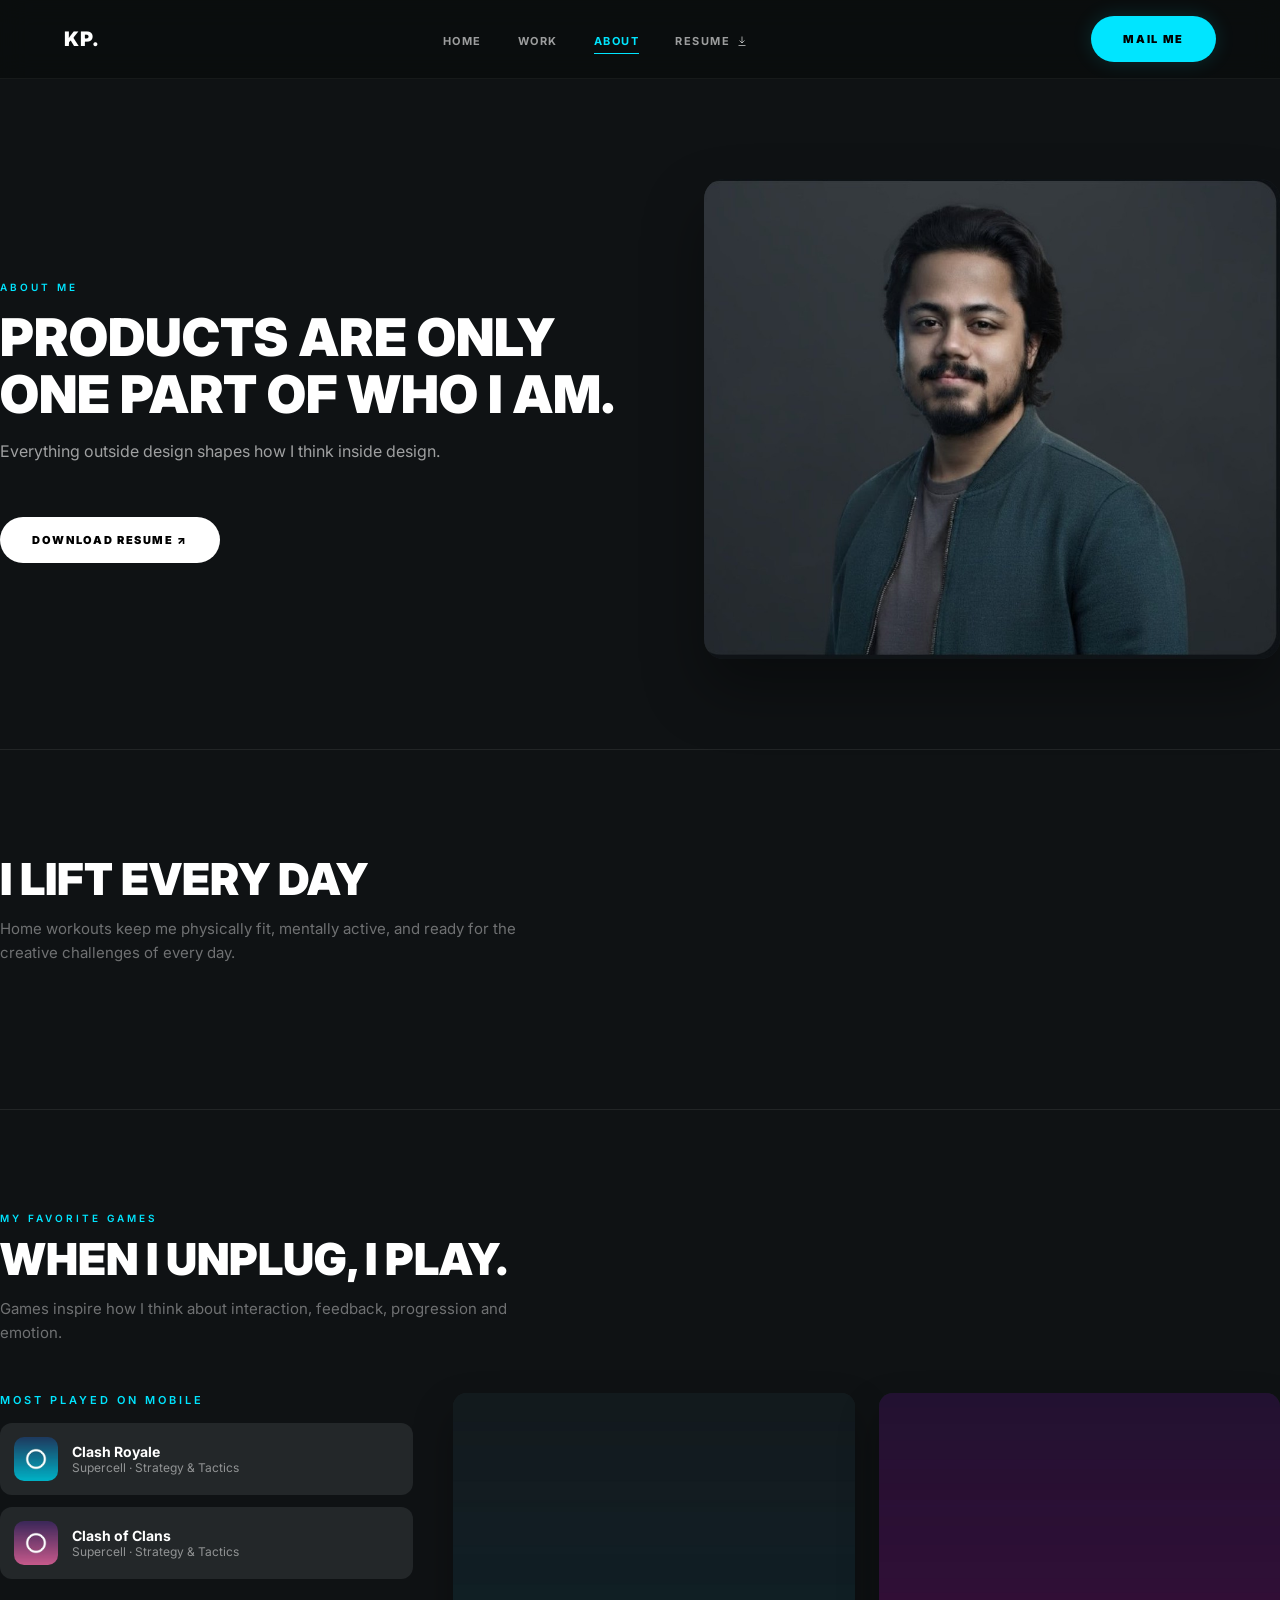
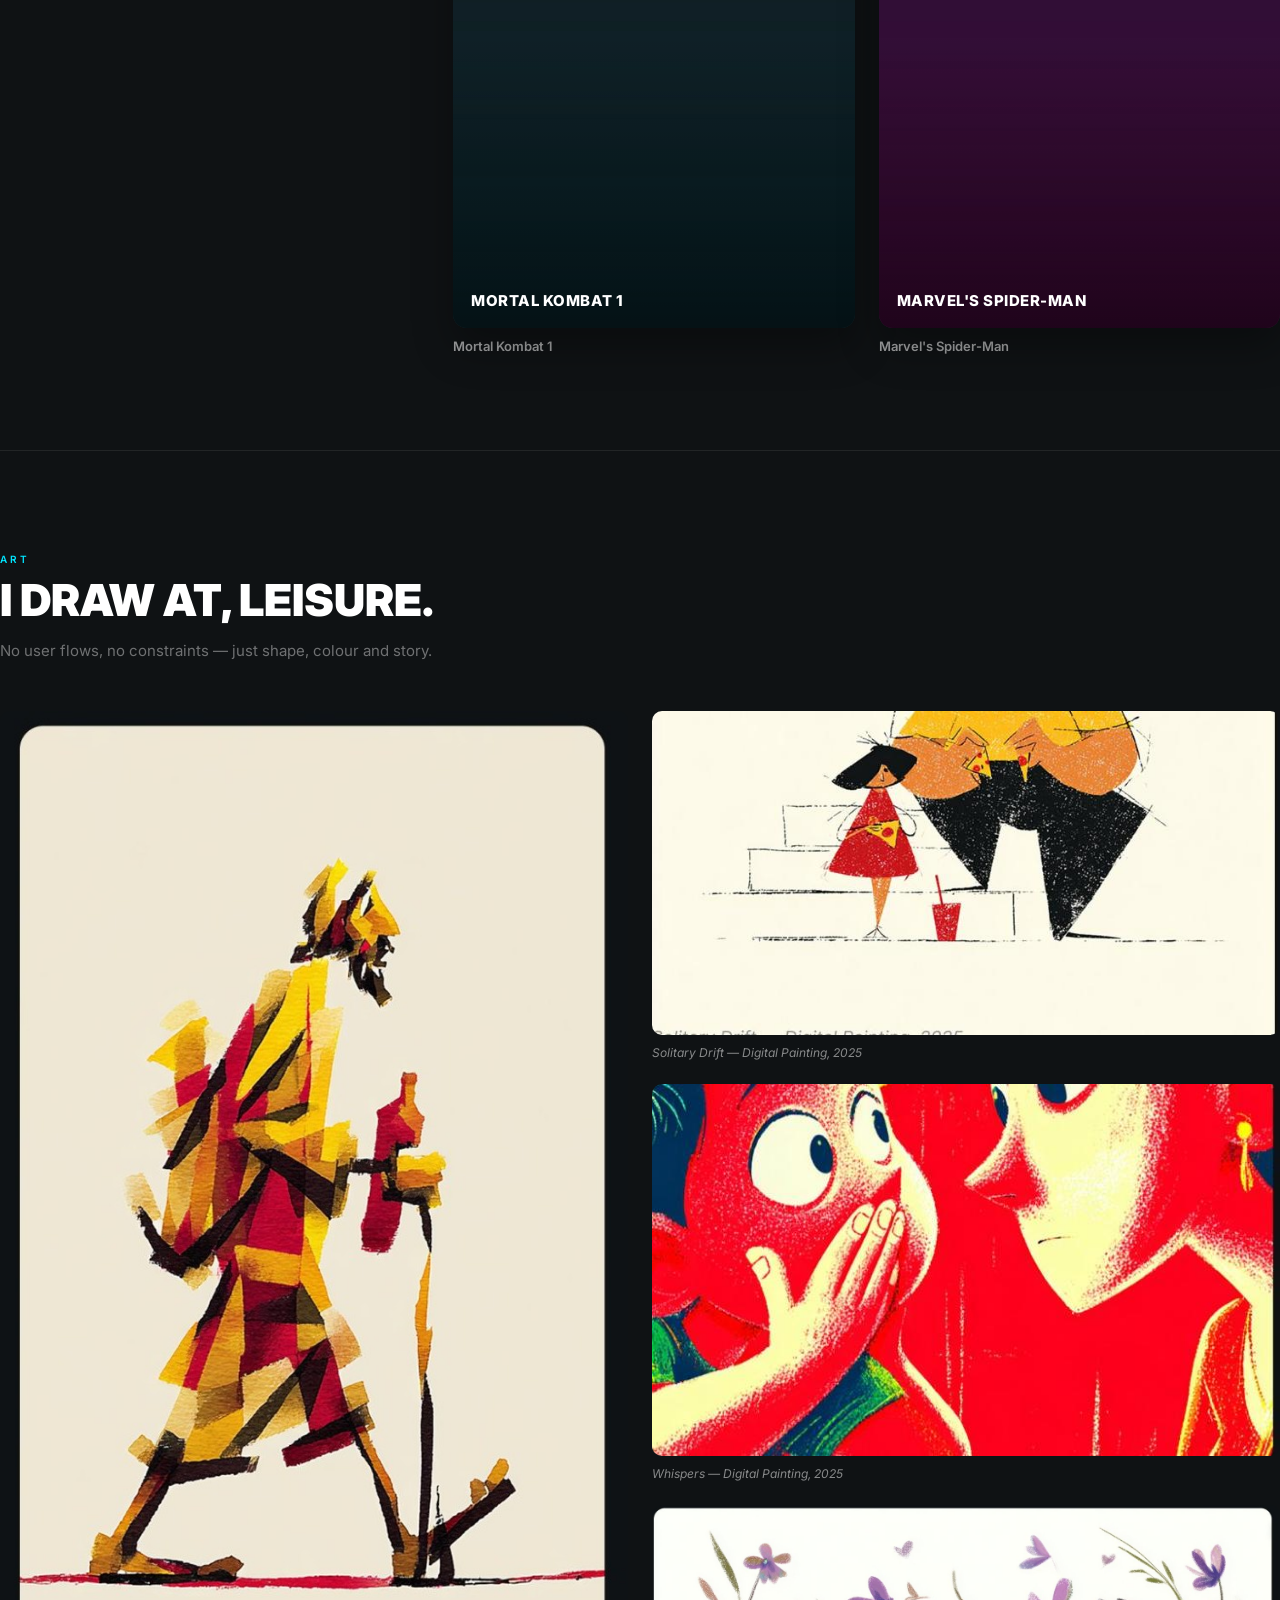
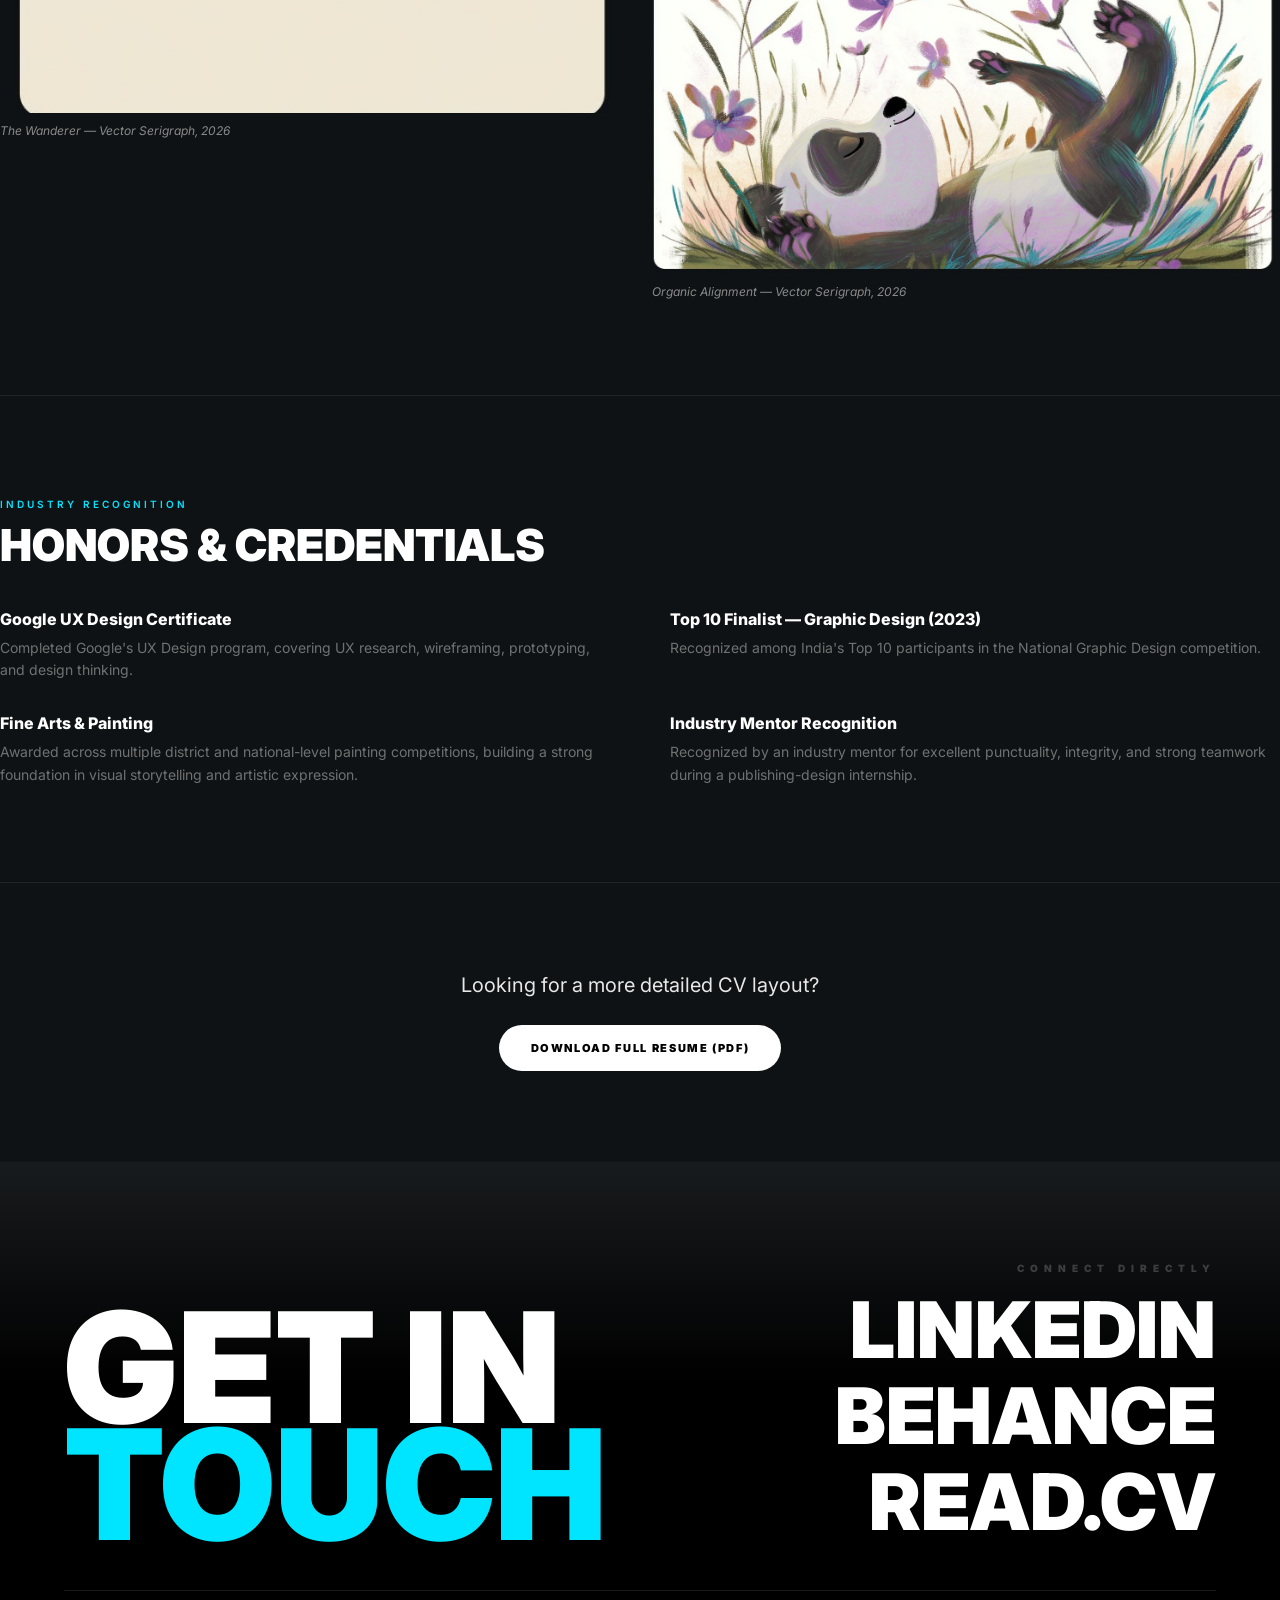
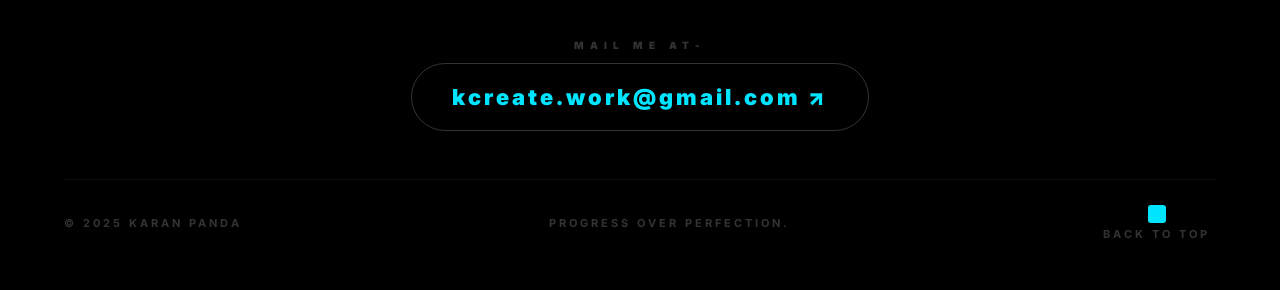
==== about.html @ 1e5459ac "Add files via upload" ====
<!DOCTYPE html>
<html lang="en">
<head>
<meta charset="UTF-8">
<meta name="viewport" content="width=device-width, initial-scale=1.0">
<title>About — Karan Panda</title>
<link rel="preconnect" href="https://fonts.googleapis.com">
<link href="https://fonts.googleapis.com/css2?family=Archivo+Black&family=Inter:wght@400;500;600;700;800;900&family=JetBrains+Mono:wght@500;700&display=swap" rel="stylesheet">
<link rel="stylesheet" href="css/style.css">
</head>
<body id="top">

<header class="nav" id="site-nav"></header>

<main>
  <section class="wrap about-hero">
    <div>
      <span class="eyebrow" id="about-eyebrow"></span>
      <h1 id="about-heading"></h1>
      <p class="muted" id="about-sub"></p>
      <a class="btn mt-40" id="resume-btn" href="#" target="_blank">Download Resume ↗</a>
    </div>
    <div class="portrait"><img id="about-portrait" src="" alt="Karan Panda"></div>
  </section>

  <section class="about-block wrap reveal">
    <h2 id="lift-heading"></h2>
    <p class="sub" id="lift-body"></p>
  </section>

  <section class="about-block wrap reveal">
    <span class="eyebrow" id="games-eyebrow"></span>
    <h2 id="games-heading"></h2>
    <p class="sub" id="games-body"></p>
    <div class="games-layout">
      <div>
        <div class="eyebrow" style="font-size:11px;">Most played on mobile</div>
        <div id="mobile-games"></div>
      </div>
      <div id="favorite-games" style="display:contents;"></div>
    </div>
  </section>

  <section class="about-block wrap reveal">
    <span class="eyebrow" id="art-eyebrow"></span>
    <h2 id="art-heading"></h2>
    <p class="sub" id="art-body"></p>
    <div class="art-masonry" id="art-masonry"></div>
  </section>

  <section class="about-block wrap reveal">
    <span class="eyebrow" id="honors-eyebrow"></span>
    <h2 id="honors-heading" style="margin-bottom:40px;"></h2>
    <div class="honors-list" id="honors-list"></div>
  </section>

  <section class="resume-cta wrap">
    <p id="resume-cta-text"></p>
    <a class="btn" id="resume-cta-btn" href="#" target="_blank"></a>
  </section>
</main>

<footer class="footer" id="site-footer"></footer>

<script src="js/data.js"></script>
<script src="js/main.js"></script>
<script src="js/about.js"></script>
<script>
  document.addEventListener("DOMContentLoaded", () => {
    document.getElementById("resume-cta-btn").href = SITE.resumeFile;
  });
</script>
</body>
</html>
---- css/style.css ----
/* ==========================================================================
   KARAN PANDA — PORTFOLIO
   Design tokens pulled directly from the Figma dev-mode export.
   Edit variables here to re-theme the whole site in one place.
   ========================================================================== */

:root {
  /* backgrounds */
  --bg: #0F1214;
  --bg-alt: #151A1D;
  --bg-alt-2: #181B1D;
  --bg-alt-3: #242C31;
  --bg-black: #000000;
  --card: #1A2024;
  --card-alt: #18181B;
  --card-alt-2: #232729;

  /* accent */
  --accent: #00E5FF;
  --accent-dim: rgba(0, 229, 255, 0.5);
  --accent-glow: rgba(0, 229, 255, 0.15);

  /* text */
  --white: #FFFFFF;
  --t-90: rgba(255, 255, 255, 0.9);
  --t-60: rgba(255, 255, 255, 0.6);
  --t-50: rgba(255, 255, 255, 0.5);
  --t-40: rgba(255, 255, 255, 0.4);
  --t-20: rgba(255, 255, 255, 0.2);
  --t-10: rgba(255, 255, 255, 0.1);
  --muted: #B6C0C4;
  --muted-2: #7D878B;
  --muted-3: #9CA3AF;
  --muted-4: #B1B1B1;
  --off-white: #F5F7F8;

  /* borders */
  --border: rgba(255, 255, 255, 0.08);
  --border-soft: rgba(255, 255, 255, 0.05);
  --border-mid: rgba(255, 255, 255, 0.1);
  --border-strong: rgba(255, 255, 255, 0.2);

  /* type */
  --font-sans: 'Inter', -apple-system, BlinkMacSystemFont, sans-serif;
  --font-mono: 'JetBrains Mono', ui-monospace, monospace;

  /* layout */
  --max-width: 1280px;
  --pad: 64px;
  --radius: 14px;
}

@media (max-width: 900px) {
  :root { --pad: 24px; }
}

* { box-sizing: border-box; }

html { scroll-behavior: smooth; }

body {
  margin: 0;
  background: var(--bg);
  color: var(--white);
  font-family: var(--font-sans);
  -webkit-font-smoothing: antialiased;
  overflow-x: hidden;
}

img { max-width: 100%; display: block; }

a { color: inherit; text-decoration: none; }

button { font-family: inherit; cursor: pointer; }

::selection { background: var(--accent); color: #000; }

/* focus visibility */
a:focus-visible, button:focus-visible {
  outline: 2px solid var(--accent);
  outline-offset: 3px;
  border-radius: 4px;
}

.wrap {
  max-width: var(--max-width);
  margin: 0 auto;
  padding-left: var(--pad);
  padding-right: var(--pad);
}

.eyebrow {
  color: var(--accent);
  font-size: 10px;
  font-family: var(--font-sans);
  font-weight: 600;
  text-transform: uppercase;
  letter-spacing: 3px;
}

.muted { color: var(--t-60); }
.sub { color: var(--t-40); }

.mt-40 { margin-top: 40px; }

/* ==========================================================================
   BUTTONS
   ========================================================================== */

.btn {
  display: inline-flex;
  align-items: center;
  gap: 12px;
  padding: 16px 32px;
  background: var(--white);
  color: #000;
  border-radius: 999px;
  font-size: 11px;
  font-weight: 900;
  text-transform: uppercase;
  letter-spacing: 1.65px;
  border: none;
  transition: transform .25s ease, background .25s ease;
  white-space: nowrap;
}
.btn svg { width: 16px; height: 16px; flex-shrink: 0; }
.btn:hover { transform: translateY(-2px); background: var(--accent); }

.btn-accent {
  background: var(--accent);
  color: #000;
  box-shadow: 0 0 20px rgba(0, 229, 255, 0.15);
}
.btn-accent:hover { background: var(--white); }

.btn-ghost {
  background: transparent;
  color: var(--white);
  border: 0.8px solid var(--border-strong);
  padding: 15px 31px;
}
.btn-ghost:hover { border-color: var(--accent); color: var(--accent); transform: translateY(-2px); }

/* ==========================================================================
   SCROLL REVEAL — subtle, Apple/Google-style fade + rise. See main.js
   ========================================================================== */

.reveal {
  opacity: 0;
  transform: translateY(26px);
  transition: opacity .8s cubic-bezier(.22,1,.36,1), transform .8s cubic-bezier(.22,1,.36,1);
  transition-delay: var(--reveal-delay, 0s);
}
.reveal.is-visible { opacity: 1; transform: none; }
@media (prefers-reduced-motion: reduce) {
  .reveal { opacity: 1; transform: none; transition: none; }
}

.nav {
  position: sticky;
  top: 0;
  z-index: 100;
  padding: 16px var(--pad);
  background: rgba(10, 12, 13, 0.75);
  backdrop-filter: blur(14px);
  -webkit-backdrop-filter: blur(14px);
  border-bottom: 0.8px solid var(--border-soft);
  transition: background .35s ease, box-shadow .35s ease, border-color .35s ease;
}
.nav.is-scrolled {
  background: rgba(8, 10, 11, 0.92);
  box-shadow: 0 10px 30px rgba(0,0,0,0.25);
  border-bottom-color: var(--border);
}
.nav-inner {
  max-width: var(--max-width);
  margin: 0 auto;
  display: flex;
  align-items: center;
  justify-content: space-between;
  gap: 24px;
}
.nav-logo {
  font-size: 20px;
  font-weight: 900;
  letter-spacing: 0.5px;
}
.nav-links {
  display: flex;
  align-items: center;
  gap: 36px;
  list-style: none;
  margin: 0;
  padding: 0;
}
.nav-links a {
  position: relative;
  font-size: 11px;
  font-weight: 700;
  text-transform: uppercase;
  letter-spacing: 1.5px;
  color: var(--t-60);
  transition: color .2s ease;
  display: inline-flex;
  align-items: center;
  gap: 6px;
}
.nav-links a::after {
  content: '';
  position: absolute;
  left: 0; bottom: -6px;
  width: 100%; height: 1.5px;
  background: var(--accent);
  transform: scaleX(0);
  transform-origin: left;
  transition: transform .35s cubic-bezier(.65,0,.35,1);
}
.nav-links a:hover::after, .nav-links a.active::after { transform: scaleX(1); }
.nav-links a:hover, .nav-links a.active { color: var(--white); }
.nav-links a.active { color: var(--accent); }
.nav-cta { flex-shrink: 0; }
.nav-toggle {
  display: none;
  background: none;
  border: none;
  color: var(--white);
  width: 32px; height: 32px;
  flex-direction: column;
  justify-content: center;
  align-items: center;
  gap: 5px;
}
.nav-toggle span { width: 22px; height: 2px; background: var(--white); display: block; }

@media (max-width: 780px) {
  .nav-links { display: none; }
  .nav-toggle { display: flex; }
  .nav.open .nav-links {
    display: flex;
    flex-direction: column;
    align-items: flex-start;
    position: absolute;
    top: 68px; left: 0; right: 0;
    background: var(--bg-alt-2);
    padding: 24px var(--pad);
    gap: 20px;
    border-bottom: 0.8px solid var(--border);
  }
}

/* ==========================================================================
   FOOTER
   ========================================================================== */

.footer {
  background: linear-gradient(180deg, var(--bg-alt-2) 0%, var(--bg-black) 220px, var(--bg-black) 100%);
  border-top: 0.8px solid var(--border);
  padding: 100px var(--pad) 48px;
}
.footer-inner { max-width: var(--max-width); margin: 0 auto; }
.footer-top {
  display: flex;
  justify-content: space-between;
  align-items: flex-end;
  flex-wrap: wrap;
  gap: 40px;
  padding-bottom: 48px;
  border-bottom: 1px solid var(--t-10);
}
.footer-heading {
  font-size: clamp(48px, 12vw, 165px);
  font-weight: 900;
  text-transform: uppercase;
  line-height: 0.758;
  margin: 0;
}
.footer-heading .accent { color: var(--accent); }
.footer-socials { display: flex; flex-direction: column; align-items: flex-end; gap: 6px; }
.footer-socials .label {
  color: var(--t-20);
  font-size: 10px;
  font-weight: 900;
  text-transform: uppercase;
  letter-spacing: 6px;
  margin-bottom: 10px;
}
.footer-socials a {
  position: relative;
  display: inline-block;
  font-size: clamp(30px, 6.5vw, 78px);
  font-weight: 900;
  text-transform: uppercase;
  line-height: 1.026;
  color: var(--white);
  transition: color .35s cubic-bezier(.65,0,.35,1);
}
.footer-socials a::after {
  content: '';
  position: absolute;
  left: 0; bottom: 0.06em;
  width: 100%;
  height: 3px;
  background: var(--accent);
  transform: scaleX(0);
  transform-origin: left;
  transition: transform .45s cubic-bezier(.65,0,.35,1);
}
.footer-socials a:hover { color: var(--accent); }
.footer-socials a:hover::after { transform: scaleX(1); }

.footer-mail {
  display: flex;
  flex-direction: column;
  align-items: center;
  gap: 12px;
  padding: 48px 0;
}
.footer-mail .label {
  color: var(--t-20);
  font-size: 10px;
  font-weight: 900;
  text-transform: uppercase;
  letter-spacing: 6px;
}
.footer-mail a {
  padding: 20px 40px;
  border-radius: 999px;
  border: 0.8px solid var(--border-strong);
  color: var(--accent);
  font-size: clamp(14px, 3vw, 22px);
  font-weight: 900;
  letter-spacing: 3px;
  display: inline-flex;
  align-items: center;
  gap: 12px;
  transition: border-color .2s ease, background .2s ease;
}
.footer-mail a:hover { border-color: var(--accent); background: var(--accent-glow); }
.footer-rights { text-align: center; color: var(--t-20); font-size: 10px; letter-spacing: 1px; text-transform: uppercase; }

.footer-bottom {
  display: flex;
  justify-content: space-between;
  align-items: center;
  flex-wrap: wrap;
  gap: 16px;
  border-top: 1px solid var(--border-soft);
  padding-top: 24px;
}
.footer-bottom .muted-label {
  color: var(--t-20);
  font-size: 11px;
  font-weight: 700;
  letter-spacing: 3px;
  text-transform: uppercase;
}
.back-to-top {
  display: flex;
  flex-direction: column;
  align-items: center;
  gap: 4px;
  color: var(--t-20);
  font-size: 11px;
  font-weight: 700;
  letter-spacing: 3px;
  background: none; border: none;
  text-transform: uppercase;
}
.back-to-top .dot { width: 18px; height: 18px; background: var(--accent); border-radius: 3px; }
.back-to-top:hover { color: var(--accent); }

/* ==========================================================================
   HOME — HERO
   ========================================================================== */

.hero-home {
  position: relative;
  min-height: calc(100svh - 69px);
  padding: 60px var(--pad) 140px;
}
.hero-home::before {
  content: '';
  position: absolute;
  top: 50%; left: 50%; transform: translate(-50%, -50%);
  width: 900px; height: 700px;
  background: var(--accent-glow);
  border-radius: 50%;
  filter: blur(150px);
  z-index: -1;
}
.hero-core {
  position: absolute;
  top: 44%; left: 50%;
  transform: translate(-50%, -50%);
  width: 100%;
  display: flex;
  flex-direction: column;
  align-items: center;
  text-align: center;
  padding: 0 var(--pad);
}
.hero-name-row {
  display: flex;
  align-items: flex-end;
  justify-content: center;
  gap: clamp(10px, 2.4vw, 32px);
}
.hero-ghost {
  color: var(--t-10);
  font-size: clamp(40px, 9vw, 128px);
  font-weight: 900;
  text-transform: uppercase;
  line-height: 0.9;
  user-select: none;
  padding-bottom: 0.12em;
}
.hero-karan {
  margin: 0;
  font-size: clamp(56px, 13.5vw, 180px);
  font-weight: 900;
  text-transform: uppercase;
  line-height: 0.8;
  color: var(--white);
}
.hero-karan .accent { color: var(--accent); font-size: 0.53em; }
.hero-home .role {
  margin-top: 22px;
  font-size: 12px;
  font-weight: 700;
  letter-spacing: 3.6px;
  text-transform: uppercase;
  color: var(--muted-4);
}
.hero-home .role .accent {
  color: var(--accent);
  font-size: 1.16em;
  font-weight: 800;
}
.hero-cta-wrap {
  position: absolute;
  left: 50%; bottom: 64px;
  transform: translateX(-50%);
  display: flex;
  flex-direction: column;
  align-items: center;
  gap: 28px;
}
.hero-line {
  position: relative;
  width: 1px; height: 96px;
  background: linear-gradient(180deg, var(--accent) 0%, rgba(0,229,255,0) 100%);
}
.hero-line::after {
  content: '';
  position: absolute;
  left: 50%; top: 0;
  width: 6px; height: 6px;
  margin-left: -3px;
  border-radius: 50%;
  background: var(--accent);
  box-shadow: 0 0 8px 1px var(--accent);
  opacity: 0;
  animation: heroScrollDot 2.2s cubic-bezier(.65,0,.35,1) infinite;
}
@keyframes heroScrollDot {
  0% { top: 0; opacity: 0; }
  12% { opacity: 1; }
  80% { opacity: 1; }
  100% { top: 100%; opacity: 0; }
}
@media (prefers-reduced-motion: reduce) {
  .hero-line::after { animation: none; opacity: 1; top: 50%; }
}
@media (max-height: 700px), (max-width: 600px) {
  .hero-home { padding-bottom: 190px; }
  .hero-cta-wrap { bottom: 40px; }
  .hero-line { height: 70px; }
}


/* ==========================================================================
   FEATURED PROJECT ROWS (home)
   ========================================================================== */

.feat-row {
  display: grid;
  grid-template-columns: 0.9fr 1.1fr;
  gap: 64px;
  align-items: start;
  padding: 90px 0;
  border-top: 0.8px solid var(--border);
}
.feat-row:first-child { border-top: none; }
.feat-row .feat-media {
  position: relative;
  aspect-ratio: 1 / 1;
  max-width: 576px;
  margin-left: auto;
  border-radius: 4px;
  overflow: hidden;
  box-shadow: 0 20px 50px rgba(0,0,0,0.5);
  background: #0B1320;
}
.feat-row.reverse .feat-media { margin-left: 0; margin-right: auto; }
.feat-row .feat-media img { width: 100%; height: 100%; object-fit: cover; opacity: 0.85; }
.feat-row .feat-media::after {
  content: '';
  position: absolute; inset: 0;
  background: linear-gradient(0deg, #151A1D 0%, rgba(15,19,21,0.86) 7%, rgba(9,12,14,0.71) 14%, rgba(5,6,8,0.57) 21%, rgba(2,3,3,0.43) 29%, rgba(1,1,1,0.29) 36%, rgba(0,0,0,0.14) 43%, rgba(0,0,0,0) 50%);
  opacity: 0.6;
  pointer-events: none;
}

/* multi-image variant, e.g. a branding project showing product shot + logo marks */
.feat-media-group {
  display: grid;
  grid-template-columns: 1.15fr 1fr;
  grid-template-rows: 1fr 1fr;
  gap: 16px;
  aspect-ratio: 1 / 1;
  max-width: 576px;
  margin-left: auto;
  box-shadow: 0 20px 50px rgba(0,0,0,0.4);
}
.feat-row.reverse .feat-media-group { margin-left: 0; margin-right: auto; }
.feat-media-group .g-tall { grid-row: 1 / 3; grid-column: 1; border-radius: 4px; overflow: hidden; background: var(--card); }
.feat-media-group .g-stack { grid-row: 1 / 3; grid-column: 2; display: grid; grid-template-rows: 1fr 1fr; gap: 16px; height: 100%; }
.feat-media-group .g-stack > div { border-radius: 4px; overflow: hidden; background: var(--card); }
.feat-media-group img { width: 100%; height: 100%; object-fit: cover; }
.feat-row.reverse { grid-template-columns: 1.1fr 0.9fr; }
.feat-row.reverse .feat-media { order: 2; }

@media (max-width: 860px) {
  .feat-row, .feat-row.reverse { grid-template-columns: 1fr; gap: 32px; padding: 56px 0; }
  .feat-row .feat-media, .feat-row.reverse .feat-media,
  .feat-row .feat-media-group, .feat-row.reverse .feat-media-group { order: -1; max-width: 340px; margin: 0 auto; }
  .cta-block { padding: 100px var(--pad); min-height: 45vh; }
  .footer-top { flex-direction: column; align-items: flex-start; gap: 32px; }
  .footer-socials { align-items: flex-start; }
}

.feat-tagrow { display: flex; align-items: center; gap: 24px; margin-bottom: 32px; }
.feat-tagrow .idx { color: var(--accent); font-size: 10px; letter-spacing: 3px; }
.feat-tagrow .rule { width: 32px; height: 1px; background: var(--accent-dim); }
.feat-tagrow .tag { color: var(--accent); font-size: 10px; letter-spacing: 3px; text-transform: uppercase; }

.feat-title {
  font-size: clamp(36px, 6.5vw, 72px);
  font-weight: 900;
  text-transform: uppercase;
  line-height: 0.9;
  margin: 0 0 40px;
}

.feat-outcome {
  padding: 24px 28px;
  background: var(--card-alt-2);
  border-left: 2.4px solid var(--accent);
  box-shadow: 0 25px 50px -12px rgba(0,0,0,0.25);
  margin-bottom: 56px;
  max-width: 490px;
}
.feat-outcome .label {
  color: var(--accent);
  font-size: 12px;
  font-weight: 600;
  text-transform: uppercase;
  letter-spacing: 2px;
  display: block;
  margin-bottom: 16px;
}
.feat-outcome p { margin: 0; color: var(--t-90); font-size: 16px; font-weight: 500; line-height: 1.55; }
.feat-outcome .stat { color: var(--accent); font-size: 19px; font-weight: 700; margin-right: 4px; }

/* feature banner variant (illustration project) */
.feat-banner {
  border-top: 0.8px solid var(--border);
  padding: 90px 0;
}
.feat-banner-media {
  position: relative;
  border-radius: 18px;
  overflow: hidden;
  min-height: 420px;
  display: flex;
  align-items: flex-end;
  background-size: cover;
  background-position: center;
}
.feat-banner-media::after {
  content: '';
  position: absolute; inset: 0;
  background: linear-gradient(0deg, rgba(17,19,21,0.88) 25%, rgba(17,19,21,0.05) 75%);
}
.feat-banner-content {
  position: relative; z-index: 1;
  width: 100%;
  display: flex; justify-content: space-between; align-items: flex-end; gap: 24px;
  padding: 40px;
  flex-wrap: wrap;
}
.feat-banner-content h3 {
  font-size: clamp(32px, 6vw, 64px);
  font-weight: 900;
  line-height: 1.05;
  margin: 0;
  color: var(--off-white);
}
.feat-banner-meta {
  display: flex;
  gap: 16px;
  justify-content: space-between;
  padding-top: 32px;
  margin-top: 32px;
  border-top: 0.8px solid #2F3538;
  flex-wrap: wrap;
}
.feat-banner-meta div { flex: 1 1 150px; min-width: 140px; }
.feat-banner-meta .label { color: var(--muted-2); font-size: 12px; letter-spacing: 1.2px; text-transform: uppercase; display: block; margin-bottom: 8px; }
.feat-banner-meta .val { color: var(--muted); font-size: 14px; line-height: 1.6; }
.feat-banner-top { display: flex; justify-content: space-between; margin-bottom: 24px; flex-wrap: wrap; gap: 12px; }
.feat-banner-top .tag { color: var(--accent); font-size: 12px; font-weight: 600; letter-spacing: 1.2px; text-transform: uppercase; }
.feat-banner-top .year { color: var(--muted-2); font-size: 12px; letter-spacing: 1.2px; text-transform: uppercase; }
.feat-banner-top .rule { width: 32px; height: 1px; background: #2F3538; display: inline-block; margin: 0 16px; vertical-align: middle; }

/* ==========================================================================
   CTA BLOCK
   ========================================================================== */

.cta-block {
  text-align: center;
  padding: 200px var(--pad);
  min-height: 60vh;
  display: flex;
  flex-direction: column;
  align-items: center;
  justify-content: center;
  position: relative;
  border-top: 0.8px solid var(--border);
}
.cta-block::before {
  content: '';
  position: absolute; left: 50%; top: 50%; transform: translate(-50%,-50%);
  width: 1100px; height: 500px;
  background: var(--accent-glow);
  border-radius: 50%;
  filter: blur(150px);
  z-index: 0;
  pointer-events: none;
}
.cta-block h2 {
  position: relative; z-index: 1;
  font-size: clamp(34px, 10.5vw, 140px);
  font-weight: 900;
  text-transform: uppercase;
  line-height: 0.9;
  margin: 0 0 44px;
}
.cta-block h2 .accent { color: var(--accent); }
.cta-block .btn { position: relative; z-index: 1; }

/* ==========================================================================
   ARCHIVE STRIP
   ========================================================================== */

.archive-strip {
  position: relative;
  padding: 130px 0 150px;
  border-top: 0.8px solid var(--border);
  background: linear-gradient(180deg, var(--bg) 0%, var(--bg-alt-3) 220px, var(--bg-alt-3) 100%);
}
.archive-head { display: flex; justify-content: space-between; align-items: center; margin-bottom: 70px; flex-wrap: wrap; gap: 16px; }
.archive-head h4 { font-size: clamp(32px, 6vw, 56px); font-weight: 900; text-transform: uppercase; margin: 0; }
.archive-head .tag { color: var(--accent); font-size: 10px; font-family: var(--font-mono); letter-spacing: 3px; text-transform: uppercase; }
.archive-grid { display: grid; grid-template-columns: repeat(3, 1fr); gap: 32px; align-items: start; }
.archive-item:nth-child(2) { margin-top: 90px; }
.archive-item:nth-child(3) { margin-top: 45px; }
.archive-item .thumb { aspect-ratio: 4/5; background: var(--card-alt); overflow: hidden; outline: 0.8px solid var(--border-soft); }
.archive-item:nth-child(3) .thumb { aspect-ratio: 3/4.4; }
.archive-item .thumb img { width: 100%; height: 100%; object-fit: cover; opacity: 0.55; transition: opacity .3s ease, transform .4s ease; }
.archive-item:hover .thumb img { opacity: 0.85; transform: scale(1.04); }
.archive-item .thumb-placeholder {
  width: 100%; height: 100%;
  display: flex; align-items: center; justify-content: center;
  background: #101314;
}
.archive-item .thumb-placeholder span {
  width: 64px; height: 64px;
  border-radius: 50%;
  border: 0.8px solid var(--border-mid);
  transition: transform .4s cubic-bezier(.22,1,.36,1), border-color .3s ease;
}
.archive-item:hover .thumb-placeholder span { transform: scale(1.1); border-color: var(--accent); }
.archive-item .meta { display: flex; justify-content: space-between; padding-top: 20px; gap: 8px; }
.archive-item .meta .t { color: var(--t-50); font-size: 10px; letter-spacing: 2px; text-transform: uppercase; }
.archive-item .meta .k { color: var(--t-50); font-family: var(--font-mono); font-size: 10px; letter-spacing: 2px; }

@media (max-width: 860px) {
  .archive-grid { grid-template-columns: 1fr; }
  .archive-item:nth-child(2), .archive-item:nth-child(3) { margin-top: 0; }
}

/* ==========================================================================
   WORK PAGE
   ========================================================================== */

.carousel-outer {
  overflow: hidden;
  padding: 140px 0 10px;
  -webkit-mask-image: linear-gradient(90deg, transparent, black 6%, black 94%, transparent);
  mask-image: linear-gradient(90deg, transparent, black 6%, black 94%, transparent);
}
.carousel-track { display: flex; gap: 20px; width: max-content; animation: carouselScroll 50s linear infinite; }
.carousel-item {
  position: relative;
  flex: 0 0 240px;
  border-radius: 16px;
  overflow: hidden;
  aspect-ratio: 3/4;
  background: var(--card);
  transition: transform .5s cubic-bezier(.22,1,.36,1), box-shadow .5s ease, z-index 0s;
}
.carousel-item:hover {
  transform: translateY(-14px) scale(1.14);
  z-index: 5;
  box-shadow: 0 30px 60px rgba(0,0,0,0.55), 0 0 0 1px var(--accent-dim);
}
.carousel-item img { width: 100%; height: 100%; object-fit: cover; transition: transform .6s ease; }
.carousel-item:hover img { transform: scale(1.06); }
.carousel-item .ci-overlay {
  position: absolute; inset: 0;
  display: flex; flex-direction: column; justify-content: flex-end;
  padding: 18px;
  background: linear-gradient(0deg, rgba(0,0,0,0.88) 0%, rgba(0,0,0,0.15) 55%, transparent 100%);
  opacity: 0;
  transform: translateY(8px);
  transition: opacity .35s ease, transform .35s ease;
}
.carousel-item:hover .ci-overlay { opacity: 1; transform: translateY(0); }
.carousel-item .ci-eyebrow { color: var(--accent); font-size: 8px; letter-spacing: 2px; text-transform: uppercase; margin-bottom: 4px; }
.carousel-item .ci-title { color: var(--white); font-size: 13px; font-weight: 800; text-transform: uppercase; line-height: 1.25; }
@keyframes carouselScroll {
  from { transform: translateX(0); }
  to { transform: translateX(-50%); }
}
@media (prefers-reduced-motion: reduce) {
  .carousel-track { animation: none; }
}

.filter-bar { display: flex; justify-content: center; padding: 30px var(--pad) 0; }
.filter-pills {
  display: flex; align-items: center; gap: 8px; flex-wrap: wrap; justify-content: center;
  background: rgba(0,0,0,0.6);
  border: 1px solid var(--border-mid);
  border-radius: 999px;
  padding: 8px;
  backdrop-filter: blur(12px);
}
.filter-pill {
  padding: 12px 22px;
  border-radius: 999px;
  font-size: 11px;
  font-weight: 700;
  text-transform: uppercase;
  letter-spacing: 1.2px;
  color: var(--muted-3);
  background: none;
  border: none;
  transition: all .2s ease;
  white-space: nowrap;
}
.filter-pill.active { background: var(--accent); color: #000; font-weight: 900; box-shadow: 0 0 20px rgba(0,229,255,0.1); }
.filter-pill:not(.active):hover { color: var(--white); }
.filter-count { text-align: center; color: var(--t-20); font-family: var(--font-mono); font-size: 9px; letter-spacing: 1.8px; padding: 16px 0 8px; }

.project-grid { display: flex; flex-direction: column; gap: 56px; padding: 40px 0 120px; }
.project-card { display: block; }
.project-card .thumb {
  position: relative;
  aspect-ratio: 4/5;
  background: var(--card);
  overflow: hidden;
  border-radius: 6px;
}
.project-card .thumb img { width: 100%; height: 100%; object-fit: cover; opacity: 0.85; transition: transform .6s cubic-bezier(.22,1,.36,1), opacity .3s ease; }
.project-card:hover .thumb img { transform: scale(1.05); opacity: 1; }
.project-card .thumb::after { content: ''; position: absolute; inset: 0; background: linear-gradient(0deg, rgba(0,0,0,0.55) 0%, transparent 45%); pointer-events: none; }

/* animated corner brackets — appear and draw inward on hover, like a camera focus frame */
.project-card .thumb::before {
  content: '';
  position: absolute; inset: 14px;
  z-index: 2;
  pointer-events: none;
  background:
    linear-gradient(var(--accent), var(--accent)) top left / 22px 2px no-repeat,
    linear-gradient(var(--accent), var(--accent)) top left / 2px 22px no-repeat,
    linear-gradient(var(--accent), var(--accent)) top right / 22px 2px no-repeat,
    linear-gradient(var(--accent), var(--accent)) top right / 2px 22px no-repeat,
    linear-gradient(var(--accent), var(--accent)) bottom left / 22px 2px no-repeat,
    linear-gradient(var(--accent), var(--accent)) bottom left / 2px 22px no-repeat,
    linear-gradient(var(--accent), var(--accent)) bottom right / 22px 2px no-repeat,
    linear-gradient(var(--accent), var(--accent)) bottom right / 2px 22px no-repeat;
  background-repeat: no-repeat;
  opacity: 0;
  transform: scale(0.92);
  transition: opacity .4s cubic-bezier(.22,1,.36,1), transform .4s cubic-bezier(.22,1,.36,1);
}
.project-card:hover .thumb::before { opacity: 1; transform: scale(1); }

.project-card .badge {
  position: absolute; top: 20px; left: 20px;
  padding: 7px 13px;
  background: rgba(0,0,0,0.5);
  border: 0.8px solid var(--border-mid);
  color: var(--t-60);
  font-family: var(--font-mono);
  font-size: 9px;
  letter-spacing: 2.7px;
  text-transform: uppercase;
}
.project-card .dot { position: absolute; bottom: 22px; right: 22px; width: 8px; height: 8px; border-radius: 50%; background: var(--accent); box-shadow: 0 0 10px rgba(0,229,255,0.8); }
.project-card .info { display: flex; justify-content: space-between; align-items: flex-start; padding-top: 24px; gap: 20px; }
.project-card .info-text { max-width: 460px; }
.project-card .eyebrow2 { color: var(--accent); font-size: 10px; letter-spacing: 2.7px; text-transform: uppercase; display: block; margin-bottom: 8px; }
.project-card .title2 { color: var(--white); font-size: 22px; font-weight: 900; text-transform: uppercase; margin: 0 0 10px; transition: color .25s ease; }
.project-card:hover .title2 { color: var(--accent); }
.project-card .desc { color: var(--t-40); font-size: 14px; line-height: 1.5; margin: 0; }
.project-card .arrow {
  flex-shrink: 0; width: 36px; height: 36px; border-radius: 50%;
  border: 0.8px solid var(--border-strong);
  display: flex; align-items: center; justify-content: center;
  transition: all .3s cubic-bezier(.22,1,.36,1);
}
.project-card:hover .arrow { background: var(--accent); border-color: var(--accent); transform: rotate(45deg); }
.project-card:hover .arrow svg { stroke: #000; }
.project-card .arrow svg { width: 13px; height: 13px; stroke: var(--t-40); transition: stroke .2s ease; }

@media (min-width: 860px) {
  .project-grid { display: grid; grid-template-columns: 1fr 1fr; gap: 56px 40px; }
}

/* ==========================================================================
   ABOUT PAGE
   ========================================================================== */

.about-hero {
  display: grid;
  grid-template-columns: 1fr 0.9fr;
  gap: 64px;
  align-items: center;
  padding: 100px 0 90px;
}
.about-hero h1 {
  font-size: clamp(32px, 5.5vw, 52px);
  font-weight: 900;
  text-transform: uppercase;
  line-height: 1.1;
  margin: 14px 0 18px;
}
.about-hero .portrait { border-radius: 20px; overflow: hidden; aspect-ratio: 6/5; background: var(--card); box-shadow: 0 30px 60px rgba(0,0,0,0.35); }
.about-hero .portrait img { width: 100%; height: 100%; object-fit: cover; transition: transform .6s cubic-bezier(.22,1,.36,1); }
.about-hero .portrait:hover img { transform: scale(1.04); }

.about-block { padding: 96px 0; border-top: 0.8px solid var(--border); }
.about-block h2 {
  font-size: clamp(28px, 5vw, 44px);
  font-weight: 900;
  text-transform: uppercase;
  margin: 10px 0 14px;
  line-height: 1.05;
}
.about-block .sub { max-width: 560px; margin-bottom: 48px; font-size: 15px; line-height: 1.6; }

.games-layout { display: grid; grid-template-columns: 0.8fr 1.6fr; gap: 40px; align-items: start; }
.game-mini-list { display: flex; flex-direction: column; gap: 12px; margin-top: 16px; }
.game-mini { display: flex; align-items: center; gap: 14px; background: var(--card-alt-2); border-radius: 12px; padding: 14px; transition: background .25s ease, transform .25s ease; }
.game-mini:hover { background: #202830; transform: translateX(4px); }
.game-mini img { width: 44px; height: 44px; border-radius: 10px; object-fit: cover; }
.game-mini .name { font-weight: 700; font-size: 14px; }
.game-mini .sub2 { color: var(--t-50); font-size: 12px; }
.fav-games { display: grid; grid-template-columns: 1fr 1fr; gap: 24px; }
.fav-game .cover {
  position: relative;
  aspect-ratio: 3/4;
  border-radius: 14px;
  overflow: hidden;
  background: var(--card);
  display: flex; align-items: flex-end;
  box-shadow: 0 20px 40px rgba(0,0,0,0.3);
}
.fav-game .cover img { width: 100%; height: 100%; object-fit: cover; position: absolute; inset: 0; transition: transform .6s cubic-bezier(.22,1,.36,1); }
.fav-game .cover:hover img { transform: scale(1.06); }
.fav-game .cover::after { content: ''; position: absolute; inset: 0; background: linear-gradient(0deg, rgba(0,0,0,0.55) 0%, transparent 55%); }
.fav-game .cover-title { position: relative; z-index: 1; padding: 18px; color: var(--white); font-size: 15px; font-weight: 800; text-transform: uppercase; letter-spacing: .5px; }
.fav-game .cap { margin-top: 10px; font-size: 13px; color: var(--t-60); font-weight: 600; }

.art-masonry { column-count: 2; column-gap: 24px; }
.art-piece { break-inside: avoid; margin-bottom: 24px; }
.art-piece img { width: 100%; border-radius: 10px; display: block; }
.art-piece .cap { margin-top: 10px; font-size: 12px; font-style: italic; color: var(--t-50); }

.honors-list { display: grid; grid-template-columns: 1fr 1fr; gap: 32px 60px; }
.honor h3 { font-size: 16px; margin: 0 0 8px; font-weight: 800; }
.honor p { margin: 0; color: var(--t-40); font-size: 14px; line-height: 1.6; }

.resume-cta {
  text-align: center;
  padding: 90px 0;
  border-top: 0.8px solid var(--border);
}
.resume-cta p { font-size: 20px; margin: 0 0 28px; color: var(--t-90); }

@media (max-width: 860px) {
  .about-hero { grid-template-columns: 1fr; text-align: center; }
  .about-hero .portrait { order: -1; max-width: 420px; width: 100%; margin: 0 auto; }
  .about-hero .btn { margin-left: auto; margin-right: auto; }
  .games-layout { grid-template-columns: 1fr; }
  .fav-games { grid-template-columns: 1fr 1fr; }
  .art-masonry { column-count: 1; }
  .honors-list { grid-template-columns: 1fr; }
}

/* ==========================================================================
   CASE STUDY
   ========================================================================== */

.cs-hero { position: relative; padding-top: 40px; overflow: hidden; }
.cs-hero .hero-bg { position: absolute; inset: 0; z-index: 0; }
.cs-hero .hero-bg img { width: 100%; height: 100%; object-fit: cover; opacity: 0.55; }
.cs-hero .hero-bg::after {
  content: '';
  position: absolute; inset: 0;
  background: linear-gradient(180deg, rgba(10,14,18,0.55) 0%, rgba(10,14,18,0.92) 85%);
}
.cs-hero .hero-inner { position: relative; z-index: 1; padding: 60px 0 70px; }
.back-link { color: var(--accent); font-size: 11px; font-weight: 700; letter-spacing: 1.5px; text-transform: uppercase; }
.back-link:hover { text-decoration: underline; }
.cs-index { color: var(--accent); font-size: 11px; letter-spacing: 2.5px; text-transform: uppercase; margin: 40px 0 12px; }
.cs-hero h1 { font-size: clamp(40px, 9vw, 96px); font-weight: 900; text-transform: uppercase; line-height: 0.94; margin: 0 0 20px; }
.cs-hero .tagline { font-size: clamp(16px, 2.4vw, 22px); color: var(--accent); max-width: 640px; margin: 0 0 40px; }
.cs-meta { display: grid; grid-template-columns: repeat(auto-fit, minmax(160px, 1fr)); gap: 24px; padding-top: 32px; border-top: 0.8px solid var(--border-mid); }
.cs-meta .m-label { color: var(--muted-2); font-size: 11px; letter-spacing: 1.2px; text-transform: uppercase; display: block; margin-bottom: 8px; }
.cs-meta .m-val { color: var(--muted); font-size: 14px; font-weight: 600; }

.cs-block { padding: 80px 0; border-top: 0.8px solid var(--border); }
.cs-block:first-child { border-top: none; }

/* twoColText */
.cs-two-col { display: grid; grid-template-columns: 0.85fr 2fr; gap: 48px; }
.cs-two-col .idx { color: var(--accent); font-size: 11px; letter-spacing: 1.5px; text-transform: uppercase; margin-bottom: 12px; }
.cs-two-col h2 { font-size: clamp(24px, 4vw, 36px); font-weight: 800; margin: 0; }
.cs-two-col .body { font-size: 16px; line-height: 1.8; color: var(--t-60); white-space: pre-line; }
.cs-two-col .body p { margin: 0 0 20px; }
@media (max-width: 780px) { .cs-two-col { grid-template-columns: 1fr; gap: 20px; } }

/* image / imageGrid */
.cs-image { border-radius: 14px; overflow: hidden; background: var(--card); }
.cs-image img { width: 100%; display: block; }
.cs-caption { margin-top: 14px; color: var(--t-40); font-size: 13px; font-style: italic; }
.cs-image-grid { display: grid; gap: 20px; }

/* quote */
.cs-quote { text-align: center; padding: 40px var(--pad); }
.cs-quote blockquote { font-size: clamp(24px, 4vw, 40px); font-weight: 700; line-height: 1.35; margin: 0; max-width: 800px; margin: 0 auto; }
.cs-quote blockquote::before, .cs-quote blockquote::after { color: var(--accent); }

/* statGrid */
.cs-stats-head { text-align: center; font-size: clamp(22px, 3.5vw, 30px); font-weight: 800; margin-bottom: 48px; }
.cs-stat-grid { display: grid; grid-template-columns: repeat(auto-fit, minmax(140px, 1fr)); gap: 24px; text-align: center; }
.cs-stat .val { font-size: clamp(32px, 5vw, 52px); font-weight: 900; color: var(--accent); }
.cs-stat .lab { color: var(--t-50); font-size: 12px; text-transform: uppercase; letter-spacing: 1.2px; margin-top: 8px; }

/* personaGrid */
.cs-persona-head { font-size: clamp(22px, 3.5vw, 30px); font-weight: 800; margin-bottom: 36px; }
.cs-persona-grid { display: grid; grid-template-columns: repeat(auto-fit, minmax(260px, 1fr)); gap: 24px; }
.persona-card { background: var(--card-alt-2); border-radius: 14px; padding: 28px; border: 0.8px solid var(--border); }
.persona-card .name { font-weight: 800; font-size: 17px; margin-bottom: 2px; }
.persona-card .role { color: var(--accent); font-size: 12px; text-transform: uppercase; letter-spacing: 1px; margin-bottom: 14px; }
.persona-card .bio { color: var(--t-50); font-size: 14px; line-height: 1.6; }

/* hmw */
.cs-hmw h2 { font-size: clamp(24px, 4vw, 36px); font-weight: 900; margin-bottom: 28px; }
.cs-hmw ul { list-style: none; margin: 0; padding: 0; display: grid; gap: 16px; }
.cs-hmw li { padding: 20px 24px; background: var(--card-alt-2); border-left: 2.4px solid var(--accent); font-size: 16px; color: var(--t-90); }

/* evolution */
.cs-evolution h2 { font-size: clamp(24px, 4vw, 36px); font-weight: 900; margin-bottom: 36px; }
.evo-stages { display: grid; gap: 20px; }
.evo-stage { display: grid; grid-template-columns: 40px 1fr; gap: 20px; padding-bottom: 20px; border-bottom: 0.8px solid var(--border-soft); }
.evo-stage .n { color: var(--accent); font-family: var(--font-mono); font-size: 13px; }
.evo-stage .t { font-weight: 800; font-size: 16px; margin-bottom: 6px; }
.evo-stage .b { color: var(--t-50); font-size: 14px; line-height: 1.6; }

/* challenges */
.cs-challenges h2 { font-size: clamp(24px, 4vw, 36px); font-weight: 900; margin-bottom: 8px; }
.cs-challenges .sub3 { color: var(--t-40); margin-bottom: 32px; }
.chal-grid { display: grid; gap: 16px; }
.chal-card { background: var(--card-alt-2); border-radius: 12px; padding: 24px; border: 0.8px solid var(--border); }
.chal-card .n { color: var(--accent); font-size: 11px; font-weight: 700; letter-spacing: 1.2px; text-transform: uppercase; margin-bottom: 8px; }
.chal-card .q { font-weight: 800; font-size: 17px; margin-bottom: 8px; }
.chal-card .a { color: var(--t-40); font-size: 14px; line-height: 1.6; }

/* callout list (used for "final reveal" style annotations) */
.cs-callouts { display: grid; grid-template-columns: 1fr auto 1fr; gap: 40px; align-items: center; }
.callout-col { display: grid; gap: 24px; }
.callout-col.right { text-align: right; }
.callout { }
.callout .n { color: var(--accent); font-family: var(--font-mono); font-size: 11px; letter-spacing: 1px; text-transform: uppercase; margin-bottom: 4px; }
.callout .b { color: var(--t-50); font-size: 13px; line-height: 1.5; }
.cs-callouts .center-media { border-radius: 14px; overflow: hidden; background: var(--card-alt); }
@media (max-width: 780px) {
  .cs-callouts { grid-template-columns: 1fr; text-align: left !important; }
  .callout-col.right { text-align: left; }
}

.next-project {
  padding: 100px 0 130px;
  text-align: center;
  border-top: 0.8px solid var(--border);
}
.next-project .label { color: var(--t-40); font-size: 11px; letter-spacing: 2px; text-transform: uppercase; margin-bottom: 16px; }
.next-project h3 { font-size: clamp(32px, 7vw, 72px); font-weight: 900; text-transform: uppercase; margin: 0 0 32px; }
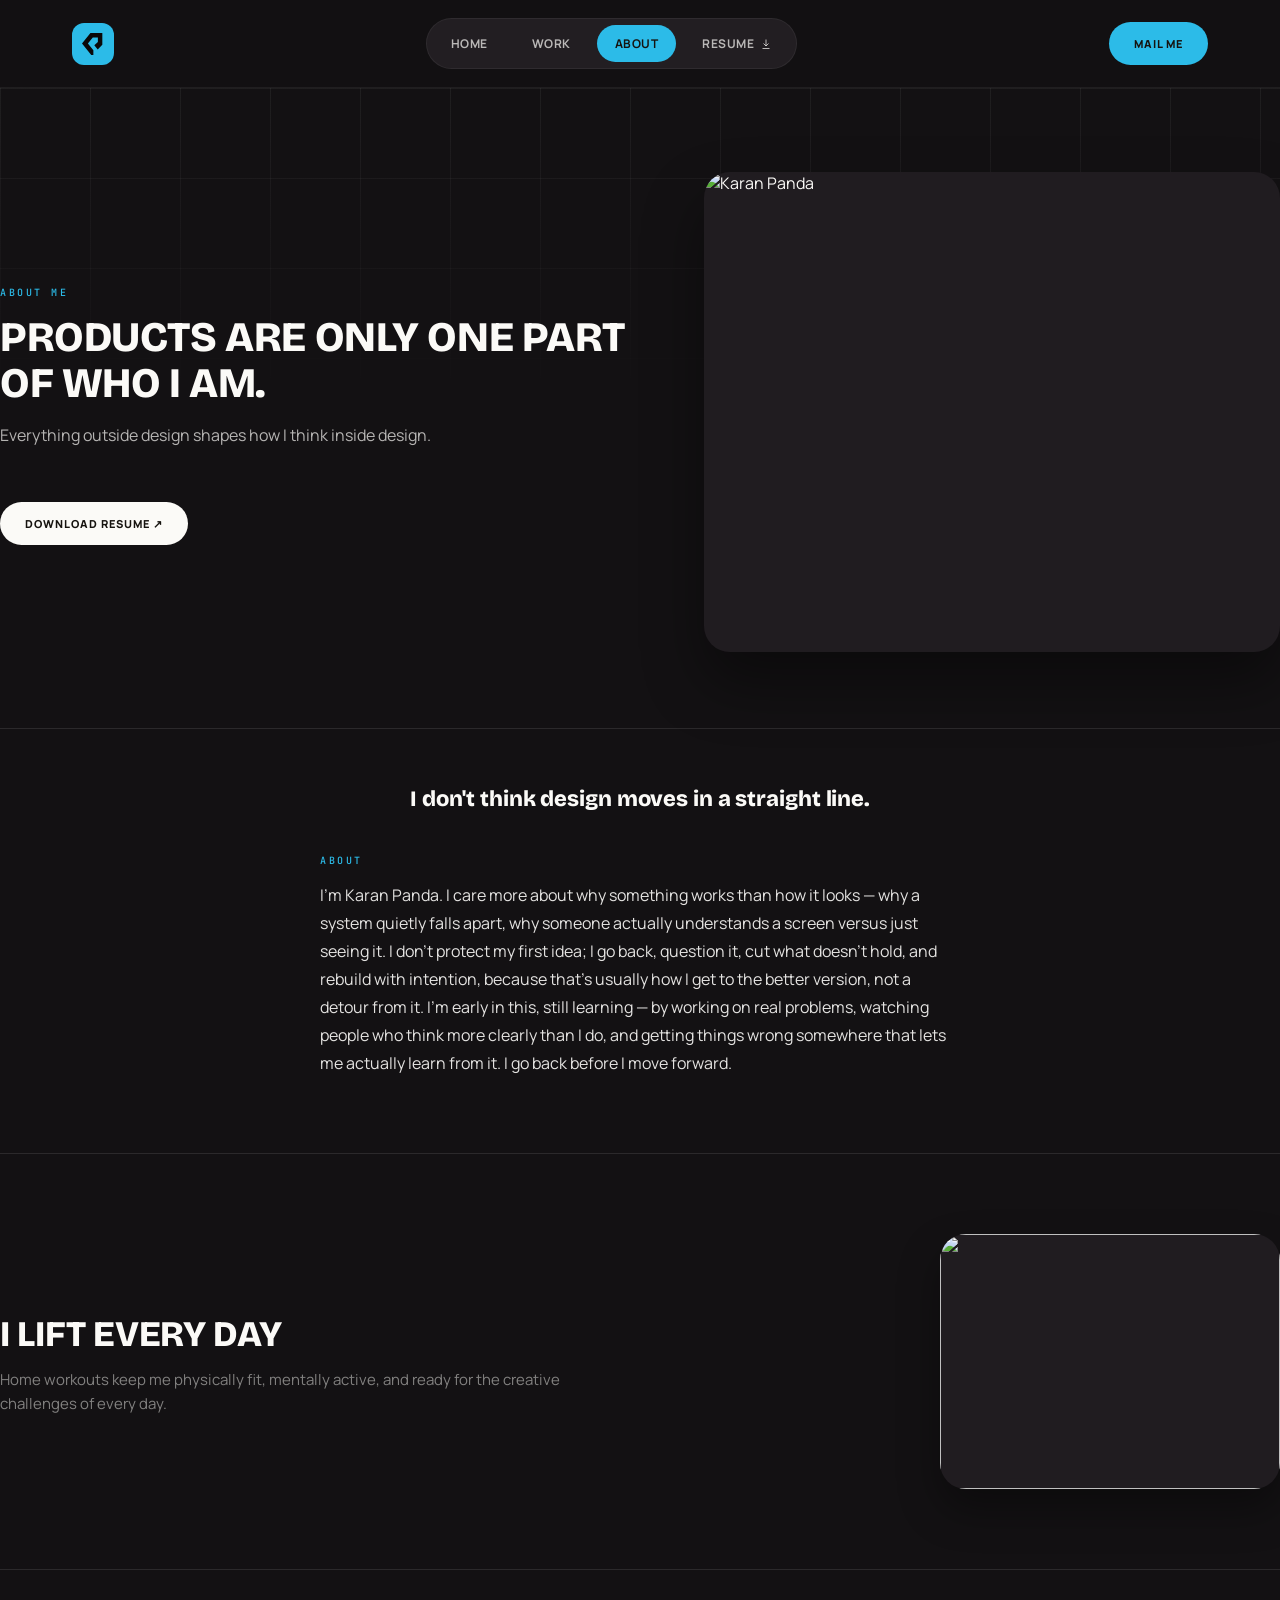
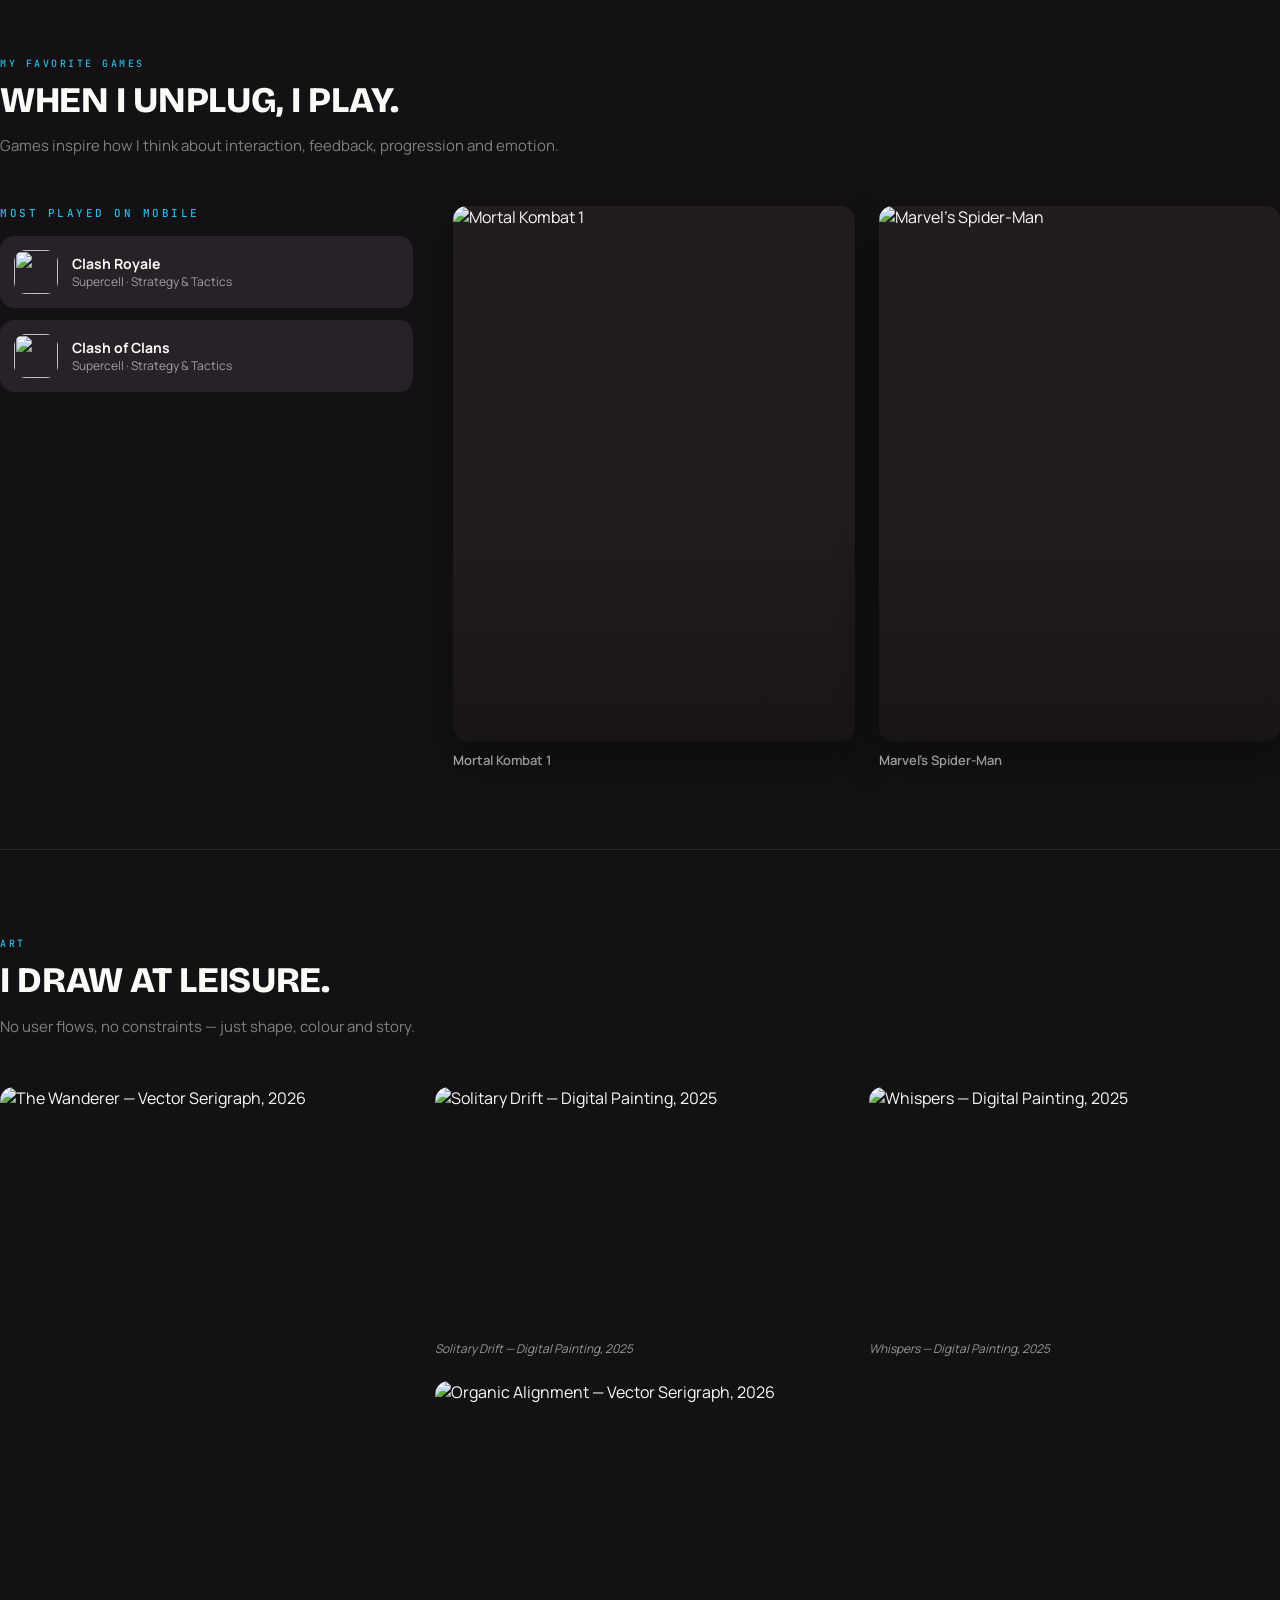
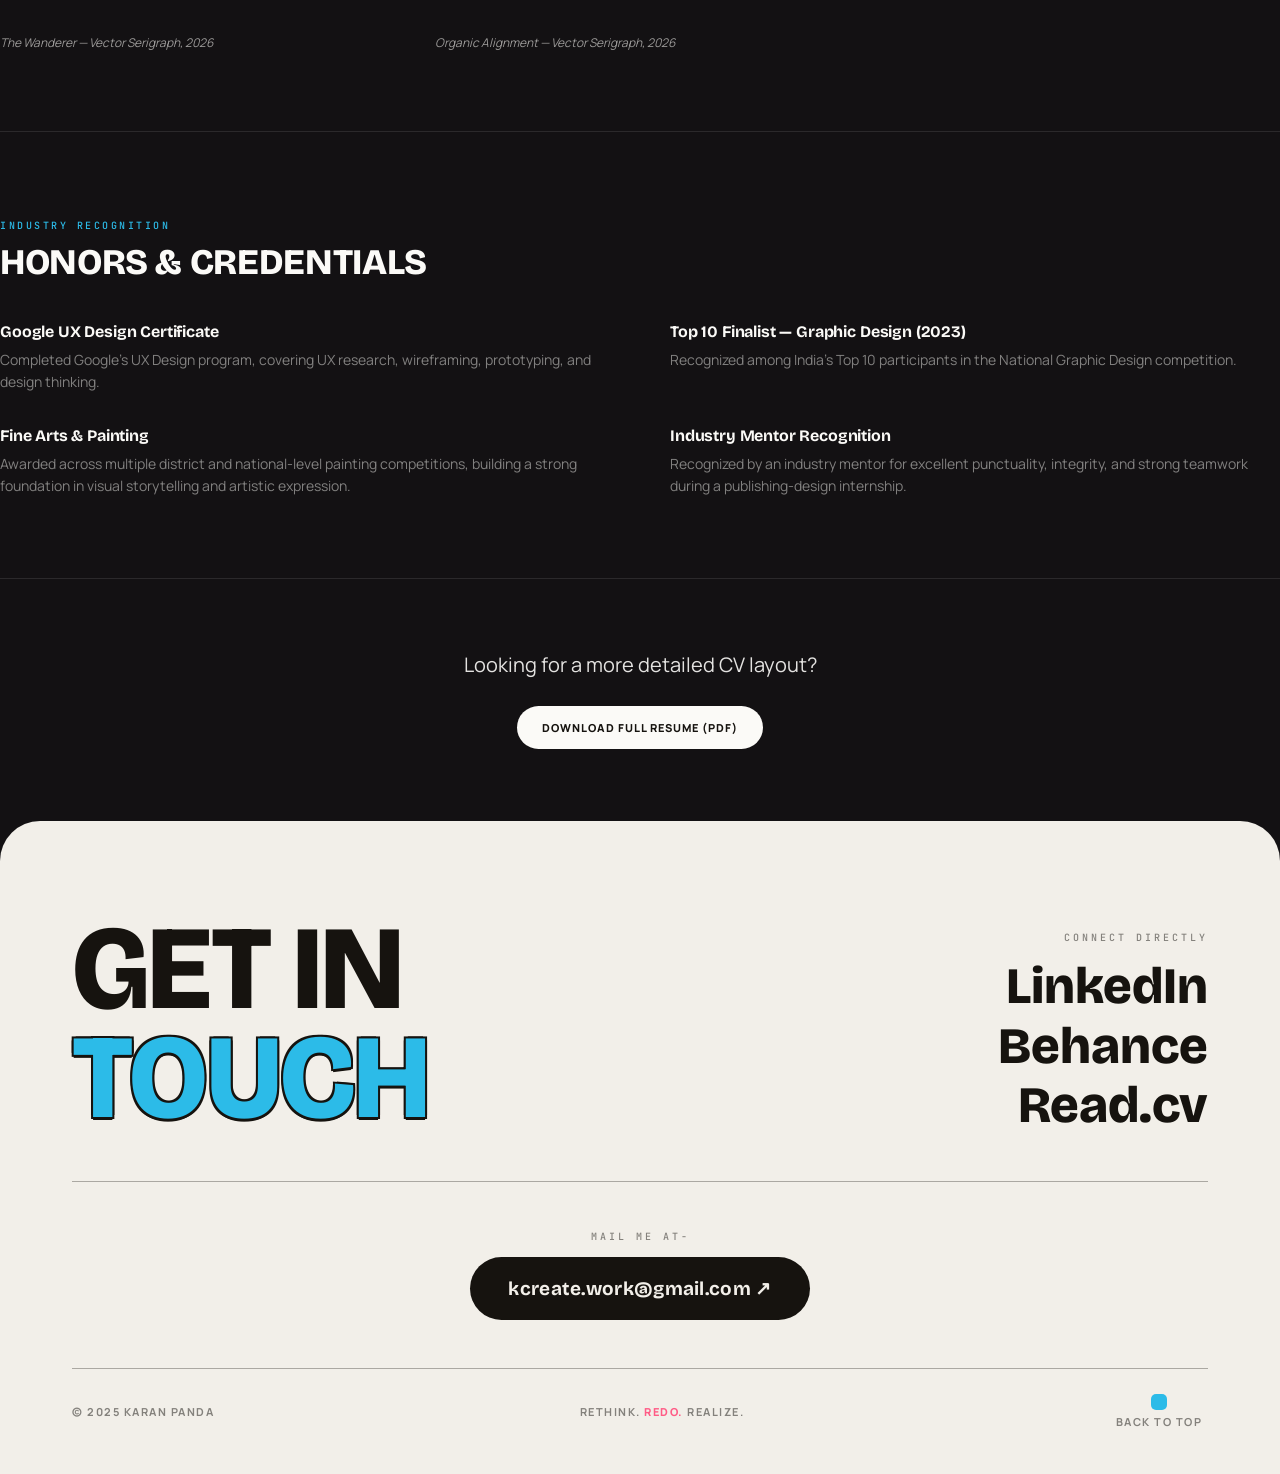
==== commit 5c6e7acc: "Add files via upload" ====
--- a/about.html
+++ b/about.html
@@ -5,7 +5,7 @@
 <meta name="viewport" content="width=device-width, initial-scale=1.0">
 <title>About — Karan Panda</title>
 <link rel="preconnect" href="https://fonts.googleapis.com">
-<link href="https://fonts.googleapis.com/css2?family=Archivo+Black&family=Inter:wght@400;500;600;700;800;900&family=JetBrains+Mono:wght@500;700&display=swap" rel="stylesheet">
+<link href="https://fonts.googleapis.com/css2?family=Bricolage+Grotesque:wght@400;500;600;700;800&family=Manrope:wght@400;500;600;700;800&family=JetBrains+Mono:wght@500;700&display=swap" rel="stylesheet">
 <link rel="stylesheet" href="css/style.css">
 </head>
 <body id="top">
@@ -13,7 +13,7 @@
 <header class="nav" id="site-nav"></header>
 
 <main>
-  <section class="wrap about-hero">
+  <section class="wrap about-hero page-top-grid">
     <div>
       <span class="eyebrow" id="about-eyebrow"></span>
       <h1 id="about-heading"></h1>
@@ -23,9 +23,20 @@
     <div class="portrait"><img id="about-portrait" src="" alt="Karan Panda"></div>
   </section>
 
-  <section class="about-block wrap reveal">
-    <h2 id="lift-heading"></h2>
-    <p class="sub" id="lift-body"></p>
+  <section class="about-intro wrap reveal">
+    <p class="about-hook" id="about-hook"></p>
+    <div class="about-intro-body">
+      <span class="eyebrow" id="about-intro-eyebrow"></span>
+      <p id="about-intro-text"></p>
+    </div>
+  </section>
+
+  <section class="about-block about-block-split wrap reveal">
+    <div class="about-block-text">
+      <h2 id="lift-heading"></h2>
+      <p class="sub" id="lift-body"></p>
+    </div>
+    <div class="lift-media"><img id="lift-image" src="" alt="" loading="lazy"></div>
   </section>
 
   <section class="about-block wrap reveal">
--- a/css/style.css
+++ b/css/style.css
@@ -1,61 +1,72 @@
 /* ==========================================================================
-   KARAN PANDA — PORTFOLIO
-   Design tokens pulled directly from the Figma dev-mode export.
-   Edit variables here to re-theme the whole site in one place.
+   KARAN PANDA — PORTFOLIO (ALTERNATE DIRECTION "BRICOLAGE")
+   Same content, same structure as the primary theme — this file is the
+   entire difference. Design tokens below; edit here to re-theme.
    ========================================================================== */
 
 :root {
-  /* backgrounds */
-  --bg: #0F1214;
-  --bg-alt: #151A1D;
-  --bg-alt-2: #181B1D;
-  --bg-alt-3: #242C31;
-  --bg-black: #000000;
-  --card: #1A2024;
-  --card-alt: #18181B;
-  --card-alt-2: #232729;
-
-  /* accent */
-  --accent: #00E5FF;
-  --accent-dim: rgba(0, 229, 255, 0.5);
-  --accent-glow: rgba(0, 229, 255, 0.15);
-
-  /* text */
-  --white: #FFFFFF;
-  --t-90: rgba(255, 255, 255, 0.9);
-  --t-60: rgba(255, 255, 255, 0.6);
-  --t-50: rgba(255, 255, 255, 0.5);
-  --t-40: rgba(255, 255, 255, 0.4);
-  --t-20: rgba(255, 255, 255, 0.2);
-  --t-10: rgba(255, 255, 255, 0.1);
-  --muted: #B6C0C4;
-  --muted-2: #7D878B;
-  --muted-3: #9CA3AF;
-  --muted-4: #B1B1B1;
-  --off-white: #F5F7F8;
-
-  /* borders */
-  --border: rgba(255, 255, 255, 0.08);
-  --border-soft: rgba(255, 255, 255, 0.05);
-  --border-mid: rgba(255, 255, 255, 0.1);
-  --border-strong: rgba(255, 255, 255, 0.2);
-
-  /* type */
-  --font-sans: 'Inter', -apple-system, BlinkMacSystemFont, sans-serif;
+  /* backgrounds — warm near-black, not cool blue-black */
+  --bg: #131113;
+  --bg-alt: #1B181B;
+  --bg-alt-2: #221E22;
+  --bg-alt-3: #2C262B;
+  --bg-black: #0A0809;
+  --card: #201C20;
+  --card-alt: #1C181C;
+  --card-alt-2: #272228;
+
+  /* paper — a warm light section colour. Used deliberately so the site
+     isn't dark-on-dark for its entire length, the way the reference mood
+     board mixes ink-black panels with warm white ones. */
+  --paper: #F2EFE9;
+  --paper-alt: #E8E2D5;
+  --ink: #16130F;
+  --ink-70: rgba(22,19,15,0.72);
+  --ink-50: rgba(22,19,15,0.5);
+  --ink-30: rgba(22,19,15,0.32);
+
+  /* accent system — one confident primary + two sparing pops, taken
+     directly from the little marker-dots in the reference images */
+  --accent: #2CBBE8;
+  --accent-dim: rgba(44,187,232,0.5);
+  --accent-glow: rgba(44,187,232,0.20);
+  --pop-yellow: #FFD23F;
+  --pop-pink: #FF5C86;
+
+  --white: #FBFAF7;
+  --t-90: rgba(251,250,247,0.9);
+  --t-60: rgba(251,250,247,0.7);
+  --t-50: rgba(251,250,247,0.58);
+  --t-40: rgba(251,250,247,0.48);
+  --t-20: rgba(251,250,247,0.2);
+  --t-10: rgba(251,250,247,0.1);
+  --muted: #C9C4BD;
+  --muted-2: #8F8985;
+  --muted-3: #ACA69F;
+  --muted-4: #BAB4AC;
+  --off-white: #F5F2ED;
+
+  --border: rgba(251,250,247,0.1);
+  --border-soft: rgba(251,250,247,0.06);
+  --border-mid: rgba(251,250,247,0.14);
+  --border-strong: rgba(251,250,247,0.26);
+
+  /* type — a distinctive, slightly eccentric display face for anything
+     loud (headlines, numerals, pull-quotes), a warm neutral workhorse
+     for everything you actually read */
+  --font-display: 'Bricolage Grotesque', sans-serif;
+  --font-sans: 'Manrope', -apple-system, BlinkMacSystemFont, sans-serif;
   --font-mono: 'JetBrains Mono', ui-monospace, monospace;
 
-  /* layout */
   --max-width: 1280px;
-  --pad: 64px;
-  --radius: 14px;
-}
-
-@media (max-width: 900px) {
-  :root { --pad: 24px; }
-}
+  --pad: 72px;
+  --radius: 26px;
+  --radius-sm: 14px;
+}
+
+@media (max-width: 900px) { :root { --pad: 24px; } }
 
 * { box-sizing: border-box; }
-
 html { scroll-behavior: smooth; }
 
 body {
@@ -68,847 +79,590 @@
 }
 
 img { max-width: 100%; display: block; }
-
 a { color: inherit; text-decoration: none; }
-
 button { font-family: inherit; cursor: pointer; }
-
 ::selection { background: var(--accent); color: #000; }
-
-/* focus visibility */
-a:focus-visible, button:focus-visible {
-  outline: 2px solid var(--accent);
-  outline-offset: 3px;
-  border-radius: 4px;
-}
-
-.wrap {
-  max-width: var(--max-width);
-  margin: 0 auto;
-  padding-left: var(--pad);
-  padding-right: var(--pad);
+a:focus-visible, button:focus-visible { outline: 2px solid var(--accent); outline-offset: 3px; border-radius: 4px; }
+
+/* Custom scrollbar — thin, dark, accent thumb on hover. Firefox via
+   scrollbar-color, everything else via the webkit pseudo-elements. */
+html { scrollbar-width: thin; scrollbar-color: var(--border-mid) transparent; }
+::-webkit-scrollbar { width: 10px; height: 10px; }
+::-webkit-scrollbar-track { background: transparent; }
+::-webkit-scrollbar-thumb { background: var(--border-mid); border-radius: 10px; border: 2px solid var(--bg-black); background-clip: padding-box; }
+::-webkit-scrollbar-thumb:hover { background: var(--accent); background-clip: padding-box; }
+
+.wrap { max-width: var(--max-width); margin: 0 auto; padding-left: var(--pad); padding-right: var(--pad); }
+
+/* Bold, characterful display type wherever the site raises its voice —
+   the one throughline kept intact from the original system. */
+h1, h2, h3, h4,
+.hero-karan, .hero-ghost, .feat-title, .title2, .ct-title,
+.cs-card-grid-head h2, .cs-hmw h2, .cs-evolution h2, .cs-challenges h2,
+.cs-persona-head, .cs-stats-head, .cs-big-statement p, .archive-head h4,
+.footer-heading, .about-block h2, .about-hero h1, .cta-block h2,
+.cs-hero h1, .next-project h3, .persona-card .name, .honor h3,
+.evo-stage .t, .chal-card .q, .fav-game .cover-title {
+  font-family: var(--font-display);
+  letter-spacing: -0.01em;
 }
 
 .eyebrow {
   color: var(--accent);
   font-size: 10px;
-  font-family: var(--font-sans);
-  font-weight: 600;
+  font-family: var(--font-mono);
+  font-weight: 500;
   text-transform: uppercase;
-  letter-spacing: 3px;
-}
-
+  letter-spacing: 2.5px;
+}
 .muted { color: var(--t-60); }
 .sub { color: var(--t-40); }
-
 .mt-40 { margin-top: 40px; }
-
-/* ==========================================================================
-   BUTTONS
+.accent { color: var(--accent); }
+
+/* ==========================================================================
+   BUTTONS — rounder, bolder, a small dot-tick borrowed from the mood board
    ========================================================================== */
 
 .btn {
   display: inline-flex;
   align-items: center;
-  gap: 12px;
-  padding: 16px 32px;
+  gap: 9px;
+  padding: 14px 25px;
   background: var(--white);
-  color: #000;
+  color: var(--ink);
   border-radius: 999px;
+  font-family: var(--font-sans);
   font-size: 11px;
-  font-weight: 900;
+  font-weight: 800;
   text-transform: uppercase;
-  letter-spacing: 1.65px;
+  letter-spacing: 1px;
   border: none;
-  transition: transform .25s ease, background .25s ease;
+  transition: transform .3s cubic-bezier(.22,1,.36,1), background .3s ease, box-shadow .3s ease;
   white-space: nowrap;
 }
-.btn svg { width: 16px; height: 16px; flex-shrink: 0; }
-.btn:hover { transform: translateY(-2px); background: var(--accent); }
-
-.btn-accent {
+.btn:hover { transform: translateY(-3px); background: var(--accent); box-shadow: 0 14px 30px rgba(44,187,232,0.25); }
+.btn:active { transform: translateY(-1px) scale(.97); transition-duration: .1s; }
+.btn svg { width: 13px; height: 13px; flex-shrink: 0; }
+
+.btn-accent { background: var(--accent); color: var(--ink); }
+.btn-accent:hover { background: var(--white); }
+
+/* For buttons sitting on the accent-teal background itself (the hero
+   CTA) — hovering to accent would just blend into the surrounding
+   colour and disappear, so this hovers to ink instead. */
+.btn-on-accent:hover { background: var(--ink); color: var(--white); box-shadow: 0 14px 30px rgba(0,0,0,0.3); }
+
+.btn-ghost {
+  background: transparent; color: var(--white);
+  border: 1.5px solid var(--border-strong);
+  padding: 15.5px 28.5px;
+}
+.btn-ghost:hover { border-color: var(--accent); color: var(--accent); transform: translateY(-3px); }
+
+/* ==========================================================================
+   NAV — bigger presence, a filled logo chip instead of a bare mark
+   ========================================================================== */
+
+#reading-progress { position: fixed; top: 0; left: 0; width: 100%; height: 3px; background: var(--accent); transform: scaleX(0); transform-origin: left; z-index: 200; box-shadow: 0 0 10px var(--accent-glow); }
+
+.page-top-grid { position: relative; }
+.page-top-grid::before {
+  content: '';
+  position: absolute; top: 0; left: 0; right: 0; height: 380px;
+  background-image:
+    linear-gradient(var(--border-soft) 1px, transparent 1px),
+    linear-gradient(90deg, var(--border-soft) 1px, transparent 1px);
+  background-size: 90px 90px;
+  mask-image: linear-gradient(180deg, black, transparent 85%);
+  -webkit-mask-image: linear-gradient(180deg, black, transparent 85%);
+  pointer-events: none;
+  z-index: 0;
+}
+.page-top-grid > * { position: relative; z-index: 1; }
+
+.page-transition { position: fixed; inset: 0; z-index: 9999; pointer-events: none; overflow: hidden; }
+.pt-panel { position: absolute; inset: 0; background: var(--accent); transform: translateX(0%); }
+
+.nav {
+  position: sticky; top: 0; z-index: 100;
+  padding: 18px var(--pad);
+  background: rgba(19, 17, 19, 0.78);
+  backdrop-filter: blur(16px);
+  -webkit-backdrop-filter: blur(16px);
+  border-bottom: 1px solid var(--border-soft);
+  transition: background .35s ease, box-shadow .35s ease, border-color .35s ease;
+}
+.nav.is-scrolled { background: rgba(13,11,13,0.94); box-shadow: 0 10px 30px rgba(0,0,0,0.3); border-bottom-color: var(--border); }
+.nav-inner { max-width: var(--max-width); margin: 0 auto; display: flex; align-items: center; justify-content: space-between; gap: 24px; }
+.nav-logo {
+  display: inline-flex; align-items: center; justify-content: center;
+  width: 42px; height: 42px;
   background: var(--accent);
-  color: #000;
-  box-shadow: 0 0 20px rgba(0, 229, 255, 0.15);
-}
-.btn-accent:hover { background: var(--white); }
-
-.btn-ghost {
-  background: transparent;
-  color: var(--white);
-  border: 0.8px solid var(--border-strong);
-  padding: 15px 31px;
-}
-.btn-ghost:hover { border-color: var(--accent); color: var(--accent); transform: translateY(-2px); }
-
-/* ==========================================================================
-   SCROLL REVEAL — subtle, Apple/Google-style fade + rise. See main.js
-   ========================================================================== */
-
-.reveal {
-  opacity: 0;
-  transform: translateY(26px);
-  transition: opacity .8s cubic-bezier(.22,1,.36,1), transform .8s cubic-bezier(.22,1,.36,1);
-  transition-delay: var(--reveal-delay, 0s);
-}
-.reveal.is-visible { opacity: 1; transform: none; }
-@media (prefers-reduced-motion: reduce) {
-  .reveal { opacity: 1; transform: none; transition: none; }
-}
-
-.nav {
-  position: sticky;
-  top: 0;
-  z-index: 100;
-  padding: 16px var(--pad);
-  background: rgba(10, 12, 13, 0.75);
-  backdrop-filter: blur(14px);
-  -webkit-backdrop-filter: blur(14px);
-  border-bottom: 0.8px solid var(--border-soft);
-  transition: background .35s ease, box-shadow .35s ease, border-color .35s ease;
-}
-.nav.is-scrolled {
-  background: rgba(8, 10, 11, 0.92);
-  box-shadow: 0 10px 30px rgba(0,0,0,0.25);
-  border-bottom-color: var(--border);
-}
-.nav-inner {
-  max-width: var(--max-width);
-  margin: 0 auto;
-  display: flex;
-  align-items: center;
-  justify-content: space-between;
-  gap: 24px;
-}
-.nav-logo {
-  font-size: 20px;
-  font-weight: 900;
-  letter-spacing: 0.5px;
-}
-.nav-links {
-  display: flex;
-  align-items: center;
-  gap: 36px;
-  list-style: none;
-  margin: 0;
-  padding: 0;
-}
+  border-radius: 12px;
+  transition: transform .3s cubic-bezier(.22,1,.36,1), border-radius .3s ease;
+}
+.nav-logo:hover { transform: rotate(-8deg) scale(1.06); border-radius: 16px; }
+.nav-logo-mark { height: 22px; width: auto; display: block; }
+.nav-logo-mark path { fill: var(--bg-black); }
+.nav-links { display: flex; align-items: center; gap: 8px; list-style: none; margin: 0; padding: 6px; background: var(--bg-alt-2); border-radius: 999px; border: 1px solid var(--border-soft); }
 .nav-links a {
   position: relative;
-  font-size: 11px;
-  font-weight: 700;
-  text-transform: uppercase;
-  letter-spacing: 1.5px;
+  font-family: var(--font-sans);
+  font-size: 12px; font-weight: 700; text-transform: uppercase; letter-spacing: .5px;
   color: var(--t-60);
-  transition: color .2s ease;
-  display: inline-flex;
-  align-items: center;
-  gap: 6px;
-}
-.nav-links a::after {
-  content: '';
-  position: absolute;
-  left: 0; bottom: -6px;
-  width: 100%; height: 1.5px;
-  background: var(--accent);
-  transform: scaleX(0);
-  transform-origin: left;
-  transition: transform .35s cubic-bezier(.65,0,.35,1);
-}
-.nav-links a:hover::after, .nav-links a.active::after { transform: scaleX(1); }
-.nav-links a:hover, .nav-links a.active { color: var(--white); }
-.nav-links a.active { color: var(--accent); }
+  padding: 10px 18px;
+  border-radius: 999px;
+  display: inline-flex; align-items: center; gap: 6px;
+  transition: color .25s ease, background .25s ease;
+}
+.nav-links a:hover { color: var(--white); background: rgba(255,255,255,0.06); }
+.nav-links a.active { color: var(--ink); background: var(--accent); }
 .nav-cta { flex-shrink: 0; }
-.nav-toggle {
-  display: none;
-  background: none;
-  border: none;
-  color: var(--white);
-  width: 32px; height: 32px;
-  flex-direction: column;
-  justify-content: center;
-  align-items: center;
-  gap: 5px;
-}
-.nav-toggle span { width: 22px; height: 2px; background: var(--white); display: block; }
+.nav-toggle { display: none; background: none; border: none; color: var(--white); width: 32px; height: 32px; flex-direction: column; justify-content: center; align-items: center; gap: 5px; cursor: pointer; }
+.nav-toggle span { width: 22px; height: 2px; background: var(--white); display: block; border-radius: 2px; transition: transform .3s cubic-bezier(.22,1,.36,1), opacity .2s ease; }
+.nav.open .nav-toggle span:nth-child(1) { transform: translateY(7px) rotate(45deg); }
+.nav.open .nav-toggle span:nth-child(2) { opacity: 0; transform: scaleX(0); }
+.nav.open .nav-toggle span:nth-child(3) { transform: translateY(-7px) rotate(-45deg); }
 
 @media (max-width: 780px) {
-  .nav-links { display: none; }
+  .nav-links {
+    display: flex; flex-direction: column; align-items: stretch;
+    position: absolute; top: 74px; left: var(--pad); right: var(--pad);
+    background: var(--bg-alt-2); padding: 20px; gap: 8px;
+    border-radius: 20px; border: 1px solid var(--border);
+    box-shadow: 0 20px 44px rgba(0,0,0,0.4);
+    opacity: 0; visibility: hidden; transform: translateY(-10px) scale(.98);
+    transition: opacity .3s ease, transform .35s cubic-bezier(.22,1,.36,1), visibility 0s linear .3s;
+  }
   .nav-toggle { display: flex; }
   .nav.open .nav-links {
-    display: flex;
-    flex-direction: column;
-    align-items: flex-start;
-    position: absolute;
-    top: 68px; left: 0; right: 0;
-    background: var(--bg-alt-2);
-    padding: 24px var(--pad);
-    gap: 20px;
-    border-bottom: 0.8px solid var(--border);
+    opacity: 1; visibility: visible; transform: translateY(0) scale(1);
+    transition: opacity .3s ease, transform .35s cubic-bezier(.22,1,.36,1), visibility 0s linear 0s;
   }
-}
-
-/* ==========================================================================
-   FOOTER
+  .nav.open .nav-links a { padding: 14px 18px; }
+}
+
+/* ==========================================================================
+   SCROLL REVEAL
+   ========================================================================== */
+
+.reveal { opacity: 0; transform: translateY(28px); transition: opacity .85s cubic-bezier(.22,1,.36,1), transform .85s cubic-bezier(.22,1,.36,1); transition-delay: var(--reveal-delay, 0s); }
+.reveal.is-visible { opacity: 1; transform: none; }
+@media (prefers-reduced-motion: reduce) { .reveal { opacity: 1; transform: none; transition: none; } }
+
+/* ==========================================================================
+   FOOTER — flips to the paper colour, a genuine structural change
    ========================================================================== */
 
 .footer {
-  background: linear-gradient(180deg, var(--bg-alt-2) 0%, var(--bg-black) 220px, var(--bg-black) 100%);
-  border-top: 0.8px solid var(--border);
-  padding: 100px var(--pad) 48px;
+  background: var(--paper);
+  color: var(--ink);
+  border-top: 1px solid var(--border-soft);
+  padding: 92px var(--pad) 44px;
+  border-radius: 40px 40px 0 0;
 }
 .footer-inner { max-width: var(--max-width); margin: 0 auto; }
-.footer-top {
-  display: flex;
-  justify-content: space-between;
-  align-items: flex-end;
-  flex-wrap: wrap;
-  gap: 40px;
-  padding-bottom: 48px;
-  border-bottom: 1px solid var(--t-10);
-}
-.footer-heading {
-  font-size: clamp(48px, 12vw, 165px);
-  font-weight: 900;
-  text-transform: uppercase;
-  line-height: 0.758;
-  margin: 0;
-}
-.footer-heading .accent { color: var(--accent); }
+.footer-top { display: flex; justify-content: space-between; align-items: flex-end; flex-wrap: wrap; gap: 40px; padding-bottom: 48px; border-bottom: 1px solid var(--ink-30); }
+.footer-heading { font-size: clamp(39px, 9.3vw, 128px); font-weight: 900; line-height: .92; margin: 0; color: var(--ink); }
+.footer-heading .accent {
+  color: var(--accent);
+  text-shadow:
+    -2px -2px 0 var(--ink), 2px -2px 0 var(--ink),
+    -2px 2px 0 var(--ink), 2px 2px 0 var(--ink),
+    0 3px 0 var(--ink);
+}
 .footer-socials { display: flex; flex-direction: column; align-items: flex-end; gap: 6px; }
-.footer-socials .label {
-  color: var(--t-20);
-  font-size: 10px;
-  font-weight: 900;
-  text-transform: uppercase;
-  letter-spacing: 6px;
-  margin-bottom: 10px;
-}
-.footer-socials a {
-  position: relative;
-  display: inline-block;
-  font-size: clamp(30px, 6.5vw, 78px);
-  font-weight: 900;
-  text-transform: uppercase;
-  line-height: 1.026;
-  color: var(--white);
-  transition: color .35s cubic-bezier(.65,0,.35,1);
-}
-.footer-socials a::after {
-  content: '';
-  position: absolute;
-  left: 0; bottom: 0.06em;
-  width: 100%;
-  height: 3px;
-  background: var(--accent);
-  transform: scaleX(0);
-  transform-origin: left;
-  transition: transform .45s cubic-bezier(.65,0,.35,1);
-}
+.footer-socials .label { color: var(--ink-50); font-size: 10px; font-family: var(--font-mono); font-weight: 500; text-transform: uppercase; letter-spacing: 3px; margin-bottom: 10px; }
+.footer-socials a { position: relative; display: inline-block; font-family: var(--font-display); font-size: clamp(22px, 4.7vw, 51px); font-weight: 900; color: var(--ink); line-height: 1.05; transition: color .3s ease; }
+.footer-socials a::after { content: ''; position: absolute; left: 0; bottom: 0.08em; width: 100%; height: 3px; background: var(--accent); transform: scaleX(0); transform-origin: left; transition: transform .45s cubic-bezier(.65,0,.35,1); }
 .footer-socials a:hover { color: var(--accent); }
 .footer-socials a:hover::after { transform: scaleX(1); }
 
-.footer-mail {
+.footer-mail { display: flex; flex-direction: column; align-items: center; gap: 14px; padding: 48px 0; }
+.footer-mail .label { color: var(--ink-50); font-size: 10px; font-family: var(--font-mono); font-weight: 500; text-transform: uppercase; letter-spacing: 3px; }
+.footer-mail a { padding: 20px 38px; border-radius: 999px; background: var(--ink); color: var(--paper); font-family: var(--font-display); font-size: clamp(12px, 2.5vw, 19px); font-weight: 700; letter-spacing: .3px; display: inline-flex; align-items: center; gap: 12px; transition: background .25s ease, transform .25s ease; }
+.footer-mail a:hover { background: var(--accent); color: var(--ink); transform: translateY(-2px); }
+.footer-mail a:active { transform: translateY(0) scale(.97); }
+
+.footer-bottom { display: flex; justify-content: space-between; align-items: center; flex-wrap: wrap; gap: 16px; border-top: 1px solid var(--ink-30); padding-top: 24px; }
+.footer-bottom .muted-label { color: var(--ink-50); font-size: 11px; font-weight: 700; letter-spacing: 1.5px; text-transform: uppercase; }
+.footer-bottom .muted-label .accent { color: var(--pop-pink); font-weight: 800; }
+.back-to-top { display: flex; flex-direction: column; align-items: center; gap: 4px; color: var(--ink-50); font-size: 11px; font-weight: 700; letter-spacing: 1.5px; background: none; border: none; text-transform: uppercase; cursor: pointer; transition: color .25s ease, transform .25s ease; }
+.back-to-top .dot { width: 16px; height: 16px; background: var(--accent); border-radius: 5px; transition: transform .25s cubic-bezier(.22,1,.36,1); }
+.back-to-top:hover { color: var(--ink); }
+.back-to-top:hover .dot { transform: translateY(-3px); }
+.back-to-top:active { transform: scale(.95); }
+
+/* ==========================================================================
+   HOME — HERO. The split colour band + dot-grid is the signature move,
+   taken directly from the reference mood board.
+   ========================================================================== */
+
+.hero-home {
+  position: relative;
   display: flex;
   flex-direction: column;
-  align-items: center;
-  gap: 12px;
-  padding: 48px 0;
-}
-.footer-mail .label {
-  color: var(--t-20);
-  font-size: 10px;
-  font-weight: 900;
-  text-transform: uppercase;
-  letter-spacing: 6px;
-}
-.footer-mail a {
-  padding: 20px 40px;
-  border-radius: 999px;
-  border: 0.8px solid var(--border-strong);
-  color: var(--accent);
-  font-size: clamp(14px, 3vw, 22px);
-  font-weight: 900;
-  letter-spacing: 3px;
-  display: inline-flex;
-  align-items: center;
-  gap: 12px;
-  transition: border-color .2s ease, background .2s ease;
-}
-.footer-mail a:hover { border-color: var(--accent); background: var(--accent-glow); }
-.footer-rights { text-align: center; color: var(--t-20); font-size: 10px; letter-spacing: 1px; text-transform: uppercase; }
-
-.footer-bottom {
-  display: flex;
-  justify-content: space-between;
-  align-items: center;
-  flex-wrap: wrap;
-  gap: 16px;
-  border-top: 1px solid var(--border-soft);
-  padding-top: 24px;
-}
-.footer-bottom .muted-label {
-  color: var(--t-20);
-  font-size: 11px;
-  font-weight: 700;
-  letter-spacing: 3px;
-  text-transform: uppercase;
-}
-.back-to-top {
-  display: flex;
-  flex-direction: column;
-  align-items: center;
-  gap: 4px;
-  color: var(--t-20);
-  font-size: 11px;
-  font-weight: 700;
-  letter-spacing: 3px;
-  background: none; border: none;
-  text-transform: uppercase;
-}
-.back-to-top .dot { width: 18px; height: 18px; background: var(--accent); border-radius: 3px; }
-.back-to-top:hover { color: var(--accent); }
-
-/* ==========================================================================
-   HOME — HERO
-   ========================================================================== */
-
-.hero-home {
-  position: relative;
-  min-height: calc(100svh - 69px);
-  padding: 60px var(--pad) 140px;
-}
-.hero-home::before {
+  min-height: calc(100svh - 78px);
+  overflow: hidden;
+}
+.hero-gridlines {
+  position: absolute; inset: 0;
+  background-image:
+    linear-gradient(var(--border-soft) 1px, transparent 1px),
+    linear-gradient(90deg, var(--border-soft) 1px, transparent 1px);
+  background-size: 90px 90px;
+  z-index: 0;
+  mask-image: radial-gradient(ellipse 75% 85% at 50% 40%, black 40%, transparent 100%);
+  -webkit-mask-image: radial-gradient(ellipse 75% 85% at 50% 40%, black 40%, transparent 100%);
+}
+.hero-gridlines::before, .hero-gridlines::after {
   content: '';
-  position: absolute;
-  top: 50%; left: 50%; transform: translate(-50%, -50%);
-  width: 900px; height: 700px;
-  background: var(--accent-glow);
-  border-radius: 50%;
-  filter: blur(150px);
-  z-index: -1;
-}
-.hero-core {
-  position: absolute;
-  top: 44%; left: 50%;
-  transform: translate(-50%, -50%);
-  width: 100%;
-  display: flex;
-  flex-direction: column;
-  align-items: center;
-  text-align: center;
-  padding: 0 var(--pad);
-}
-.hero-name-row {
-  display: flex;
-  align-items: flex-end;
-  justify-content: center;
-  gap: clamp(10px, 2.4vw, 32px);
-}
-.hero-ghost {
-  color: var(--t-10);
-  font-size: clamp(40px, 9vw, 128px);
-  font-weight: 900;
-  text-transform: uppercase;
-  line-height: 0.9;
-  user-select: none;
-  padding-bottom: 0.12em;
-}
-.hero-karan {
-  margin: 0;
-  font-size: clamp(56px, 13.5vw, 180px);
-  font-weight: 900;
-  text-transform: uppercase;
-  line-height: 0.8;
-  color: var(--white);
-}
-.hero-karan .accent { color: var(--accent); font-size: 0.53em; }
-.hero-home .role {
-  margin-top: 22px;
-  font-size: 12px;
-  font-weight: 700;
-  letter-spacing: 3.6px;
-  text-transform: uppercase;
-  color: var(--muted-4);
-}
-.hero-home .role .accent {
-  color: var(--accent);
-  font-size: 1.16em;
-  font-weight: 800;
-}
-.hero-cta-wrap {
-  position: absolute;
-  left: 50%; bottom: 64px;
-  transform: translateX(-50%);
-  display: flex;
-  flex-direction: column;
-  align-items: center;
-  gap: 28px;
-}
-.hero-line {
-  position: relative;
-  width: 1px; height: 96px;
-  background: linear-gradient(180deg, var(--accent) 0%, rgba(0,229,255,0) 100%);
-}
-.hero-line::after {
-  content: '';
-  position: absolute;
-  left: 50%; top: 0;
-  width: 6px; height: 6px;
-  margin-left: -3px;
-  border-radius: 50%;
-  background: var(--accent);
-  box-shadow: 0 0 8px 1px var(--accent);
-  opacity: 0;
-  animation: heroScrollDot 2.2s cubic-bezier(.65,0,.35,1) infinite;
-}
-@keyframes heroScrollDot {
-  0% { top: 0; opacity: 0; }
-  12% { opacity: 1; }
-  80% { opacity: 1; }
-  100% { top: 100%; opacity: 0; }
-}
-@media (prefers-reduced-motion: reduce) {
-  .hero-line::after { animation: none; opacity: 1; top: 50%; }
-}
-@media (max-height: 700px), (max-width: 600px) {
-  .hero-home { padding-bottom: 190px; }
-  .hero-cta-wrap { bottom: 40px; }
-  .hero-line { height: 70px; }
-}
-
+  position: absolute; width: 7px; height: 7px; border-radius: 50%;
+  background: var(--pop-yellow);
+  box-shadow: 0 0 12px 2px rgba(255,210,63,0.5);
+}
+.hero-gridlines::before { top: 24%; left: 18%; }
+.hero-gridlines::after { top: 58%; right: 16%; background: var(--pop-pink); box-shadow: 0 0 12px 2px rgba(255,92,134,0.5); }
+
+.hero-core { position: relative; z-index: 1; flex: 1; display: flex; flex-direction: column; align-items: center; justify-content: center; text-align: center; padding: 60px var(--pad) 30px; }
+.hero-name-row { display: flex; align-items: flex-end; justify-content: center; gap: clamp(8px, 2.0vw, 26px); }
+.hero-ghost { color: var(--t-10); font-size: clamp(32px, 7.2vw, 100px); font-weight: 800; text-transform: uppercase; line-height: .9; user-select: none; padding-bottom: .12em; }
+.hero-karan { margin: 0; font-size: clamp(49px, 11.0vw, 150px); font-weight: 900; text-transform: uppercase; line-height: .82; color: var(--white); }
+.hero-karan .accent { color: transparent; position: relative; display: inline-block; width: 0.14em; }
+.hero-karan .accent::after { content: ''; position: absolute; left: 0.05em; bottom: 0.15em; width: 0.14em; height: 0.14em; border-radius: 50%; background: var(--accent); }
+.hero-home .role { margin-top: 26px; font-family: var(--font-sans); font-size: 12px; font-weight: 700; letter-spacing: 1.5px; text-transform: uppercase; color: var(--muted-4); }
+.hero-home .role .accent { color: var(--ink); background: var(--accent); padding: 2px 8px; border-radius: 6px; font-size: 1.05em; font-weight: 800; }
+
+/* The split colour band — now doing real work: a quick, scannable case
+   for hiring Karan on the left, the primary CTA anchored right. */
+.hero-split { position: relative; z-index: 1; background: var(--accent); padding: 46px var(--pad) 78px; overflow: hidden; }
+.hero-split-grid {
+  position: absolute; inset: 0;
+  background-image:
+    linear-gradient(rgba(10,8,9,0.07) 1px, transparent 1px),
+    linear-gradient(90deg, rgba(10,8,9,0.07) 1px, transparent 1px);
+  background-size: 90px 90px;
+  pointer-events: none;
+}
+.hero-split-inner { position: relative; display: flex; align-items: center; justify-content: space-between; gap: 48px; flex-wrap: wrap; }
+
+/* Interactive app demo — replaces the old static hook cards. Tapping a
+   stage swaps the phone screen's content; it also auto-advances once,
+   gently, until the person interacts for themselves. */
+.hero-app-demo { flex: 1; min-width: 280px; }
+.hero-app-demo .hook-eyebrow { font-family: var(--font-mono); font-size: 10px; font-weight: 500; letter-spacing: 2.5px; text-transform: uppercase; color: rgba(10,8,9,0.55); margin-bottom: 18px; }
+.app-demo-row { display: flex; align-items: center; gap: 28px; flex-wrap: wrap; }
+
+.app-phone {
+  position: relative; flex-shrink: 0;
+  width: 128px; aspect-ratio: 9 / 18.5;
+  background: var(--bg-black);
+  border-radius: 22px;
+  border: 5px solid var(--ink);
+  box-shadow: 0 20px 40px rgba(10,8,9,0.22);
+  padding: 14px 10px 10px;
+  overflow: hidden;
+}
+.app-phone-notch { position: absolute; top: 5px; left: 50%; transform: translateX(-50%); width: 34px; height: 8px; background: var(--ink); border-radius: 6px; z-index: 2; }
+.app-screen { position: relative; height: 100%; display: flex; flex-direction: column; color: var(--white); transition: opacity .25s ease; }
+.app-screen .as-tag { font-family: var(--font-mono); font-size: 7px; letter-spacing: 1px; text-transform: uppercase; color: var(--accent); font-weight: 700; margin-bottom: 6px; }
+.app-screen .as-title { font-family: var(--font-sans); font-size: 10.5px; font-weight: 800; line-height: 1.3; margin-bottom: 8px; }
+.app-screen .as-bar { height: 4px; border-radius: 2px; background: rgba(255,255,255,0.14); overflow: hidden; margin-bottom: 6px; }
+.app-screen .as-bar > span { display: block; height: 100%; background: var(--accent); border-radius: 2px; }
+.app-screen .as-row { display: flex; justify-content: space-between; align-items: center; font-size: 7px; color: var(--t-50); margin-top: auto; padding-top: 8px; border-top: 1px solid rgba(255,255,255,0.1); }
+.app-screen .as-status { color: var(--accent); font-weight: 700; }
+.app-screen .as-dashed { flex: 1; border: 1.4px dashed rgba(255,255,255,0.22); border-radius: 8px; display: flex; align-items: center; justify-content: center; font-size: 7px; color: var(--t-50); text-align: center; padding: 6px; }
+.app-screen .as-check { width: 26px; height: 26px; border-radius: 50%; background: var(--accent); display: flex; align-items: center; justify-content: center; margin: auto; color: var(--ink); font-size: 13px; font-weight: 900; }
+
+.app-demo-copy { flex: 1; min-width: 200px; }
+.app-demo-copy p { font-family: var(--font-sans); font-size: 13.5px; line-height: 1.55; color: rgba(10,8,9,0.75); margin: 0 0 16px; max-width: 340px; }
+.app-tabs { display: flex; gap: 8px; flex-wrap: wrap; }
+.app-tab {
+  font-family: var(--font-mono); font-size: 10px; font-weight: 600; letter-spacing: .6px;
+  padding: 8px 13px; border-radius: 999px;
+  background: rgba(10,8,9,0.08); border: 1px solid rgba(10,8,9,0.16);
+  color: rgba(10,8,9,0.65); cursor: pointer;
+  transition: background .25s ease, color .25s ease, border-color .25s ease, transform .2s ease;
+}
+.app-tab:hover { transform: translateY(-1px); }
+.app-tab.is-active { background: var(--ink); border-color: var(--ink); color: var(--white); }
+
+.hero-cta-wrap { flex-shrink: 0; display: flex; flex-direction: column; align-items: center; gap: 22px; }
+
+.hero-scroll { position: static; }
+.hero-line { position: relative; width: 1px; height: 44px; background: linear-gradient(180deg, var(--ink) 0%, rgba(19,17,19,0) 100%); }
+.hero-line::after { content: ''; position: absolute; left: 50%; top: 0; width: 6px; height: 6px; margin-left: -3px; border-radius: 50%; background: var(--ink); opacity: 0; animation: heroScrollDot 2.2s cubic-bezier(.65,0,.35,1) infinite; }
+@keyframes heroScrollDot { 0% { top: 0; opacity: 0; } 12% { opacity: 1; } 80% { opacity: .7; } 100% { top: 100%; opacity: 0; } }
+@media (prefers-reduced-motion: reduce) { .hero-line::after { animation: none; opacity: .6; top: 50%; } }
+@media (max-width: 720px) {
+  .hero-split-inner { flex-direction: column; align-items: stretch; }
+  .hero-cta-wrap { align-self: center; }
+  .app-demo-row { justify-content: center; }
+  .app-demo-copy p { text-align: center; margin-left: auto; margin-right: auto; }
+  .app-tabs { justify-content: center; }
+}
+
+
+/* Same signature grid, reused for the CTA block — a bold moment that
+   deserves the same visual language as the hero. */
+.cta-gridlines {
+  position: absolute; inset: -20% 0 0 0;
+  background-image:
+    linear-gradient(var(--border-soft) 1px, transparent 1px),
+    linear-gradient(90deg, var(--border-soft) 1px, transparent 1px);
+  background-size: 80px 80px;
+  z-index: 0;
+  mask-image: radial-gradient(ellipse 65% 75% at 50% 50%, black 30%, transparent 100%);
+  -webkit-mask-image: radial-gradient(ellipse 65% 75% at 50% 50%, black 30%, transparent 100%);
+  pointer-events: none;
+}
 
 /* ==========================================================================
    FEATURED PROJECT ROWS (home)
    ========================================================================== */
 
-.feat-row {
-  display: grid;
-  grid-template-columns: 0.9fr 1.1fr;
-  gap: 64px;
-  align-items: start;
-  padding: 90px 0;
-  border-top: 0.8px solid var(--border);
-}
+.feat-row { display: grid; grid-template-columns: .9fr 1.1fr; gap: 64px; align-items: start; padding: 80px 0; border-top: 1px solid var(--border); }
 .feat-row:first-child { border-top: none; }
-.feat-row .feat-media {
-  position: relative;
-  aspect-ratio: 1 / 1;
-  max-width: 576px;
-  margin-left: auto;
-  border-radius: 4px;
-  overflow: hidden;
-  box-shadow: 0 20px 50px rgba(0,0,0,0.5);
-  background: #0B1320;
-}
+.feat-row .feat-media { position: relative; aspect-ratio: 1/1; max-width: 560px; margin-left: auto; border-radius: var(--radius); overflow: hidden; box-shadow: 0 24px 60px rgba(0,0,0,0.45); background: #171417; }
 .feat-row.reverse .feat-media { margin-left: 0; margin-right: auto; }
-.feat-row .feat-media img { width: 100%; height: 100%; object-fit: cover; opacity: 0.85; }
-.feat-row .feat-media::after {
+.feat-row .feat-media img { width: 100%; height: 100%; object-fit: cover; opacity: .9; }
+.feat-row .feat-media::after { content: ''; position: absolute; inset: 0; background: linear-gradient(0deg, rgba(10,8,9,0.5) 0%, transparent 50%); pointer-events: none; }
+.feat-row.reverse { grid-template-columns: 1.1fr .9fr; }
+.feat-row.reverse .feat-media { order: 2; }
+
+.feat-media-group { display: grid; grid-template-columns: 1.15fr 1fr; grid-template-rows: 1fr 1fr; gap: 14px; aspect-ratio: 1/1; max-width: 560px; margin-left: auto; box-shadow: 0 24px 60px rgba(0,0,0,0.4); }
+.feat-row.reverse .feat-media-group { margin-left: 0; margin-right: auto; }
+.feat-media-group .g-tall { grid-row: 1/3; grid-column: 1; border-radius: var(--radius-sm); overflow: hidden; background: var(--card); }
+.feat-media-group .g-stack { grid-row: 1/3; grid-column: 2; display: grid; grid-template-rows: 1fr 1fr; gap: 14px; height: 100%; }
+.feat-media-group .g-stack > div { border-radius: var(--radius-sm); overflow: hidden; background: var(--card); }
+.feat-media-group img { width: 100%; height: 100%; object-fit: cover; }
+
+.feat-tagrow { display: flex; align-items: center; gap: 14px; margin-bottom: 28px; }
+.feat-tagrow .idx { color: var(--accent); font-family: var(--font-mono); font-size: 10px; letter-spacing: 2px; }
+.feat-tagrow .rule { width: 26px; height: 1px; background: var(--accent-dim); }
+.feat-tagrow .tag { color: var(--ink); background: var(--accent); padding: 4px 10px; border-radius: 999px; font-size: 10px; font-weight: 700; letter-spacing: 1.2px; text-transform: uppercase; }
+.feat-title { font-size: clamp(29px, 5.1vw, 58px); font-weight: 800; text-transform: uppercase; line-height: .92; margin: 0 0 36px; }
+.feat-outcome { padding: 26px 28px; background: var(--card-alt-2); border-radius: var(--radius-sm); border-left: none; box-shadow: none; margin-bottom: 44px; max-width: 480px; position: relative; }
+.feat-outcome::before { content: ''; position: absolute; left: 0; top: 14px; bottom: 14px; width: 3px; background: var(--accent); border-radius: 2px; }
+.feat-outcome .label { color: var(--accent); font-family: var(--font-mono); font-size: 11px; font-weight: 500; text-transform: uppercase; letter-spacing: 1.5px; display: block; margin-bottom: 14px; }
+.feat-outcome p { margin: 0; color: var(--t-90); font-size: 16px; font-weight: 500; line-height: 1.6; font-family: var(--font-sans); }
+.feat-outcome .stat { color: var(--accent); font-family: var(--font-display); font-size: 22px; font-weight: 700; margin-right: 6px; }
+
+.feat-banner { border-top: 1px solid var(--border); padding: 80px 0; }
+.feat-banner-media { position: relative; border-radius: var(--radius); overflow: hidden; min-height: 360px; display: flex; align-items: flex-end; background-size: cover; background-position: center; }
+.feat-banner-media::after { content: ''; position: absolute; inset: 0; background: linear-gradient(0deg, rgba(10,8,9,0.9) 20%, rgba(10,8,9,0.05) 75%); }
+.feat-banner-content { position: relative; z-index: 1; width: 100%; display: flex; justify-content: space-between; align-items: flex-end; gap: 24px; padding: 44px; flex-wrap: wrap; }
+.feat-banner-content h3 { font-size: clamp(26px, 5.1vw, 53px); font-weight: 800; line-height: 1.02; margin: 0; color: var(--off-white); }
+.feat-banner-meta { display: flex; gap: 16px; justify-content: space-between; padding-top: 32px; margin-top: 32px; border-top: 1px solid var(--border); flex-wrap: wrap; }
+.feat-banner-meta div { flex: 1 1 150px; min-width: 140px; }
+.feat-banner-meta .label { color: var(--muted-2); font-family: var(--font-mono); font-size: 11px; letter-spacing: 1px; text-transform: uppercase; display: block; margin-bottom: 8px; }
+.feat-banner-meta .val { color: var(--muted); font-size: 14px; line-height: 1.6; }
+.feat-banner-top { display: flex; justify-content: space-between; margin-bottom: 24px; flex-wrap: wrap; gap: 12px; }
+.feat-banner-top .tag { color: var(--ink); background: var(--accent); padding: 4px 10px; border-radius: 999px; font-size: 11px; font-weight: 700; letter-spacing: 1px; text-transform: uppercase; }
+.feat-banner-top .year { color: var(--muted-2); font-family: var(--font-mono); font-size: 12px; letter-spacing: 1px; text-transform: uppercase; }
+.feat-banner-top .rule { width: 26px; height: 1px; background: var(--border-strong); display: inline-block; margin: 0 16px; vertical-align: middle; }
+
+@media (max-width: 860px) {
+  .feat-row, .feat-row.reverse { grid-template-columns: 1fr; gap: 32px; padding: 60px 0; }
+  .feat-row .feat-media, .feat-row.reverse .feat-media, .feat-row .feat-media-group, .feat-row.reverse .feat-media-group { order: -1; max-width: 340px; margin: 0 auto; }
+  .cta-block { padding: 100px var(--pad); }
+  .footer-top { flex-direction: column; align-items: flex-start; gap: 32px; }
+  .footer-socials { align-items: flex-start; }
+}
+
+/* ==========================================================================
+   CTA BLOCK
+   ========================================================================== */
+
+.cta-block { text-align: center; padding: 160px var(--pad); min-height: 48vh; display: flex; flex-direction: column; align-items: center; justify-content: center; position: relative; border-top: 1px solid var(--border); }
+.cta-block::before { content: ''; position: absolute; left: 50%; top: 50%; transform: translate(-50%,-50%); width: 1100px; height: 500px; background: var(--accent-glow); border-radius: 50%; filter: blur(150px); z-index: 0; pointer-events: none; }
+.cta-block h2 { position: relative; z-index: 1; font-size: clamp(27px, 8.1vw, 110px); font-weight: 800; text-transform: uppercase; line-height: .9; margin: 0 0 44px; }
+.cta-block h2 .accent { color: var(--accent); }
+.cta-block .btn { position: relative; z-index: 1; }
+
+/* ==========================================================================
+   ARCHIVE STRIP
+   ========================================================================== */
+
+.archive-strip { position: relative; padding: 108px 0 124px; border-top: 1px solid var(--border); background: linear-gradient(180deg, var(--bg) 0%, var(--bg-alt-3) 220px, var(--bg-alt-3) 100%); overflow: hidden; }
+.archive-strip::before {
   content: '';
   position: absolute; inset: 0;
-  background: linear-gradient(0deg, #151A1D 0%, rgba(15,19,21,0.86) 7%, rgba(9,12,14,0.71) 14%, rgba(5,6,8,0.57) 21%, rgba(2,3,3,0.43) 29%, rgba(1,1,1,0.29) 36%, rgba(0,0,0,0.14) 43%, rgba(0,0,0,0) 50%);
-  opacity: 0.6;
+  background-image:
+    linear-gradient(var(--border-soft) 1px, transparent 1px),
+    linear-gradient(90deg, var(--border-soft) 1px, transparent 1px);
+  background-size: 90px 90px;
+  mask-image: linear-gradient(180deg, black, transparent 70%);
+  -webkit-mask-image: linear-gradient(180deg, black, transparent 70%);
   pointer-events: none;
 }
-
-/* multi-image variant, e.g. a branding project showing product shot + logo marks */
-.feat-media-group {
-  display: grid;
-  grid-template-columns: 1.15fr 1fr;
-  grid-template-rows: 1fr 1fr;
-  gap: 16px;
-  aspect-ratio: 1 / 1;
-  max-width: 576px;
-  margin-left: auto;
-  box-shadow: 0 20px 50px rgba(0,0,0,0.4);
-}
-.feat-row.reverse .feat-media-group { margin-left: 0; margin-right: auto; }
-.feat-media-group .g-tall { grid-row: 1 / 3; grid-column: 1; border-radius: 4px; overflow: hidden; background: var(--card); }
-.feat-media-group .g-stack { grid-row: 1 / 3; grid-column: 2; display: grid; grid-template-rows: 1fr 1fr; gap: 16px; height: 100%; }
-.feat-media-group .g-stack > div { border-radius: 4px; overflow: hidden; background: var(--card); }
-.feat-media-group img { width: 100%; height: 100%; object-fit: cover; }
-.feat-row.reverse { grid-template-columns: 1.1fr 0.9fr; }
-.feat-row.reverse .feat-media { order: 2; }
-
-@media (max-width: 860px) {
-  .feat-row, .feat-row.reverse { grid-template-columns: 1fr; gap: 32px; padding: 56px 0; }
-  .feat-row .feat-media, .feat-row.reverse .feat-media,
-  .feat-row .feat-media-group, .feat-row.reverse .feat-media-group { order: -1; max-width: 340px; margin: 0 auto; }
-  .cta-block { padding: 100px var(--pad); min-height: 45vh; }
-  .footer-top { flex-direction: column; align-items: flex-start; gap: 32px; }
-  .footer-socials { align-items: flex-start; }
-}
-
-.feat-tagrow { display: flex; align-items: center; gap: 24px; margin-bottom: 32px; }
-.feat-tagrow .idx { color: var(--accent); font-size: 10px; letter-spacing: 3px; }
-.feat-tagrow .rule { width: 32px; height: 1px; background: var(--accent-dim); }
-.feat-tagrow .tag { color: var(--accent); font-size: 10px; letter-spacing: 3px; text-transform: uppercase; }
-
-.feat-title {
-  font-size: clamp(36px, 6.5vw, 72px);
-  font-weight: 900;
-  text-transform: uppercase;
-  line-height: 0.9;
-  margin: 0 0 40px;
-}
-
-.feat-outcome {
-  padding: 24px 28px;
-  background: var(--card-alt-2);
-  border-left: 2.4px solid var(--accent);
-  box-shadow: 0 25px 50px -12px rgba(0,0,0,0.25);
-  margin-bottom: 56px;
-  max-width: 490px;
-}
-.feat-outcome .label {
-  color: var(--accent);
-  font-size: 12px;
-  font-weight: 600;
-  text-transform: uppercase;
-  letter-spacing: 2px;
-  display: block;
-  margin-bottom: 16px;
-}
-.feat-outcome p { margin: 0; color: var(--t-90); font-size: 16px; font-weight: 500; line-height: 1.55; }
-.feat-outcome .stat { color: var(--accent); font-size: 19px; font-weight: 700; margin-right: 4px; }
-
-/* feature banner variant (illustration project) */
-.feat-banner {
-  border-top: 0.8px solid var(--border);
-  padding: 90px 0;
-}
-.feat-banner-media {
-  position: relative;
-  border-radius: 18px;
-  overflow: hidden;
-  min-height: 420px;
-  display: flex;
-  align-items: flex-end;
-  background-size: cover;
-  background-position: center;
-}
-.feat-banner-media::after {
-  content: '';
-  position: absolute; inset: 0;
-  background: linear-gradient(0deg, rgba(17,19,21,0.88) 25%, rgba(17,19,21,0.05) 75%);
-}
-.feat-banner-content {
-  position: relative; z-index: 1;
-  width: 100%;
-  display: flex; justify-content: space-between; align-items: flex-end; gap: 24px;
-  padding: 40px;
-  flex-wrap: wrap;
-}
-.feat-banner-content h3 {
-  font-size: clamp(32px, 6vw, 64px);
-  font-weight: 900;
-  line-height: 1.05;
-  margin: 0;
-  color: var(--off-white);
-}
-.feat-banner-meta {
-  display: flex;
-  gap: 16px;
-  justify-content: space-between;
-  padding-top: 32px;
-  margin-top: 32px;
-  border-top: 0.8px solid #2F3538;
-  flex-wrap: wrap;
-}
-.feat-banner-meta div { flex: 1 1 150px; min-width: 140px; }
-.feat-banner-meta .label { color: var(--muted-2); font-size: 12px; letter-spacing: 1.2px; text-transform: uppercase; display: block; margin-bottom: 8px; }
-.feat-banner-meta .val { color: var(--muted); font-size: 14px; line-height: 1.6; }
-.feat-banner-top { display: flex; justify-content: space-between; margin-bottom: 24px; flex-wrap: wrap; gap: 12px; }
-.feat-banner-top .tag { color: var(--accent); font-size: 12px; font-weight: 600; letter-spacing: 1.2px; text-transform: uppercase; }
-.feat-banner-top .year { color: var(--muted-2); font-size: 12px; letter-spacing: 1.2px; text-transform: uppercase; }
-.feat-banner-top .rule { width: 32px; height: 1px; background: #2F3538; display: inline-block; margin: 0 16px; vertical-align: middle; }
-
-/* ==========================================================================
-   CTA BLOCK
-   ========================================================================== */
-
-.cta-block {
-  text-align: center;
-  padding: 200px var(--pad);
-  min-height: 60vh;
-  display: flex;
-  flex-direction: column;
-  align-items: center;
-  justify-content: center;
-  position: relative;
-  border-top: 0.8px solid var(--border);
-}
-.cta-block::before {
-  content: '';
-  position: absolute; left: 50%; top: 50%; transform: translate(-50%,-50%);
-  width: 1100px; height: 500px;
-  background: var(--accent-glow);
-  border-radius: 50%;
-  filter: blur(150px);
-  z-index: 0;
-  pointer-events: none;
-}
-.cta-block h2 {
-  position: relative; z-index: 1;
-  font-size: clamp(34px, 10.5vw, 140px);
-  font-weight: 900;
-  text-transform: uppercase;
-  line-height: 0.9;
-  margin: 0 0 44px;
-}
-.cta-block h2 .accent { color: var(--accent); }
-.cta-block .btn { position: relative; z-index: 1; }
-
-/* ==========================================================================
-   ARCHIVE STRIP
-   ========================================================================== */
-
-.archive-strip {
-  position: relative;
-  padding: 130px 0 150px;
-  border-top: 0.8px solid var(--border);
-  background: linear-gradient(180deg, var(--bg) 0%, var(--bg-alt-3) 220px, var(--bg-alt-3) 100%);
-}
+.archive-strip .wrap { position: relative; }
 .archive-head { display: flex; justify-content: space-between; align-items: center; margin-bottom: 70px; flex-wrap: wrap; gap: 16px; }
-.archive-head h4 { font-size: clamp(32px, 6vw, 56px); font-weight: 900; text-transform: uppercase; margin: 0; }
-.archive-head .tag { color: var(--accent); font-size: 10px; font-family: var(--font-mono); letter-spacing: 3px; text-transform: uppercase; }
-.archive-grid { display: grid; grid-template-columns: repeat(3, 1fr); gap: 32px; align-items: start; }
-.archive-item:nth-child(2) { margin-top: 90px; }
-.archive-item:nth-child(3) { margin-top: 45px; }
-.archive-item .thumb { aspect-ratio: 4/5; background: var(--card-alt); overflow: hidden; outline: 0.8px solid var(--border-soft); }
-.archive-item:nth-child(3) .thumb { aspect-ratio: 3/4.4; }
-.archive-item .thumb img { width: 100%; height: 100%; object-fit: cover; opacity: 0.55; transition: opacity .3s ease, transform .4s ease; }
-.archive-item:hover .thumb img { opacity: 0.85; transform: scale(1.04); }
-.archive-item .thumb-placeholder {
-  width: 100%; height: 100%;
-  display: flex; align-items: center; justify-content: center;
-  background: #101314;
-}
-.archive-item .thumb-placeholder span {
-  width: 64px; height: 64px;
-  border-radius: 50%;
-  border: 0.8px solid var(--border-mid);
-  transition: transform .4s cubic-bezier(.22,1,.36,1), border-color .3s ease;
-}
-.archive-item:hover .thumb-placeholder span { transform: scale(1.1); border-color: var(--accent); }
+.archive-head h4 { font-size: clamp(26px, 5.1vw, 46px); font-weight: 800; text-transform: uppercase; margin: 0; }
+.archive-head .tag { color: var(--ink); background: var(--accent); padding: 5px 12px; border-radius: 999px; font-family: var(--font-mono); font-size: 10px; letter-spacing: 1.5px; text-transform: uppercase; }
+.archive-grid { display: grid; grid-template-columns: repeat(2, minmax(0, 360px)); justify-content: center; gap: 48px; align-items: start; }
+.archive-item:nth-child(2) { margin-top: 56px; }
+.archive-item { display: block; transition: transform .5s cubic-bezier(.22,1,.36,1); }
+.archive-item:active { transform: scale(.98); }
+.archive-item .thumb { position: relative; aspect-ratio: 4/5; background: var(--card-alt); overflow: hidden; border-radius: var(--radius-sm); outline: 1px solid var(--border-soft); box-shadow: 0 0 0 rgba(0,0,0,0); transition: box-shadow .5s ease, outline-color .3s ease; }
+.archive-item .thumb img { width: 100%; height: 100%; object-fit: cover; opacity: .6; transition: opacity .4s ease, transform .5s cubic-bezier(.22,1,.36,1); }
+.archive-item .thumb-placeholder { width: 100%; height: 100%; display: flex; align-items: center; justify-content: center; background: #121012; }
+.archive-item .thumb-placeholder span { width: 60px; height: 60px; border-radius: 50%; border: 1px solid var(--border-mid); transition: transform .4s cubic-bezier(.22,1,.36,1), border-color .3s ease; }
+.archive-item .a-overlay { position: absolute; inset: 0; display: flex; align-items: flex-end; padding: 18px; background: linear-gradient(0deg, rgba(10,8,9,0.8) 0%, transparent 60%); opacity: 0; transition: opacity .35s ease; }
+.archive-item .a-overlay span { color: var(--white); font-family: var(--font-display); font-size: 13px; font-weight: 700; letter-spacing: .2px; text-transform: uppercase; }
 .archive-item .meta { display: flex; justify-content: space-between; padding-top: 20px; gap: 8px; }
-.archive-item .meta .t { color: var(--t-50); font-size: 10px; letter-spacing: 2px; text-transform: uppercase; }
-.archive-item .meta .k { color: var(--t-50); font-family: var(--font-mono); font-size: 10px; letter-spacing: 2px; }
-
-@media (max-width: 860px) {
-  .archive-grid { grid-template-columns: 1fr; }
-  .archive-item:nth-child(2), .archive-item:nth-child(3) { margin-top: 0; }
-}
+.archive-item .meta .t { color: var(--t-50); font-size: 10.5px; letter-spacing: 1px; text-transform: uppercase; transition: color .3s ease; }
+.archive-item .meta .k { color: var(--t-50); font-family: var(--font-mono); font-size: 10px; letter-spacing: 1.5px; }
+
+@media (hover: hover) and (pointer: fine) {
+  .archive-item:hover { transform: translateY(-6px); }
+  .archive-item:hover .thumb { box-shadow: 0 26px 50px rgba(0,0,0,0.5); outline-color: var(--accent-dim); }
+  .archive-item:hover .thumb img { opacity: .92; transform: scale(1.06); }
+  .archive-item:hover .thumb-placeholder span { transform: scale(1.1); border-color: var(--accent); }
+  .archive-item:hover .a-overlay { opacity: 1; }
+  .archive-item:hover .meta .t { color: var(--white); }
+}
+@media (max-width: 860px) { .archive-grid { grid-template-columns: 1fr; } .archive-item:nth-child(2), .archive-item:nth-child(3) { margin-top: 0; } }
 
 /* ==========================================================================
    WORK PAGE
    ========================================================================== */
 
-.carousel-outer {
-  overflow: hidden;
-  padding: 140px 0 10px;
-  -webkit-mask-image: linear-gradient(90deg, transparent, black 6%, black 94%, transparent);
-  mask-image: linear-gradient(90deg, transparent, black 6%, black 94%, transparent);
-}
-.carousel-track { display: flex; gap: 20px; width: max-content; animation: carouselScroll 50s linear infinite; }
-.carousel-item {
-  position: relative;
-  flex: 0 0 240px;
-  border-radius: 16px;
-  overflow: hidden;
-  aspect-ratio: 3/4;
-  background: var(--card);
-  transition: transform .5s cubic-bezier(.22,1,.36,1), box-shadow .5s ease, z-index 0s;
-}
-.carousel-item:hover {
-  transform: translateY(-14px) scale(1.14);
-  z-index: 5;
-  box-shadow: 0 30px 60px rgba(0,0,0,0.55), 0 0 0 1px var(--accent-dim);
-}
-.carousel-item img { width: 100%; height: 100%; object-fit: cover; transition: transform .6s ease; }
-.carousel-item:hover img { transform: scale(1.06); }
-.carousel-item .ci-overlay {
-  position: absolute; inset: 0;
-  display: flex; flex-direction: column; justify-content: flex-end;
-  padding: 18px;
-  background: linear-gradient(0deg, rgba(0,0,0,0.88) 0%, rgba(0,0,0,0.15) 55%, transparent 100%);
-  opacity: 0;
-  transform: translateY(8px);
-  transition: opacity .35s ease, transform .35s ease;
-}
-.carousel-item:hover .ci-overlay { opacity: 1; transform: translateY(0); }
-.carousel-item .ci-eyebrow { color: var(--accent); font-size: 8px; letter-spacing: 2px; text-transform: uppercase; margin-bottom: 4px; }
-.carousel-item .ci-title { color: var(--white); font-size: 13px; font-weight: 800; text-transform: uppercase; line-height: 1.25; }
-@keyframes carouselScroll {
-  from { transform: translateX(0); }
-  to { transform: translateX(-50%); }
-}
-@media (prefers-reduced-motion: reduce) {
-  .carousel-track { animation: none; }
-}
+.carousel-wrap { position: relative; }
+.carousel-outer { overflow: hidden; padding: 120px 0 10px; -webkit-mask-image: linear-gradient(90deg, transparent, black 6%, black 94%, transparent); mask-image: linear-gradient(90deg, transparent, black 6%, black 94%, transparent); touch-action: pan-y; }
+.carousel-track { display: flex; gap: 18px; width: max-content; will-change: transform; }
+.carousel-item { position: relative; flex: 0 0 230px; border-radius: 18px; overflow: hidden; aspect-ratio: 3/4; background: var(--card); outline: 1px solid var(--border-soft); transition: transform .5s cubic-bezier(.22,1,.36,1), box-shadow .5s ease, opacity .5s ease, filter .5s ease, outline-color .3s ease; -webkit-user-drag: none; -webkit-touch-callout: none; user-select: none; cursor: pointer; }
+.carousel-item img { width: 100%; height: 100%; object-fit: cover; transition: transform .6s ease; -webkit-user-drag: none; pointer-events: none; }
+.carousel-item .ci-overlay { position: absolute; inset: 0; display: flex; flex-direction: column; justify-content: flex-end; padding: 18px; background: linear-gradient(0deg, rgba(10,8,9,0.9) 0%, rgba(10,8,9,0.15) 55%, transparent 100%); opacity: 0; transform: translateY(8px); transition: opacity .35s ease, transform .35s ease; }
+.carousel-item .ci-eyebrow { color: var(--accent); font-family: var(--font-mono); font-size: 8px; letter-spacing: 1.5px; text-transform: uppercase; margin-bottom: 4px; }
+.carousel-item .ci-title { color: var(--white); font-family: var(--font-display); font-size: 13px; font-weight: 700; text-transform: uppercase; line-height: 1.25; }
+@media (hover: hover) and (pointer: fine) {
+  /* a spotlight effect — the hovered card pops forward while its
+     neighbours quietly dim, instead of every card treating hover
+     identically */
+  .carousel-track:has(.carousel-item:hover) .carousel-item { opacity: .5; filter: saturate(.6); }
+  .carousel-item:hover {
+    opacity: 1 !important; filter: saturate(1.2) !important;
+    transform: translateY(-16px) scale(1.15) rotate(-1.6deg);
+    z-index: 5;
+    outline-color: var(--accent);
+    box-shadow: 0 28px 48px rgba(0,0,0,0.45);
+  }
+  .carousel-item:hover img { transform: scale(1.08); }
+  .carousel-item:hover .ci-overlay { opacity: 1; transform: translateY(0); }
+}
+.carousel-nav { position: absolute; top: 50%; transform: translateY(-35px); z-index: 10; width: 46px; height: 46px; border-radius: 50%; background: var(--paper); border: none; display: flex; align-items: center; justify-content: center; color: var(--ink); transition: background .25s ease, color .25s ease, transform .25s ease; }
+.carousel-nav:hover { background: var(--accent); }
+.carousel-nav:active { transform: translateY(-35px) scale(0.92); }
+.carousel-nav.prev { left: 6px; }
+.carousel-nav.next { right: 6px; }
+.carousel-nav svg { width: 18px; height: 18px; }
+@media (max-width: 640px) { .carousel-nav { width: 38px; height: 38px; } .carousel-nav svg { width: 15px; height: 15px; } }
 
 .filter-bar { display: flex; justify-content: center; padding: 30px var(--pad) 0; }
-.filter-pills {
-  display: flex; align-items: center; gap: 8px; flex-wrap: wrap; justify-content: center;
-  background: rgba(0,0,0,0.6);
-  border: 1px solid var(--border-mid);
-  border-radius: 999px;
-  padding: 8px;
-  backdrop-filter: blur(12px);
-}
-.filter-pill {
-  padding: 12px 22px;
-  border-radius: 999px;
-  font-size: 11px;
-  font-weight: 700;
-  text-transform: uppercase;
-  letter-spacing: 1.2px;
-  color: var(--muted-3);
-  background: none;
-  border: none;
-  transition: all .2s ease;
-  white-space: nowrap;
-}
-.filter-pill.active { background: var(--accent); color: #000; font-weight: 900; box-shadow: 0 0 20px rgba(0,229,255,0.1); }
+.filter-pills { display: flex; align-items: center; gap: 8px; flex-wrap: wrap; justify-content: center; background: var(--bg-alt-2); border: 1px solid var(--border-mid); border-radius: 999px; padding: 8px; }
+.filter-pill { padding: 12px 22px; border-radius: 999px; font-family: var(--font-sans); font-size: 11px; font-weight: 700; text-transform: uppercase; letter-spacing: .8px; color: var(--muted-3); background: none; border: none; transition: all .25s ease; white-space: nowrap; cursor: pointer; }
+.filter-pill.active { background: var(--accent); color: var(--ink); font-weight: 800; }
 .filter-pill:not(.active):hover { color: var(--white); }
-.filter-count { text-align: center; color: var(--t-20); font-family: var(--font-mono); font-size: 9px; letter-spacing: 1.8px; padding: 16px 0 8px; }
-
-.project-grid { display: flex; flex-direction: column; gap: 56px; padding: 40px 0 120px; }
-.project-card { display: block; }
-.project-card .thumb {
-  position: relative;
-  aspect-ratio: 4/5;
-  background: var(--card);
-  overflow: hidden;
+.filter-pill:active { transform: scale(.94); }
+.filter-count { text-align: center; color: var(--t-20); font-family: var(--font-mono); font-size: 9px; letter-spacing: 1.5px; padding: 16px 0 8px; }
+
+.project-grid { display: flex; flex-direction: column; gap: 60px; padding: 40px 0 108px; }
+.project-card { display: block; transition: transform .3s cubic-bezier(.22,1,.36,1); }
+.project-card:active { transform: scale(.985); }
+.project-card .thumb { position: relative; aspect-ratio: 3/2; background: var(--card); overflow: hidden; border-radius: var(--radius); transition: transform .2s ease-out, box-shadow .3s ease; will-change: transform; }
+.project-card .thumb.tilting { box-shadow: 0 26px 50px rgba(0,0,0,0.45); }
+.project-card .thumb img { width: 100%; height: 100%; object-fit: cover; opacity: .88; transition: transform .6s cubic-bezier(.22,1,.36,1), opacity .3s ease; }
+.project-card:hover .thumb img { transform: scale(1.05); opacity: 1; }
+.project-card .thumb::after { content: ''; position: absolute; inset: 0; background: linear-gradient(0deg, rgba(10,8,9,0.5) 0%, transparent 45%); pointer-events: none; }
+.project-card .thumb::before {
+  content: ''; position: absolute; inset: 14px; z-index: 2; pointer-events: none;
+  background:
+    linear-gradient(var(--accent), var(--accent)) top left / 20px 3px no-repeat,
+    linear-gradient(var(--accent), var(--accent)) top left / 3px 20px no-repeat,
+    linear-gradient(var(--accent), var(--accent)) top right / 20px 3px no-repeat,
+    linear-gradient(var(--accent), var(--accent)) top right / 3px 20px no-repeat,
+    linear-gradient(var(--accent), var(--accent)) bottom left / 20px 3px no-repeat,
+    linear-gradient(var(--accent), var(--accent)) bottom left / 3px 20px no-repeat,
+    linear-gradient(var(--accent), var(--accent)) bottom right / 20px 3px no-repeat,
+    linear-gradient(var(--accent), var(--accent)) bottom right / 3px 20px no-repeat;
+  background-repeat: no-repeat; opacity: 0; transform: scale(.9);
+  transition: opacity .4s cubic-bezier(.22,1,.36,1), transform .4s cubic-bezier(.22,1,.36,1);
   border-radius: 6px;
 }
-.project-card .thumb img { width: 100%; height: 100%; object-fit: cover; opacity: 0.85; transition: transform .6s cubic-bezier(.22,1,.36,1), opacity .3s ease; }
-.project-card:hover .thumb img { transform: scale(1.05); opacity: 1; }
-.project-card .thumb::after { content: ''; position: absolute; inset: 0; background: linear-gradient(0deg, rgba(0,0,0,0.55) 0%, transparent 45%); pointer-events: none; }
-
-/* animated corner brackets — appear and draw inward on hover, like a camera focus frame */
-.project-card .thumb::before {
-  content: '';
-  position: absolute; inset: 14px;
-  z-index: 2;
-  pointer-events: none;
-  background:
-    linear-gradient(var(--accent), var(--accent)) top left / 22px 2px no-repeat,
-    linear-gradient(var(--accent), var(--accent)) top left / 2px 22px no-repeat,
-    linear-gradient(var(--accent), var(--accent)) top right / 22px 2px no-repeat,
-    linear-gradient(var(--accent), var(--accent)) top right / 2px 22px no-repeat,
-    linear-gradient(var(--accent), var(--accent)) bottom left / 22px 2px no-repeat,
-    linear-gradient(var(--accent), var(--accent)) bottom left / 2px 22px no-repeat,
-    linear-gradient(var(--accent), var(--accent)) bottom right / 22px 2px no-repeat,
-    linear-gradient(var(--accent), var(--accent)) bottom right / 2px 22px no-repeat;
-  background-repeat: no-repeat;
-  opacity: 0;
-  transform: scale(0.92);
-  transition: opacity .4s cubic-bezier(.22,1,.36,1), transform .4s cubic-bezier(.22,1,.36,1);
-}
 .project-card:hover .thumb::before { opacity: 1; transform: scale(1); }
-
-.project-card .badge {
-  position: absolute; top: 20px; left: 20px;
-  padding: 7px 13px;
-  background: rgba(0,0,0,0.5);
-  border: 0.8px solid var(--border-mid);
-  color: var(--t-60);
-  font-family: var(--font-mono);
-  font-size: 9px;
-  letter-spacing: 2.7px;
-  text-transform: uppercase;
-}
-.project-card .dot { position: absolute; bottom: 22px; right: 22px; width: 8px; height: 8px; border-radius: 50%; background: var(--accent); box-shadow: 0 0 10px rgba(0,229,255,0.8); }
-.project-card .info { display: flex; justify-content: space-between; align-items: flex-start; padding-top: 24px; gap: 20px; }
+.project-card .badge { position: absolute; top: 16px; left: 16px; padding: 6px 12px; background: var(--paper); border-radius: 999px; color: var(--ink); font-family: var(--font-mono); font-size: 8.5px; font-weight: 700; letter-spacing: 1.5px; text-transform: uppercase; }
+.project-card .dot { position: absolute; bottom: 18px; right: 18px; width: 8px; height: 8px; border-radius: 50%; background: var(--accent); box-shadow: 0 0 10px rgba(44,187,232,0.8); }
+.project-card .info { display: flex; justify-content: space-between; align-items: flex-start; padding-top: 24px; gap: 16px; }
 .project-card .info-text { max-width: 460px; }
-.project-card .eyebrow2 { color: var(--accent); font-size: 10px; letter-spacing: 2.7px; text-transform: uppercase; display: block; margin-bottom: 8px; }
-.project-card .title2 { color: var(--white); font-size: 22px; font-weight: 900; text-transform: uppercase; margin: 0 0 10px; transition: color .25s ease; }
+.project-card .eyebrow2 { color: var(--accent); font-family: var(--font-mono); font-size: 10px; letter-spacing: 1.5px; text-transform: uppercase; display: block; margin-bottom: 8px; }
+.project-card .title2 { color: var(--white); font-size: 22px; font-weight: 700; text-transform: uppercase; margin: 0 0 9px; transition: color .25s ease; }
 .project-card:hover .title2 { color: var(--accent); }
-.project-card .desc { color: var(--t-40); font-size: 14px; line-height: 1.5; margin: 0; }
-.project-card .arrow {
-  flex-shrink: 0; width: 36px; height: 36px; border-radius: 50%;
-  border: 0.8px solid var(--border-strong);
-  display: flex; align-items: center; justify-content: center;
-  transition: all .3s cubic-bezier(.22,1,.36,1);
-}
+.project-card .desc { color: var(--t-40); font-family: var(--font-sans); font-size: 13.5px; line-height: 1.55; margin: 0; display: -webkit-box; -webkit-line-clamp: 3; -webkit-box-orient: vertical; overflow: hidden; }
+.project-card .arrow { flex-shrink: 0; width: 34px; height: 34px; border-radius: 50%; border: 1.5px solid var(--border-strong); display: flex; align-items: center; justify-content: center; transition: all .3s cubic-bezier(.22,1,.36,1); }
 .project-card:hover .arrow { background: var(--accent); border-color: var(--accent); transform: rotate(45deg); }
-.project-card:hover .arrow svg { stroke: #000; }
-.project-card .arrow svg { width: 13px; height: 13px; stroke: var(--t-40); transition: stroke .2s ease; }
-
-@media (min-width: 860px) {
-  .project-grid { display: grid; grid-template-columns: 1fr 1fr; gap: 56px 40px; }
-}
+.project-card:hover .arrow svg { stroke: var(--ink); }
+.project-card .arrow svg { width: 12px; height: 12px; stroke: var(--t-40); transition: stroke .2s ease; }
+
+@media (min-width: 700px) { .project-grid { display: grid; grid-template-columns: 1fr 1fr; gap: 56px 36px; } }
 
 /* ==========================================================================
    ABOUT PAGE
    ========================================================================== */
 
-.about-hero {
-  display: grid;
-  grid-template-columns: 1fr 0.9fr;
-  gap: 64px;
-  align-items: center;
-  padding: 100px 0 90px;
-}
-.about-hero h1 {
-  font-size: clamp(32px, 5.5vw, 52px);
-  font-weight: 900;
-  text-transform: uppercase;
-  line-height: 1.1;
-  margin: 14px 0 18px;
-}
-.about-hero .portrait { border-radius: 20px; overflow: hidden; aspect-ratio: 6/5; background: var(--card); box-shadow: 0 30px 60px rgba(0,0,0,0.35); }
+.about-hero { display: grid; grid-template-columns: 1fr .9fr; gap: 64px; align-items: center; padding: 84px 0 76px; }
+.about-hero h1 { font-size: clamp(26px, 4.4vw, 42px); font-weight: 800; text-transform: uppercase; line-height: 1.08; margin: 14px 0 18px; }
+.about-hero .portrait { border-radius: var(--radius); overflow: hidden; aspect-ratio: 6/5; background: var(--card); box-shadow: 0 30px 60px rgba(0,0,0,0.4); }
 .about-hero .portrait img { width: 100%; height: 100%; object-fit: cover; transition: transform .6s cubic-bezier(.22,1,.36,1); }
 .about-hero .portrait:hover img { transform: scale(1.04); }
 
-.about-block { padding: 96px 0; border-top: 0.8px solid var(--border); }
-.about-block h2 {
-  font-size: clamp(28px, 5vw, 44px);
-  font-weight: 900;
-  text-transform: uppercase;
-  margin: 10px 0 14px;
-  line-height: 1.05;
-}
+.about-intro { padding: 8px 0 76px; border-top: 1px solid var(--border); text-align: center; }
+.about-hook { font-family: var(--font-display); font-weight: 800; font-size: clamp(15px, 1.9vw, 22px); line-height: 1.3; color: var(--white); max-width: 1000px; margin: 48px auto 40px; letter-spacing: -0.005em; white-space: nowrap; }
+@media (max-width: 640px) { .about-hook { white-space: normal; } }
+.about-intro-body { max-width: 640px; margin: 0 auto; text-align: left; }
+.about-intro-body .eyebrow { display: block; margin-bottom: 14px; }
+.about-intro-body p { font-size: 16px; line-height: 1.75; color: var(--t-90); margin: 0; }
+
+.about-block { padding: 80px 0; border-top: 1px solid var(--border); }
+.about-block h2 { font-size: clamp(22px, 3.9vw, 36px); font-weight: 800; text-transform: uppercase; margin: 10px 0 14px; line-height: 1.05; }
 .about-block .sub { max-width: 560px; margin-bottom: 48px; font-size: 15px; line-height: 1.6; }
 
-.games-layout { display: grid; grid-template-columns: 0.8fr 1.6fr; gap: 40px; align-items: start; }
+.lift-media { aspect-ratio: 4/3; max-width: 340px; width: 100%; border-radius: var(--radius); overflow: hidden; background: var(--card); box-shadow: 0 20px 40px rgba(0,0,0,0.35); flex-shrink: 0; }
+.lift-media img { width: 100%; height: 100%; object-fit: cover; }
+.about-block-split { display: flex; align-items: center; justify-content: space-between; gap: 48px; }
+.about-block-split .about-block-text { flex: 1; min-width: 0; }
+.about-block-split .sub { margin-bottom: 0; }
+@media (max-width: 640px) { .about-block-split { flex-direction: column; align-items: flex-start; } .lift-media { max-width: 280px; } }
+
+.games-layout { display: grid; grid-template-columns: .8fr 1.6fr; gap: 40px; align-items: start; }
 .game-mini-list { display: flex; flex-direction: column; gap: 12px; margin-top: 16px; }
-.game-mini { display: flex; align-items: center; gap: 14px; background: var(--card-alt-2); border-radius: 12px; padding: 14px; transition: background .25s ease, transform .25s ease; }
-.game-mini:hover { background: #202830; transform: translateX(4px); }
-.game-mini img { width: 44px; height: 44px; border-radius: 10px; object-fit: cover; }
+.game-mini { display: flex; align-items: center; gap: 14px; background: var(--card-alt-2); border-radius: var(--radius-sm); padding: 14px; transition: background .25s ease, transform .25s ease; }
+.game-mini:hover { background: #2E2830; transform: translateX(4px); }
+.game-mini img { width: 44px; height: 44px; border-radius: 12px; object-fit: cover; }
 .game-mini .name { font-weight: 700; font-size: 14px; }
 .game-mini .sub2 { color: var(--t-50); font-size: 12px; }
 .fav-games { display: grid; grid-template-columns: 1fr 1fr; gap: 24px; }
-.fav-game .cover {
-  position: relative;
-  aspect-ratio: 3/4;
-  border-radius: 14px;
-  overflow: hidden;
-  background: var(--card);
-  display: flex; align-items: flex-end;
-  box-shadow: 0 20px 40px rgba(0,0,0,0.3);
-}
+.fav-game .cover { position: relative; aspect-ratio: 3/4; border-radius: var(--radius-sm); overflow: hidden; background: var(--card); display: flex; align-items: flex-end; box-shadow: 0 20px 40px rgba(0,0,0,0.3); }
 .fav-game .cover img { width: 100%; height: 100%; object-fit: cover; position: absolute; inset: 0; transition: transform .6s cubic-bezier(.22,1,.36,1); }
 .fav-game .cover:hover img { transform: scale(1.06); }
-.fav-game .cover::after { content: ''; position: absolute; inset: 0; background: linear-gradient(0deg, rgba(0,0,0,0.55) 0%, transparent 55%); }
-.fav-game .cover-title { position: relative; z-index: 1; padding: 18px; color: var(--white); font-size: 15px; font-weight: 800; text-transform: uppercase; letter-spacing: .5px; }
+.fav-game .cover::after { content: ''; position: absolute; inset: 0; background: linear-gradient(0deg, rgba(10,8,9,0.35) 0%, transparent 45%); }
 .fav-game .cap { margin-top: 10px; font-size: 13px; color: var(--t-60); font-weight: 600; }
 
-.art-masonry { column-count: 2; column-gap: 24px; }
-.art-piece { break-inside: avoid; margin-bottom: 24px; }
-.art-piece img { width: 100%; border-radius: 10px; display: block; }
-.art-piece .cap { margin-top: 10px; font-size: 12px; font-style: italic; color: var(--t-50); }
+.art-masonry { display: grid; grid-template-columns: repeat(3, 1fr); grid-auto-rows: 270px; gap: 24px; }
+.art-piece { display: flex; flex-direction: column; }
+.art-piece img { width: 100%; flex: 1; min-height: 0; object-fit: cover; border-radius: var(--radius-sm); display: block; }
+.art-piece .cap { margin-top: 10px; font-size: 12px; font-style: italic; color: var(--t-50); flex-shrink: 0; }
+.art-piece:nth-child(1) { grid-column: 1 / 2; grid-row: 1 / 3; }
+.art-piece:nth-child(2) { grid-column: 2 / 3; grid-row: 1 / 2; }
+.art-piece:nth-child(3) { grid-column: 3 / 4; grid-row: 1 / 2; }
+.art-piece:nth-child(4) { grid-column: 2 / 4; grid-row: 2 / 3; }
 
 .honors-list { display: grid; grid-template-columns: 1fr 1fr; gap: 32px 60px; }
-.honor h3 { font-size: 16px; margin: 0 0 8px; font-weight: 800; }
+.honor h3 { font-size: 16px; margin: 0 0 8px; font-weight: 700; }
 .honor p { margin: 0; color: var(--t-40); font-size: 14px; line-height: 1.6; }
 
-.resume-cta {
-  text-align: center;
-  padding: 90px 0;
-  border-top: 0.8px solid var(--border);
-}
+.resume-cta { text-align: center; padding: 72px 0; border-top: 1px solid var(--border); }
 .resume-cta p { font-size: 20px; margin: 0 0 28px; color: var(--t-90); }
 
 @media (max-width: 860px) {
@@ -917,7 +671,8 @@
   .about-hero .btn { margin-left: auto; margin-right: auto; }
   .games-layout { grid-template-columns: 1fr; }
   .fav-games { grid-template-columns: 1fr 1fr; }
-  .art-masonry { column-count: 1; }
+  .art-masonry { grid-template-columns: 1fr; grid-auto-rows: 260px; }
+  .art-piece:nth-child(1), .art-piece:nth-child(2), .art-piece:nth-child(3), .art-piece:nth-child(4) { grid-column: 1; grid-row: auto; }
   .honors-list { grid-template-columns: 1fr; }
 }
 
@@ -927,97 +682,566 @@
 
 .cs-hero { position: relative; padding-top: 40px; overflow: hidden; }
 .cs-hero .hero-bg { position: absolute; inset: 0; z-index: 0; }
-.cs-hero .hero-bg img { width: 100%; height: 100%; object-fit: cover; opacity: 0.55; }
-.cs-hero .hero-bg::after {
+.cs-hero .hero-bg img { width: 100%; height: 100%; object-fit: cover; opacity: .5; }
+.cs-hero .hero-bg::after { content: ''; position: absolute; inset: 0; background: linear-gradient(180deg, rgba(13,11,13,0.55) 0%, rgba(13,11,13,0.94) 85%); }
+.cs-hero .hero-inner { position: relative; z-index: 1; padding: 50px 0 58px; }
+
+.cs-hero .hero-description { font-size: 16px; line-height: 1.65; color: var(--t-70); max-width: 720px; margin: -10px 0 40px; font-family: var(--font-sans); }
+
+.hero-stats { display: grid; grid-template-columns: repeat(4, 1fr); gap: 16px; margin: 0 0 44px; padding-top: 28px; border-top: 1px solid var(--border-mid); }
+.hero-stats .cs-stat { text-align: left; }
+@media (max-width: 800px) {
+  .hero-stats { grid-template-columns: repeat(2, 1fr); }
+}
+
+/* ==========================================================================
+   ILLUSTRATED HERO — opt-in alternate layout (cs.heroLayout === "illustrated").
+   Light gradient composition with a CSS-drawn phone mockup and floating
+   status cards, matching a reference cover-page layout: wordmark + progress
+   bar + tagline + icon row, a giant overlapping headline beside a device
+   mockup, floating annotation cards, and a dark meta strip at the base.
+   Fully self-contained — no external image assets required. Only applies
+   when a project opts in, so every other case study is unaffected.
+   ========================================================================== */
+.cs-hero.hero-illustrated { padding-top: 0; }
+.hero-illustrated-bg { position: absolute; inset: 0; z-index: 0; background: linear-gradient(135deg, #dfe6f7 0%, #eef1fb 35%, #f3eef7 65%, #e3e9f8 100%); }
+.hero-illustrated-topbar { position: relative; z-index: 2; display: flex; justify-content: space-between; align-items: center; padding: 28px var(--pad) 0; }
+.hero-illustrated-topbar .back-link { color: var(--accent-2, #1E7E99); }
+.hero-illustrated-topbar .hero-context { font-family: var(--font-mono); font-size: 11px; letter-spacing: 1.5px; text-transform: uppercase; color: rgba(20,18,15,0.4); }
+
+.hero-illustrated-grid { position: relative; z-index: 1; display: grid; grid-template-columns: 1.05fr 0.95fr; gap: 20px; align-items: end; padding: 20px var(--pad) 0; min-height: 620px; }
+
+.hero-il-left { position: relative; z-index: 3; padding-bottom: 40px; }
+.hero-il-wordmark { font-family: var(--font-display); font-weight: 800; font-size: clamp(39px, 6.0vw, 78px); line-height: .92; color: #1b4f9c; letter-spacing: -0.01em; margin: 30px 0 0; }
+.hero-il-progress { width: 210px; height: 4px; background: rgba(27,79,156,0.15); border-radius: 3px; margin: 22px 0 26px; overflow: hidden; }
+.hero-il-progress::after { content: ''; display: block; width: 34%; height: 100%; background: #1b4f9c; border-radius: 3px; }
+.hero-il-subtag { font-family: var(--font-sans); font-weight: 700; font-size: clamp(16px, 2.2vw, 23px); color: #16130f; margin: 0 0 26px; }
+.hero-il-subtag .accent { color: #1b4f9c; }
+.hero-il-eyebrow { font-family: var(--font-mono); font-size: 12px; letter-spacing: 2px; text-transform: uppercase; color: rgba(20,18,15,0.55); display: flex; align-items: center; gap: 10px; margin-bottom: 18px; }
+.hero-il-eyebrow .idx { color: #1b4f9c; font-weight: 700; }
+.hero-il-icon-row { display: flex; gap: 10px; margin-bottom: 22px; }
+.hero-il-icon-chip { width: 46px; height: 46px; border-radius: 13px; background: rgba(255,255,255,0.55); border: 1px solid rgba(27,79,156,0.18); display: flex; align-items: center; justify-content: center; font-size: 18px; color: #1b4f9c; backdrop-filter: blur(6px); }
+.hero-il-title { font-family: var(--font-display); font-weight: 800; font-size: clamp(36px, 6.4vw, 85px); line-height: .9; text-transform: uppercase; color: var(--white); letter-spacing: -0.01em; margin: 0 0 22px; text-shadow: 0 4px 40px rgba(0,0,0,0.25); }
+.hero-il-tagline { font-family: var(--font-sans); font-weight: 600; font-size: clamp(14px, 1.7vw, 18px); color: #1E7E99; max-width: 480px; }
+
+.hero-il-right { position: relative; height: 100%; min-height: 560px; }
+.hero-phone { position: absolute; right: 6%; top: 4%; width: min(300px, 88%); aspect-ratio: 9 / 18.7; background: linear-gradient(165deg,#f7f9fd,#e9edf7); border-radius: 44px; border: 9px solid #101114; box-shadow: 0 40px 80px rgba(20,20,30,0.45), 0 0 0 1px rgba(255,255,255,0.4) inset; padding: 26px 18px; overflow: hidden; z-index: 2; }
+.hero-phone::before { content: ''; position: absolute; top: 10px; left: 50%; transform: translateX(-50%); width: 90px; height: 22px; background: #101114; border-radius: 14px; }
+.hero-phone .ph-topbar { display: flex; justify-content: space-between; align-items: center; margin: 12px 0 20px; }
+.hero-phone .ph-brand { font-family: var(--font-display); font-weight: 800; color: #1b4f9c; font-size: 16px; }
+.hero-phone .ph-icons { display: flex; align-items: center; gap: 8px; }
+.hero-phone .ph-bell { width: 16px; height: 16px; color: #9aa5b8; }
+.hero-phone .ph-avatar { width: 24px; height: 24px; border-radius: 50%; background: linear-gradient(135deg,#c9d3e6,#aebbd6); }
+.hero-phone .ph-greet { font-family: var(--font-sans); font-weight: 800; color: #16181f; font-size: 16px; margin-bottom: 3px; }
+.hero-phone .ph-sub { font-size: 11.5px; color: #8891a0; margin-bottom: 16px; }
+.hero-phone .ph-card { background: linear-gradient(155deg,#3468cf,#1b4f9c); border-radius: 18px; padding: 18px; color: #fff; margin-bottom: 16px; }
+.hero-phone .ph-card .ph-tag { font-size: 9px; letter-spacing: 1.5px; opacity: .75; font-weight: 700; margin-bottom: 10px; }
+.hero-phone .ph-card .ph-line { font-size: 13.5px; font-weight: 700; line-height: 1.35; margin-bottom: 12px; }
+.hero-phone .ph-card .ph-cta { display: inline-flex; align-items: center; gap: 6px; background: #fff; color: #1b4f9c; font-weight: 800; font-size: 11px; padding: 9px 14px; border-radius: 22px; }
+.hero-phone .ph-orders-head { display: flex; justify-content: space-between; font-size: 10.5px; font-weight: 700; color: #16181f; margin-bottom: 8px; }
+.hero-phone .ph-orders-head span:last-child { color: #1b4f9c; font-weight: 600; }
+.hero-phone .ph-list-row { display: flex; justify-content: space-between; align-items: center; font-size: 9.5px; color: #444; padding: 9px 0; border-top: 1px solid #e8eaf0; }
+.hero-phone .ph-list-row .ph-status { color: #1b4f9c; font-weight: 700; }
+.hero-phone .ph-progress-track { height: 3px; background: #e8eaf0; border-radius: 2px; margin-top: 8px; overflow: hidden; }
+.hero-phone .ph-progress-track::after { content: ''; display: block; width: 65%; height: 100%; background: #1b4f9c; }
+
+.hero-flags { position: absolute; z-index: 4; right: -2%; top: 12%; display: flex; flex-direction: column; gap: 14px; max-width: 220px; }
+.hero-flag { display: flex; align-items: center; gap: 12px; padding: 14px 16px; background: rgba(255,255,255,0.92); backdrop-filter: blur(8px); border: 1px solid rgba(20,18,15,0.06); border-radius: 16px; box-shadow: 0 16px 34px rgba(20,20,40,0.14); animation: heroFlagFloat 5s ease-in-out infinite; }
+.hero-flag:nth-child(2) { animation-delay: .6s; }
+.hero-flag:nth-child(3) { animation-delay: 1.2s; }
+@keyframes heroFlagFloat { 0%, 100% { transform: translateY(0); } 50% { transform: translateY(-6px); } }
+.hero-flag .dot { flex-shrink: 0; width: 30px; height: 30px; border-radius: 50%; display: flex; align-items: center; justify-content: center; font-weight: 800; font-size: 14px; color: #fff; }
+.hero-flag .dot.severe { background: #E4483C; }
+.hero-flag .dot.warn { background: #E8A33D; }
+.hero-flag .dot.info { background: #16181f; }
+.hero-flag .txt { font-size: 12.5px; font-weight: 700; color: #16181f; line-height: 1.3; }
+.hero-flag .stat { display: block; font-family: var(--font-mono); font-size: 9.5px; color: #1b4f9c; margin-top: 2px; letter-spacing: .2px; font-weight: 600; }
+
+.hero-il-meta { position: relative; z-index: 2; background: var(--ink); padding: 26px var(--pad); display: grid; grid-template-columns: repeat(4, 1fr); gap: 20px; margin-top: 20px; }
+.hero-il-meta .m-label { display: block; font-family: var(--font-mono); font-size: 10px; letter-spacing: 1.5px; text-transform: uppercase; color: rgba(255,255,255,0.4); margin-bottom: 6px; }
+.hero-il-meta .m-val { display: block; font-family: var(--font-sans); font-weight: 700; font-size: 14px; color: #fff; }
+
+@media (max-width: 900px) {
+  .hero-illustrated-grid { grid-template-columns: 1fr; min-height: unset; }
+  .hero-il-right { min-height: 420px; margin-top: 20px; }
+  .hero-phone { position: relative; right: auto; top: auto; margin: 0 auto; }
+  .hero-flags { position: static; max-width: none; flex-direction: row; flex-wrap: wrap; margin-top: 16px; }
+  .hero-il-meta { grid-template-columns: repeat(2, 1fr); }
+}
+.back-link { color: var(--accent); font-family: var(--font-sans); font-size: 11px; font-weight: 700; letter-spacing: 1px; text-transform: uppercase; }
+.back-link:hover { text-decoration: underline; }
+.cs-index { color: var(--accent); font-family: var(--font-mono); font-size: 11px; letter-spacing: 2px; text-transform: uppercase; margin: 40px 0 12px; }
+.cs-hero h1 { font-size: clamp(32px, 7.3vw, 78px); font-weight: 800; text-transform: uppercase; line-height: .94; margin: 0 0 20px; }
+.cs-hero .tagline { font-size: clamp(14px, 2.0vw, 19px); color: var(--accent); max-width: 640px; margin: 0 0 40px; font-family: var(--font-sans); font-weight: 600; }
+.cs-meta { display: grid; grid-template-columns: repeat(auto-fit, minmax(160px, 1fr)); gap: 24px; padding-top: 32px; border-top: 1px solid var(--border-mid); }
+.cs-meta .m-label { color: var(--muted-2); font-family: var(--font-mono); font-size: 11px; letter-spacing: 1px; text-transform: uppercase; display: block; margin-bottom: 8px; }
+.cs-meta .m-val { color: var(--muted); font-size: 14px; font-weight: 600; }
+
+.cs-block { padding: 68px 0; border-top: 1px solid var(--border); }
+.cs-block:first-child { border-top: none; }
+
+.cs-two-col { display: grid; grid-template-columns: .85fr 2fr; gap: 48px; align-items: center; }
+.cs-two-col.cs-two-col-heading-only { grid-template-columns: 1fr; max-width: 760px; }
+.cs-two-col .idx { color: var(--accent); font-family: var(--font-mono); font-size: 11px; letter-spacing: 1px; text-transform: uppercase; margin-bottom: 12px; }
+.cs-two-col h2 { font-size: clamp(20px, 3.4vw, 31px); font-weight: 700; margin: 0; }
+.cs-two-col .body { font-size: 15px; line-height: 1.8; color: var(--t-60); white-space: pre-line; font-family: var(--font-sans); }
+.cs-two-col .body p { margin: 0 0 20px; }
+.cs-two-col .body p:last-child { margin-bottom: 0; }
+@media (max-width: 780px) { .cs-two-col { grid-template-columns: 1fr; gap: 20px; align-items: start; } }
+
+.cs-text-block { padding: 36px 0; border-top: none !important; }
+.cs-text-block .body { max-width: 720px; margin: 0 auto; color: var(--t-50); font-size: 15.5px; line-height: 1.8; font-family: var(--font-sans); }
+.cs-text-block .body p { margin: 0 0 20px; }
+.cs-text-block .body p:last-child { margin-bottom: 0; }
+.cs-text-block .body.lede { font-size: 19px; color: var(--t-90); line-height: 1.7; }
+
+.cs-image, .cs-media { border-radius: var(--radius-sm); overflow: hidden; background: var(--card); position: relative; aspect-ratio: 16/10; }
+.cs-image img, .cs-media img { width: 100%; height: 100%; display: block; object-fit: cover; }
+.cs-media .cs-placeholder { position: absolute; inset: 0; aspect-ratio: unset; width: 100%; height: 100%; }
+.cs-caption { margin-top: 14px; color: var(--t-40); font-size: 13px; font-style: italic; }
+.cs-image-grid { display: grid; gap: 20px; }
+
+.cs-placeholder { aspect-ratio: 16/10; display: flex; flex-direction: column; align-items: center; justify-content: center; gap: 14px; border: 1.5px dashed var(--border-strong); border-radius: var(--radius-sm); background: repeating-linear-gradient(135deg, rgba(255,255,255,0.025) 0px, rgba(255,255,255,0.025) 10px, transparent 10px, transparent 20px); color: var(--t-40); padding: 32px 24px; text-align: center; }
+.cs-placeholder svg { width: 30px; height: 30px; opacity: .55; }
+.cs-placeholder span { font-size: 12px; letter-spacing: .3px; max-width: 320px; line-height: 1.5; font-family: var(--font-sans); }
+.cs-tag { position: absolute; top: 16px; left: 16px; padding: 6px 12px; background: var(--paper); color: var(--ink); font-family: var(--font-mono); font-size: 10px; font-weight: 700; letter-spacing: 1px; text-transform: uppercase; border-radius: 999px; }
+
+.cs-quote { text-align: center; padding: 40px var(--pad); }
+.cs-quote blockquote { font-family: var(--font-display); font-size: clamp(15px, 2.2vw, 23px); font-weight: 700; line-height: 1.45; margin: 0; max-width: 720px; margin: 0 auto; }
+.cs-quote blockquote::before, .cs-quote blockquote::after { color: var(--accent); }
+
+.cs-stats-head { text-align: center; font-size: clamp(19px, 3.0vw, 26px); font-weight: 700; margin-bottom: 48px; }
+.cs-stat-grid { display: grid; grid-template-columns: repeat(auto-fit, minmax(140px, 1fr)); gap: 24px; text-align: center; }
+.cs-stat .val { font-family: var(--font-display); font-size: clamp(27px, 4.2vw, 44px); font-weight: 800; color: var(--accent); }
+.cs-stat .lab { color: var(--t-50); font-size: 12px; text-transform: uppercase; letter-spacing: 1px; margin-top: 8px; }
+
+.cs-persona-head { font-size: clamp(19px, 3.0vw, 26px); font-weight: 700; margin-bottom: 36px; }
+.cs-persona-grid { display: grid; grid-template-columns: repeat(auto-fit, minmax(260px, 1fr)); gap: 24px; }
+.persona-card { background: var(--card-alt-2); border-radius: var(--radius-sm); padding: 28px; border: 1px solid var(--border); }
+.persona-card .name { font-weight: 700; font-size: 17px; margin-bottom: 2px; }
+.persona-card .role { color: var(--accent); font-family: var(--font-mono); font-size: 12px; text-transform: uppercase; letter-spacing: .5px; margin-bottom: 14px; }
+.persona-card .bio { color: var(--t-50); font-size: 14px; line-height: 1.6; }
+
+.cs-hmw h2 { font-size: clamp(20px, 3.4vw, 31px); font-weight: 800; margin-bottom: 28px; }
+.cs-hmw ul { list-style: none; margin: 0; padding: 0; display: grid; gap: 14px; }
+.cs-hmw li { padding: 20px 24px; background: var(--card-alt-2); border-radius: var(--radius-sm); position: relative; padding-left: 30px; font-size: 16px; color: var(--t-90); font-family: var(--font-sans); }
+.cs-hmw li::before { content: ''; position: absolute; left: 12px; top: 22px; bottom: 22px; width: 3px; background: var(--accent); border-radius: 2px; }
+
+.cs-evolution h2 { font-size: clamp(20px, 3.4vw, 31px); font-weight: 800; margin-bottom: 36px; }
+.evo-stages { display: grid; gap: 20px; }
+.evo-stage { display: grid; grid-template-columns: 46px 1fr; gap: 20px; padding-bottom: 20px; border-bottom: 1px solid var(--border-soft); }
+.evo-stage .n { color: var(--accent); font-family: var(--font-mono); font-size: 12px; }
+.evo-stage .t { font-weight: 700; font-size: 16px; margin-bottom: 6px; }
+.evo-stage .b { color: var(--t-50); font-size: 14px; line-height: 1.6; font-family: var(--font-sans); }
+
+.cs-challenges h2 { font-size: clamp(20px, 3.4vw, 31px); font-weight: 800; margin-bottom: 8px; }
+.cs-challenges .sub3 { color: var(--t-40); margin-bottom: 32px; }
+.chal-grid { display: grid; gap: 16px; }
+.chal-card { background: var(--card-alt-2); border-radius: var(--radius-sm); padding: 24px; border: 1px solid var(--border); }
+.chal-card .n { color: var(--accent); font-family: var(--font-mono); font-size: 11px; font-weight: 500; letter-spacing: 1px; text-transform: uppercase; margin-bottom: 8px; }
+.chal-card .q { font-weight: 700; font-size: 17px; margin-bottom: 8px; }
+.chal-card .a { color: var(--t-40); font-size: 14px; line-height: 1.6; font-family: var(--font-sans); }
+
+.cs-callouts { display: grid; grid-template-columns: 1fr minmax(240px, 320px) 1fr; gap: 48px; align-items: center; }
+.callout-col { display: grid; gap: 24px; }
+.callout-col.right { text-align: right; }
+.callout .n { color: var(--accent); font-family: var(--font-mono); font-size: 11px; letter-spacing: 1px; text-transform: uppercase; margin-bottom: 4px; }
+.callout .b { color: var(--t-50); font-size: 13px; line-height: 1.5; font-family: var(--font-sans); }
+.cs-callouts .center-media { border-radius: var(--radius-sm); overflow: hidden; background: var(--card-alt); width: 100%; aspect-ratio: 1/1; }
+@media (max-width: 780px) { .cs-callouts { grid-template-columns: 1fr; text-align: left !important; } .callout-col.right { text-align: left; } }
+
+.next-project { padding: 90px 0 120px; text-align: center; border-top: 1px solid var(--border); }
+.next-project-card { position: relative; overflow: hidden; border-radius: var(--radius); min-height: 380px; display: flex; align-items: center; justify-content: center; box-shadow: 0 30px 70px rgba(0,0,0,0.45); transition: transform .3s cubic-bezier(.22,1,.36,1); }
+.next-project-card:active { transform: scale(.99); }
+.next-bg { position: absolute; inset: 0; }
+.next-bg img { width: 100%; height: 100%; object-fit: cover; transform: scale(1.02); transition: transform .8s cubic-bezier(.22,1,.36,1); }
+.next-project-card:hover .next-bg img { transform: scale(1.08); }
+.next-bg::after { content: ''; position: absolute; inset: 0; background: linear-gradient(180deg, rgba(10,8,9,0.35) 0%, rgba(10,8,9,0.55) 55%, rgba(10,8,9,0.88) 100%); }
+.next-project-inner { position: relative; z-index: 1; padding: 64px 40px; }
+.next-project .label { color: var(--accent); font-family: var(--font-mono); font-size: 11px; letter-spacing: 1.5px; text-transform: uppercase; margin-bottom: 16px; font-weight: 700; }
+.next-project h3 { font-size: clamp(26px, 5.6vw, 58px); font-weight: 800; text-transform: uppercase; margin: 0 0 32px; color: var(--white); }
+
+/* ==========================================================================
+   LONG-FORM BLOCKS (extended set)
+   ========================================================================== */
+
+.cs-card-grid-head { margin-bottom: 36px; max-width: 640px; }
+.cs-card-grid-head h2 { font-size: clamp(20px, 3.4vw, 31px); font-weight: 700; margin: 0 0 10px; }
+.cs-card-grid-head .intro { color: var(--t-50); font-size: 15px; font-style: italic; }
+.cs-card-grid { display: grid; gap: 28px; }
+.cs-card { display: flex; flex-direction: column; gap: 16px; }
+.cs-card.no-media { padding: 24px 22px; background: var(--card-alt-2); border-radius: var(--radius-sm); border-top: 3px solid var(--accent); gap: 8px; }
+.cs-card.no-media .ct-title { text-transform: uppercase; font-size: 14px; letter-spacing: .2px; }
+.cs-card .cs-media { aspect-ratio: 4/3; }
+.cs-card .cs-placeholder { aspect-ratio: 4/3; }
+.cs-card .ct-title { font-size: 16px; font-weight: 700; margin-bottom: 10px; }
+.cs-card .ct-body { color: var(--t-50); font-size: 13.5px; line-height: 1.6; font-family: var(--font-sans); }
+.cs-card .ct-note { color: var(--accent); font-family: var(--font-mono); font-size: 11px; font-weight: 500; text-transform: uppercase; letter-spacing: .5px; margin-top: 8px; }
+.cs-card .ct-note-body { color: var(--t-40); font-size: 12.5px; margin-top: 4px; line-height: 1.5; }
+@media (max-width: 860px) { .cs-card-grid { grid-template-columns: 1fr !important; } }
+
+.cs-swatch-grid { display: grid; grid-template-columns: repeat(auto-fit, minmax(140px, 1fr)); gap: 20px; }
+.cs-swatch { border-radius: var(--radius-sm); overflow: hidden; border: 1px solid var(--border); background: var(--card-alt-2); }
+.cs-swatch .chip { height: 90px; }
+.cs-swatch .info { padding: 14px; }
+.cs-swatch .name { font-weight: 700; font-size: 14px; }
+.cs-swatch .hex { color: var(--accent); font-family: var(--font-mono); font-size: 11px; margin-top: 3px; }
+.cs-swatch .lab { color: var(--t-50); font-size: 12px; margin-top: 8px; line-height: 1.5; }
+
+.cs-pills-head { font-family: var(--font-mono); font-size: 11px; font-weight: 500; text-transform: uppercase; letter-spacing: 1.5px; color: var(--t-50); margin-bottom: 18px; }
+.cs-pills { display: flex; flex-wrap: wrap; gap: 10px; }
+.cs-pill { padding: 9px 18px; border-radius: 999px; border: none; color: var(--ink); font-size: 13px; font-weight: 700; background: var(--accent); }
+
+.cs-sliders { display: grid; gap: 26px; max-width: 640px; margin: 0 auto; }
+.cs-slider-row { display: grid; grid-template-columns: 1fr 2fr 1fr; align-items: center; gap: 16px; }
+.cs-slider-row .lab { font-size: 11px; color: var(--t-50); text-transform: uppercase; letter-spacing: .5px; }
+.cs-slider-row .lab.right { text-align: right; }
+.cs-slider-track { position: relative; height: 4px; background: var(--border-mid); border-radius: 2px; }
+.cs-slider-dot { position: absolute; top: 50%; width: 14px; height: 14px; border-radius: 50%; background: var(--accent); box-shadow: 0 0 12px var(--accent-glow); transform: translate(-50%, -50%); }
+
+.cs-deflist { display: grid; grid-template-columns: repeat(auto-fit, minmax(200px, 1fr)); gap: 28px 24px; padding: 28px; background: var(--card-alt-2); border-radius: var(--radius-sm); border: 1px solid var(--border); }
+.cs-deflist .item .label { color: var(--t-50); font-family: var(--font-mono); font-size: 10.5px; text-transform: uppercase; letter-spacing: 1px; margin-bottom: 8px; }
+.cs-deflist .item .value { color: var(--white); font-family: var(--font-sans); font-weight: 600; font-size: 14.5px; line-height: 1.55; }
+
+.cs-big-statement { text-align: center; max-width: 920px; margin: 0 auto; }
+.cs-big-statement .eyebrow { display: block; margin-bottom: 22px; }
+.cs-big-statement p { color: var(--accent); font-size: clamp(15px, 2.2vw, 23px); font-weight: 700; line-height: 1.4; margin: 0; }
+.cs-big-statement .cite { display: block; margin-top: 22px; color: var(--t-40); font-family: var(--font-mono); font-size: 12px; letter-spacing: 2px; text-transform: uppercase; }
+
+.cs-notebox { padding: 24px 28px; background: var(--card-alt-2); border-radius: var(--radius-sm); position: relative; padding-left: 34px; }
+.cs-notebox::before { content: ''; position: absolute; left: 14px; top: 22px; bottom: 22px; width: 3px; background: var(--accent); border-radius: 2px; }
+.cs-notebox .label { color: var(--accent); font-family: var(--font-mono); font-size: 11px; font-weight: 500; text-transform: uppercase; letter-spacing: 1.5px; margin-bottom: 10px; display: block; }
+.cs-notebox p { margin: 0; color: var(--t-90); font-size: 15px; line-height: 1.65; font-family: var(--font-sans); }
+
+.cs-colorband { width: 100vw; position: relative; left: 50%; transform: translateX(-50%); background: var(--bg-alt-2); padding: 96px var(--pad); margin: 20px 0; }
+.cs-colorband-inner { display: grid; grid-template-columns: 1fr 1fr; gap: 56px; align-items: center; max-width: var(--max-width); margin: 0 auto; }
+.cs-colorband .cb-media { order: 1; }
+.cs-colorband .cb-text { order: 2; }
+.cs-colorband.reverse .cb-media { order: 2; }
+.cs-colorband.reverse .cb-text { order: 1; }
+.cs-colorband .cs-media, .cs-colorband .cs-placeholder { aspect-ratio: 4/3; }
+.cs-colorband h2 { font-size: clamp(22px, 3.4vw, 32px); font-weight: 800; margin: 10px 0 16px; text-transform: uppercase; }
+.cs-colorband .body { color: var(--t-50); font-size: 15px; line-height: 1.75; font-family: var(--font-sans); }
+.cs-colorband .body p { margin: 0 0 16px; }
+@media (max-width: 780px) {
+  .cs-colorband-inner { grid-template-columns: 1fr; }
+  .cs-colorband .cb-media, .cs-colorband.reverse .cb-media { order: 1; }
+  .cs-colorband .cb-text, .cs-colorband.reverse .cb-text { order: 2; }
+}
+
+/* ==========================================================================
+   SITE LOADER — brief, looping build-in of the K/P mark shown once, on
+   index.html only, before the home page reveals itself.
+   ========================================================================== */
+.site-loader {
+  position: fixed; inset: 0; z-index: 9999;
+  display: flex; flex-direction: column; align-items: center; justify-content: center;
+  gap: 24px;
+  background: var(--bg-black);
+  transition: transform .85s cubic-bezier(.5,0,.15,1), opacity .7s ease;
+}
+.site-loader.is-leaving { transform: translateY(-100%) scale(1.02); opacity: 0.4; }
+body.loader-active { overflow: hidden; }
+
+.loader-glow {
+  position: absolute; width: min(60vw, 420px); aspect-ratio: 1;
+  background: radial-gradient(circle, rgba(44,187,232,0.16) 0%, rgba(44,187,232,0) 70%);
+  animation: loaderGlow 2.2s ease-in-out infinite;
+  pointer-events: none;
+}
+@keyframes loaderGlow {
+  0%, 100% { opacity: .5; transform: scale(.92); }
+  50% { opacity: 1; transform: scale(1.08); }
+}
+
+.loader-mark { width: clamp(51px, 6.8vw, 75px); height: clamp(51px, 6.8vw, 75px); position: relative; z-index: 1; }
+.loader-mark svg { width: 100%; height: 100%; overflow: visible; }
+.loader-mark path#loader-path {
+  fill: var(--accent);
+  fill-opacity: 0;
+  stroke: var(--accent);
+  stroke-width: 2.6;
+  stroke-linejoin: round;
+  stroke-linecap: round;
+  stroke-dasharray: 462;
+  stroke-dashoffset: 462;
+  transform-origin: 50% 50%;
+  animation: loaderBuild 2.2s cubic-bezier(.45,0,.2,1) infinite;
+  filter: drop-shadow(0 0 14px rgba(44,187,232,0.35));
+}
+
+/* Draws in, settles, holds briefly (88–100%) — that hold is a natural,
+   unhurried pause, and it's also exactly where loader.js times the exit,
+   so the loop never gets cut off mid-motion. */
+@keyframes loaderBuild {
+  0%   { stroke-dashoffset: 462; fill-opacity: 0; transform: scale(.94); }
+  50%  { stroke-dashoffset: 0;   fill-opacity: 0; transform: scale(1); }
+  62%  { fill-opacity: 1; transform: scale(1); }
+  74%  { transform: scale(1.035); }
+  88%  { transform: scale(1); }
+  100% { stroke-dashoffset: 0; fill-opacity: 1; transform: scale(1); }
+}
+
+.loader-mark, .loader-caption {
+  transition: opacity .4s ease, transform .5s cubic-bezier(.5,0,.15,1);
+}
+.site-loader.is-leaving .loader-mark,
+.site-loader.is-leaving .loader-caption {
+  opacity: 0;
+  transform: translateY(-8px);
+}
+.site-loader.is-leaving .loader-mark path#loader-path { animation-play-state: paused; }
+
+.loader-caption {
+  position: relative;
+  height: 18px;
+  font-family: var(--font-mono);
+  font-size: 12px;
+  font-weight: 500;
+  letter-spacing: 2px;
+  text-transform: uppercase;
+  color: var(--t-50);
+  z-index: 1;
+}
+.loader-caption span {
+  position: absolute; left: 50%; top: 0;
+  transform: translate(-50%, 4px);
+  opacity: 0;
+  transition: opacity .4s ease, transform .4s ease;
+  white-space: nowrap;
+}
+.loader-caption span.is-active { opacity: 1; transform: translate(-50%, 0); }
+.loader-caption span.accent { color: var(--accent); }
+
+.loader-progress { position: relative; width: 120px; height: 2px; background: rgba(255,255,255,0.1); border-radius: 2px; overflow: hidden; z-index: 1; }
+.loader-progress > span { position: absolute; inset: 0; width: 100%; background: var(--accent); transform-origin: left; transform: scaleX(0); animation: loaderProgress 2.2s cubic-bezier(.45,0,.2,1) infinite; }
+@keyframes loaderProgress { 0% { transform: scaleX(0); } 100% { transform: scaleX(1); } }
+.site-loader.is-leaving .loader-progress { opacity: 0; transition: opacity .3s ease; }
+
+@media (prefers-reduced-motion: reduce) {
+  .loader-mark path#loader-path { animation: none; stroke-dashoffset: 0; fill-opacity: 1; }
+  .loader-glow { animation: none; opacity: .6; }
+  .loader-progress > span { animation: none; transform: scaleX(1); }
+  .site-loader { transition: opacity .3s ease; }
+  .site-loader.is-leaving { transform: none; opacity: 0; }
+}
+
+/* ==========================================================================
+   TOC RAIL — a small, quiet left-edge hint (three tiny ticks in a short
+   rectangular tab), not a rail running the height of the screen. Hover or
+   focus expands it into a compact panel listing every section; move the
+   cursor away and it closes completely. Only appears when a page defines
+   navLabel blocks (see js/case-study.js, js/archive-post.js).
+   ========================================================================== */
+.toc-rail {
+  position: fixed;
+  left: 18px;
+  top: 50%;
+  transform: translateY(-50%);
+  z-index: 60;
+  display: flex;
+  align-items: center;
+}
+
+/* Collapsed state: a small pill, always visible, just enough to say
+   "there's a way to jump around" without claiming any real space. */
+.toc-hint {
+  width: 16px;
+  height: 56px;
+  border-radius: 9px;
+  background: var(--bg-alt-3);
+  border: 1px solid var(--border-mid);
+  flex-shrink: 0;
+  display: flex; flex-direction: column; align-items: center; justify-content: center;
+  gap: 5px;
+  transition: opacity .2s ease, border-color .25s ease, background .25s ease;
+}
+.toc-hint span { width: 3px; height: 3px; border-radius: 50%; background: var(--muted-2); transition: background .25s ease; }
+.toc-rail:hover .toc-hint, .toc-rail:focus-within .toc-hint { opacity: 0; pointer-events: none; }
+
+/* Expanded state: fully collapsed (0 size, hidden) until hover/focus. */
+.toc-panel {
+  max-width: 0; max-height: 0;
+  opacity: 0;
+  overflow: hidden;
+  border-radius: 14px;
+  border: 1px solid transparent;
+  transition: max-width .38s cubic-bezier(.22,1,.36,1), max-height .38s cubic-bezier(.22,1,.36,1), opacity .25s ease, border-color .3s ease, background .3s ease, box-shadow .3s ease;
+}
+.toc-rail:hover .toc-panel, .toc-rail:focus-within .toc-panel {
+  max-width: 260px;
+  max-height: 78vh;
+  opacity: 1;
+  overflow-y: auto;
+  background: rgba(19,17,19,0.94);
+  backdrop-filter: blur(14px);
+  -webkit-backdrop-filter: blur(14px);
+  border-color: var(--border-soft);
+  box-shadow: 0 24px 50px rgba(0,0,0,0.35);
+}
+
+.toc-rail-list { list-style: none; margin: 0; padding: 8px 0; position: relative; }
+.toc-rail-list::before {
+  content: ''; position: absolute; left: 20px; top: 6px; bottom: 6px; width: 1px;
+  background: var(--border-mid);
+}
+.toc-rail-list li { position: relative; }
+.toc-rail-list a {
+  display: flex; align-items: center; gap: 11px;
+  padding: 6px 16px 6px 14px;
+  text-decoration: none;
+  position: relative;
+  white-space: nowrap;
+}
+.toc-dot {
+  width: 8px; height: 8px; border-radius: 50%;
+  background: var(--bg-alt-3);
+  border: 1px solid var(--border-strong);
+  flex-shrink: 0;
+  position: relative; z-index: 1;
+  transition: background .25s ease, border-color .25s ease, transform .25s ease, box-shadow .25s ease;
+}
+.toc-rail-list a:hover .toc-dot { border-color: var(--accent); }
+.toc-rail-list a.is-active .toc-dot {
+  background: var(--accent); border-color: var(--accent);
+  box-shadow: 0 0 0 4px var(--accent-glow);
+  transform: scale(1.1);
+}
+.toc-time {
+  font-family: var(--font-mono); font-size: 10px; letter-spacing: .4px;
+  color: var(--muted-2); flex-shrink: 0;
+}
+.toc-label {
+  font-family: var(--font-sans); font-size: 12px; font-weight: 600;
+  color: var(--t-60);
+}
+.toc-rail-list a.is-active .toc-time,
+.toc-rail-list a.is-active .toc-label { color: var(--white); }
+
+@media (max-width: 1240px) { .toc-rail { display: none; } }
+@media (prefers-reduced-motion: reduce) {
+  .toc-rail, .toc-hint, .toc-panel, .toc-dot { transition: none; }
+}
+
+/* ==========================================================================
+   VIDEO PLACEHOLDER — a bigger, centred stand-in for a video walkthrough
+   (a phone-shaped frame with a pulsing play button), distinct from the
+   plain static-image placeholder used everywhere else.
+   ========================================================================== */
+.cs-video-placeholder { display: flex; flex-direction: column; align-items: center; gap: 18px; }
+.cs-video-frame {
+  width: min(340px, 78%);
+  background: var(--card-alt-2);
+  border: 1.5px dashed var(--border-strong);
+  border-radius: 32px;
+  display: flex; align-items: center; justify-content: center;
+  position: relative;
+  overflow: hidden;
+}
+.cs-video-frame:has(video) { border-style: solid; }
+.cs-video-frame video { width: 100%; height: 100%; object-fit: cover; border-radius: inherit; }
+.cs-video-frame::before {
   content: '';
   position: absolute; inset: 0;
-  background: linear-gradient(180deg, rgba(10,14,18,0.55) 0%, rgba(10,14,18,0.92) 85%);
-}
-.cs-hero .hero-inner { position: relative; z-index: 1; padding: 60px 0 70px; }
-.back-link { color: var(--accent); font-size: 11px; font-weight: 700; letter-spacing: 1.5px; text-transform: uppercase; }
-.back-link:hover { text-decoration: underline; }
-.cs-index { color: var(--accent); font-size: 11px; letter-spacing: 2.5px; text-transform: uppercase; margin: 40px 0 12px; }
-.cs-hero h1 { font-size: clamp(40px, 9vw, 96px); font-weight: 900; text-transform: uppercase; line-height: 0.94; margin: 0 0 20px; }
-.cs-hero .tagline { font-size: clamp(16px, 2.4vw, 22px); color: var(--accent); max-width: 640px; margin: 0 0 40px; }
-.cs-meta { display: grid; grid-template-columns: repeat(auto-fit, minmax(160px, 1fr)); gap: 24px; padding-top: 32px; border-top: 0.8px solid var(--border-mid); }
-.cs-meta .m-label { color: var(--muted-2); font-size: 11px; letter-spacing: 1.2px; text-transform: uppercase; display: block; margin-bottom: 8px; }
-.cs-meta .m-val { color: var(--muted); font-size: 14px; font-weight: 600; }
-
-.cs-block { padding: 80px 0; border-top: 0.8px solid var(--border); }
-.cs-block:first-child { border-top: none; }
-
-/* twoColText */
-.cs-two-col { display: grid; grid-template-columns: 0.85fr 2fr; gap: 48px; }
-.cs-two-col .idx { color: var(--accent); font-size: 11px; letter-spacing: 1.5px; text-transform: uppercase; margin-bottom: 12px; }
-.cs-two-col h2 { font-size: clamp(24px, 4vw, 36px); font-weight: 800; margin: 0; }
-.cs-two-col .body { font-size: 16px; line-height: 1.8; color: var(--t-60); white-space: pre-line; }
-.cs-two-col .body p { margin: 0 0 20px; }
-@media (max-width: 780px) { .cs-two-col { grid-template-columns: 1fr; gap: 20px; } }
-
-/* image / imageGrid */
-.cs-image { border-radius: 14px; overflow: hidden; background: var(--card); }
-.cs-image img { width: 100%; display: block; }
-.cs-caption { margin-top: 14px; color: var(--t-40); font-size: 13px; font-style: italic; }
-.cs-image-grid { display: grid; gap: 20px; }
-
-/* quote */
-.cs-quote { text-align: center; padding: 40px var(--pad); }
-.cs-quote blockquote { font-size: clamp(24px, 4vw, 40px); font-weight: 700; line-height: 1.35; margin: 0; max-width: 800px; margin: 0 auto; }
-.cs-quote blockquote::before, .cs-quote blockquote::after { color: var(--accent); }
-
-/* statGrid */
-.cs-stats-head { text-align: center; font-size: clamp(22px, 3.5vw, 30px); font-weight: 800; margin-bottom: 48px; }
-.cs-stat-grid { display: grid; grid-template-columns: repeat(auto-fit, minmax(140px, 1fr)); gap: 24px; text-align: center; }
-.cs-stat .val { font-size: clamp(32px, 5vw, 52px); font-weight: 900; color: var(--accent); }
-.cs-stat .lab { color: var(--t-50); font-size: 12px; text-transform: uppercase; letter-spacing: 1.2px; margin-top: 8px; }
-
-/* personaGrid */
-.cs-persona-head { font-size: clamp(22px, 3.5vw, 30px); font-weight: 800; margin-bottom: 36px; }
-.cs-persona-grid { display: grid; grid-template-columns: repeat(auto-fit, minmax(260px, 1fr)); gap: 24px; }
-.persona-card { background: var(--card-alt-2); border-radius: 14px; padding: 28px; border: 0.8px solid var(--border); }
-.persona-card .name { font-weight: 800; font-size: 17px; margin-bottom: 2px; }
-.persona-card .role { color: var(--accent); font-size: 12px; text-transform: uppercase; letter-spacing: 1px; margin-bottom: 14px; }
-.persona-card .bio { color: var(--t-50); font-size: 14px; line-height: 1.6; }
-
-/* hmw */
-.cs-hmw h2 { font-size: clamp(24px, 4vw, 36px); font-weight: 900; margin-bottom: 28px; }
-.cs-hmw ul { list-style: none; margin: 0; padding: 0; display: grid; gap: 16px; }
-.cs-hmw li { padding: 20px 24px; background: var(--card-alt-2); border-left: 2.4px solid var(--accent); font-size: 16px; color: var(--t-90); }
-
-/* evolution */
-.cs-evolution h2 { font-size: clamp(24px, 4vw, 36px); font-weight: 900; margin-bottom: 36px; }
-.evo-stages { display: grid; gap: 20px; }
-.evo-stage { display: grid; grid-template-columns: 40px 1fr; gap: 20px; padding-bottom: 20px; border-bottom: 0.8px solid var(--border-soft); }
-.evo-stage .n { color: var(--accent); font-family: var(--font-mono); font-size: 13px; }
-.evo-stage .t { font-weight: 800; font-size: 16px; margin-bottom: 6px; }
-.evo-stage .b { color: var(--t-50); font-size: 14px; line-height: 1.6; }
-
-/* challenges */
-.cs-challenges h2 { font-size: clamp(24px, 4vw, 36px); font-weight: 900; margin-bottom: 8px; }
-.cs-challenges .sub3 { color: var(--t-40); margin-bottom: 32px; }
-.chal-grid { display: grid; gap: 16px; }
-.chal-card { background: var(--card-alt-2); border-radius: 12px; padding: 24px; border: 0.8px solid var(--border); }
-.chal-card .n { color: var(--accent); font-size: 11px; font-weight: 700; letter-spacing: 1.2px; text-transform: uppercase; margin-bottom: 8px; }
-.chal-card .q { font-weight: 800; font-size: 17px; margin-bottom: 8px; }
-.chal-card .a { color: var(--t-40); font-size: 14px; line-height: 1.6; }
-
-/* callout list (used for "final reveal" style annotations) */
-.cs-callouts { display: grid; grid-template-columns: 1fr auto 1fr; gap: 40px; align-items: center; }
-.callout-col { display: grid; gap: 24px; }
-.callout-col.right { text-align: right; }
-.callout { }
-.callout .n { color: var(--accent); font-family: var(--font-mono); font-size: 11px; letter-spacing: 1px; text-transform: uppercase; margin-bottom: 4px; }
-.callout .b { color: var(--t-50); font-size: 13px; line-height: 1.5; }
-.cs-callouts .center-media { border-radius: 14px; overflow: hidden; background: var(--card-alt); }
-@media (max-width: 780px) {
-  .cs-callouts { grid-template-columns: 1fr; text-align: left !important; }
-  .callout-col.right { text-align: left; }
-}
-
-.next-project {
-  padding: 100px 0 130px;
-  text-align: center;
-  border-top: 0.8px solid var(--border);
-}
-.next-project .label { color: var(--t-40); font-size: 11px; letter-spacing: 2px; text-transform: uppercase; margin-bottom: 16px; }
-.next-project h3 { font-size: clamp(32px, 7vw, 72px); font-weight: 900; text-transform: uppercase; margin: 0 0 32px; }
+  background: repeating-linear-gradient(135deg, rgba(255,255,255,0.025) 0px, rgba(255,255,255,0.025) 10px, transparent 10px, transparent 20px);
+  pointer-events: none;
+}
+.cs-video-fallback { position: relative; z-index: 1; width: 100%; height: 100%; display: flex; align-items: center; justify-content: center; }
+.cs-video-play {
+  position: relative; z-index: 1;
+  width: 62px; height: 62px; border-radius: 50%;
+  background: var(--accent); color: var(--ink);
+  display: flex; align-items: center; justify-content: center;
+  font-size: 20px; padding-left: 4px;
+  animation: videoPlacePulse 2.6s ease-in-out infinite;
+}
+@keyframes videoPlacePulse {
+  0%   { box-shadow: 0 0 0 0 var(--accent-glow); }
+  70%  { box-shadow: 0 0 0 20px rgba(0,0,0,0); }
+  100% { box-shadow: 0 0 0 0 rgba(0,0,0,0); }
+}
+.cs-video-caption { font-family: var(--font-mono); font-size: 11px; letter-spacing: .8px; text-transform: uppercase; color: var(--t-40); text-align: center; max-width: 320px; }
+@media (prefers-reduced-motion: reduce) { .cs-video-play { animation: none; } }
+
+/* ==========================================================================
+   CTA LINK — outbound call-to-action inside a case study (e.g. "Play the
+   game"). Reuses .btn/.btn-accent, so it matches every other button.
+   ========================================================================== */
+.cs-cta-link { display: flex; flex-direction: column; align-items: center; gap: 12px; text-align: center; }
+
+.cs-game-embed { display: flex; flex-direction: column; align-items: center; gap: 16px; }
+.game-frame {
+  position: relative; width: min(100%, 380px); aspect-ratio: 9/17.5;
+  background: #000; border-radius: 34px; border: 8px solid var(--ink);
+  box-shadow: 0 30px 60px rgba(0,0,0,0.45); overflow: hidden; flex-shrink: 0;
+}
+.game-frame-notch { position: absolute; top: 0; left: 50%; transform: translateX(-50%); width: 90px; height: 20px; background: var(--ink); border-radius: 0 0 14px 14px; z-index: 2; }
+.game-frame iframe { width: 100%; height: 100%; border: 0; display: block; background: #000; }
+.cs-cta-sub { font-family: var(--font-mono); font-size: 11px; letter-spacing: .6px; color: var(--t-40); }
+
+/* ==========================================================================
+   FLOATING BACK BUTTON — persists throughout the whole page on long-form
+   case studies and Archive posts. The hero already has its own "Back to
+   Work" link, but that scrolls away with it — this stays reachable the
+   entire time, fading in once you've scrolled past the hero.
+   ========================================================================== */
+.floating-back {
+  position: fixed;
+  top: 92px;
+  left: 24px;
+  z-index: 90;
+  display: inline-flex;
+  align-items: center;
+  gap: 6px;
+  padding: 9px 16px;
+  border-radius: 999px;
+  background: rgba(19,17,19,0.88);
+  backdrop-filter: blur(12px);
+  -webkit-backdrop-filter: blur(12px);
+  border: 1px solid var(--border-soft);
+  color: var(--white);
+  font-family: var(--font-sans);
+  font-size: 11px;
+  font-weight: 700;
+  letter-spacing: .6px;
+  text-transform: uppercase;
+  text-decoration: none;
+  opacity: 0;
+  transform: translateY(-8px);
+  pointer-events: none;
+  transition: opacity .3s ease, transform .3s ease, background .25s ease, border-color .25s ease;
+}
+.floating-back.is-visible { opacity: 1; transform: translateY(0); pointer-events: auto; }
+.floating-back:hover { background: rgba(19,17,19,0.96); border-color: var(--accent); color: var(--accent); }
+@media (max-width: 640px) { .floating-back { top: auto; bottom: 20px; left: 16px; } }
+@media (prefers-reduced-motion: reduce) { .floating-back { transition: opacity .2s ease; } }
+
+/* ==========================================================================
+   SIZING CALCULATOR — a live, interactive widget (drag the slider, watch
+   the letter height and sample scale update in real time).
+   ========================================================================== */
+.cs-sizing-calc .intro { color: var(--t-60); font-size: 15px; line-height: 1.7; max-width: 640px; margin: 0 auto 32px; text-align: center; }
+.sc-widget { max-width: 480px; margin: 0 auto; display: flex; flex-direction: column; align-items: center; gap: 28px; padding: 40px 32px; background: var(--card-alt-2); border: 1px solid var(--border); border-radius: var(--radius-sm); }
+.sc-visual { position: relative; width: 100%; height: 160px; display: flex; align-items: flex-end; justify-content: center; }
+.sc-letter { font-family: var(--font-display); font-weight: 800; color: var(--accent); line-height: 1; transition: font-size .15s ease; will-change: font-size; }
+.sc-baseline { position: absolute; bottom: 0; left: 0; right: 0; height: 1px; background: var(--border-mid); }
+.sc-controls { width: 100%; display: flex; flex-direction: column; gap: 14px; }
+.sc-controls label { font-family: var(--font-mono); font-size: 10.5px; letter-spacing: 1px; text-transform: uppercase; color: var(--t-40); text-align: center; }
+.sc-controls input[type="range"] {
+  width: 100%; -webkit-appearance: none; appearance: none;
+  height: 3px; border-radius: 2px; background: var(--border-strong); outline: none;
+}
+.sc-controls input[type="range"]::-webkit-slider-thumb {
+  -webkit-appearance: none; width: 18px; height: 18px; border-radius: 50%;
+  background: var(--accent); cursor: pointer; border: 3px solid var(--bg-black);
+  box-shadow: 0 0 0 1px var(--accent);
+}
+.sc-controls input[type="range"]::-moz-range-thumb {
+  width: 18px; height: 18px; border-radius: 50%; background: var(--accent);
+  cursor: pointer; border: 3px solid var(--bg-black); box-shadow: 0 0 0 1px var(--accent);
+}
+.sc-readout { display: flex; align-items: baseline; justify-content: center; gap: 16px; }
+.sc-readout > div { display: flex; flex-direction: column; align-items: center; }
+.sc-num { font-family: var(--font-display); font-weight: 800; font-size: 28px; color: var(--white); line-height: 1; }
+.sc-unit { font-family: var(--font-mono); font-size: 10px; letter-spacing: .5px; color: var(--t-40); margin-top: 4px; }
+.sc-eq { font-size: 20px; color: var(--t-40); }
